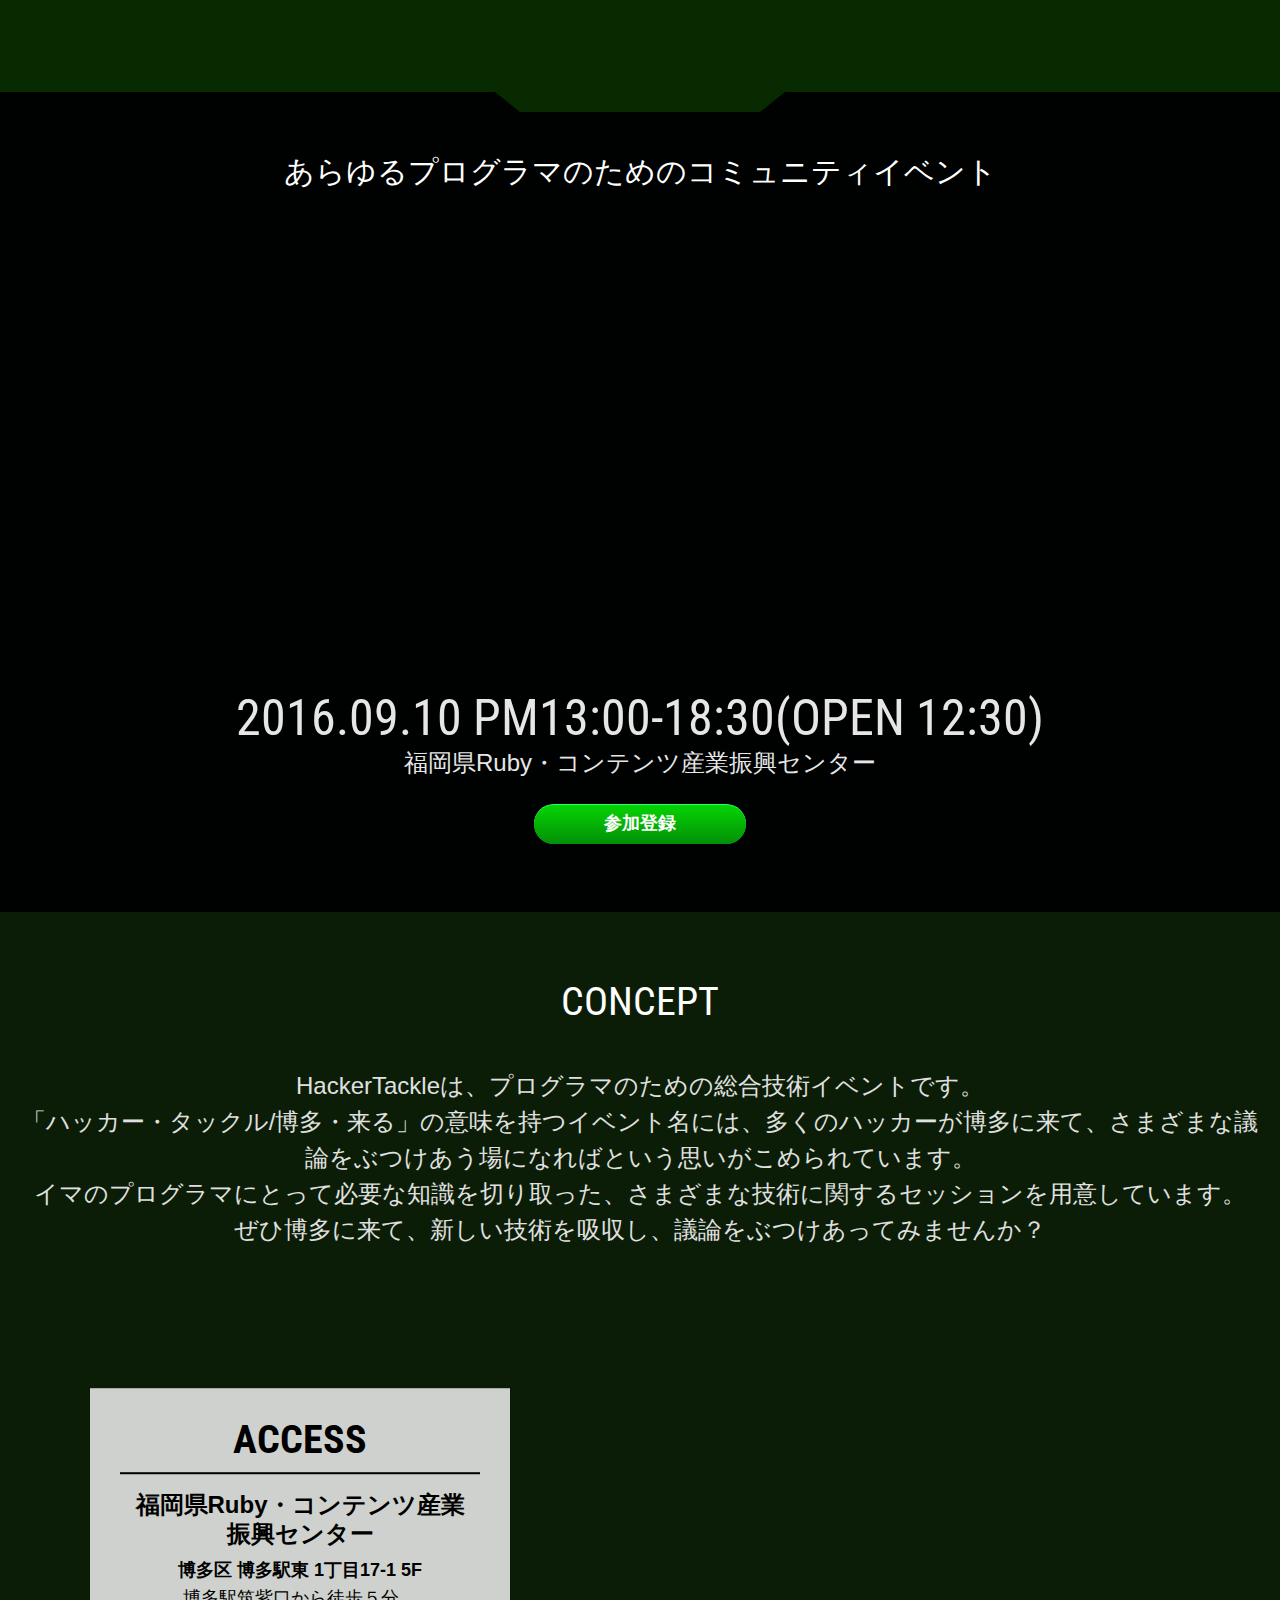
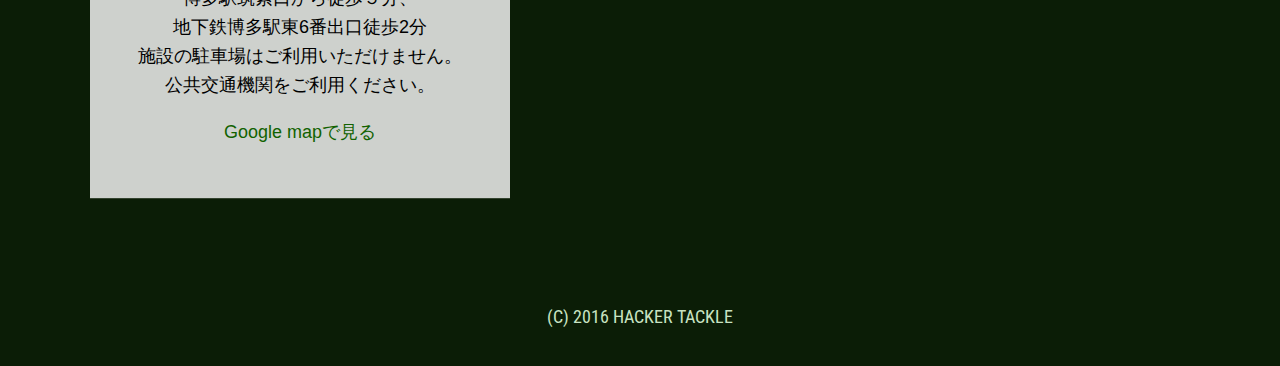
==== index.html @ f50bde60 "Merge 64d558fbffac6c6187979c43b9566576b0b6a69f into e0dc582c87de68a18fc53476e12b113e8e4cfb38" ====
<!DOCTYPE html>

<html lang="ja-JP">
<head>
	<meta charset="utf-8">
	<meta http-equiv="X-UA-Compatible" content="IE=edge,chrome=1">
	<meta name="viewport" content="width=device-width, initial-scale=1.0">
	<meta name="description" content="Hackertackle.GitHub.io : ">
	<meta name="og:title" content="あらゆるプログラマのためのコミュニティイベント">
	<meta name="og:description" content="2016/09/10(土)福岡県Ruby・コンテンツ産業振興センターにてプログラマためのコミュニティイベントを開催します">
	<meta property="og:type" content="website">
	<meta property="og:url" content="https://hackertackle.github.io">
	<meta property="og:image" content="https://hackertackle.github.io/images/web2016/main.png">

	<title>HACKER TACKLE</title>

	<link href="https://fonts.googleapis.com/css?family=Roboto+Condensed" rel="stylesheet">
	<link href="stylesheets/web2016.css" rel="stylesheet">
	<link rel="icon" href="favicon.ico">

	<script async="" src="..//www.google-analytics.com/analytics.js"></script>
	<script>
		(function(i,s,o,g,r,a,m){i['GoogleAnalyticsObject']=r;i[r]=i[r]||function(){
		(i[r].q=i[r].q||[]).push(arguments)},i[r].l=1*new Date();a=s.createElement(o),
		m=s.getElementsByTagName(o)[0];a.async=1;a.src=g;m.parentNode.insertBefore(a,m)
		})(window,document,'script','//www.google-analytics.com/analytics.js','ga');
		ga('create', 'UA-66656382-1', 'auto');
		ga('send', 'pageview');
	</script>

	<!--[if lt IE 9]>
	<script src="https://cdnjs.cloudflare.com/ajax/libs/html5shiv/3.7.3/html5shiv.js"></script>
	<![endif]-->
</head>

<body>
<nav>
	<ul class="nav-top">
		<!--<li><a href="#" class="nav-left">開催概要</a></li>-->
		<li><a href="./" class="nav-middle">HACKER TACKLE</a></li>
		<!--<li><a href="#" class="nav-right">参加登録</a></li>-->
	</ul>

</nav>

<header class="header-pc">
	<div class="trapezoid"></div>
	<p class="head01intro">あらゆるプログラマのためのコミュニティイベント</p>
	<h1>HACKER TACKLE</h1>
	<p class="head02date">2016.09.10 PM13:00-18:30(OPEN 12:30)</p>
	<p class="head03place">福岡県Ruby・コンテンツ産業振興センター</p>
	<a href="http://peatix.com/event/193097" class="header-btn">参加登録</a>
</header>
<header class="header-sp">
	<div class="trapezoid"></div>
	<p class="head01intro">福岡のあらゆるプログラマのためのコミュニティイベント</p>
	<img src="images/web2016/main-sp-ttl.png" alt="HACKER TACKLE">
	<p class="head02date">2016.09.10 PM13:00-18:30(OPEN 12:30)</p>
	<p class="head03place">福岡県Ruby・コンテンツ産業振興センター</p>
	<a href="http://peatix.com/event/193097" class="header-btn">参加登録</a>
</header>

<section class="info">
	<h2>CONCEPT</h2>
	<p class="p-pc">
            HackerTackleは、プログラマのための総合技術イベントです。
            「ハッカー・タックル/博多・来る」の意味を持つイベント名には、多くのハッカーが博多に来て、さまざまな議論をぶつけあう場になればという思いがこめられています。
            イマのプログラマにとって必要な知識を切り取った、さまざまな技術に関するセッションを用意しています。
            ぜひ博多に来て、新しい技術を吸収し、議論をぶつけあってみませんか？
        </p>
	<p class="p-sp">
            HackerTackleは、プログラマのための総合技術イベントです。
            「ハッカー・タックル/博多・来る」の意味を持つイベント名には、多くのハッカーが博多に来て、さまざまな議論をぶつけあう場になればという思いがこめられています。
            イマのプログラマにとって必要な知識を切り取った、さまざまな技術に関するセッションを用意しています。
            ぜひ博多に来て、新しい技術を吸収し、議論をぶつけあってみませんか？
        </p>
</section>

<div class="map-container">
	<div id="map"></div>
	<div class="overlay"><div class="overlay-inner">
		<h2>ACCESS</h2>
		<div class="line"></div>
		<p class="over-txt01">福岡県Ruby・コンテンツ産業<br>振興センター</p>
		<p class="over-txt02">
			<em>博多区 博多駅東 1丁目17-1 5F</em><br>
			博多駅筑紫口から徒歩５分、<br>
			地下鉄博多駅東6番出口徒歩2分<br>
			施設の駐車場はご利用いただけません。<br>
			公共交通機関をご利用ください。
		</p>
		<a href="https://goo.gl/maps/ergR2mMKudo" target="_blank">Google mapで見る</a>
		<div class="trapezoid-bottom"></div>
	</div></div>
</div>

<footer><small>(C) 2016 HACKER TACKLE</small></footer>

<script>
function initMap() {
var coords = {lat: 33.590634, lng: 130.420700};
var map = new google.maps.Map(document.getElementById('map'), {
	center: coords,
	zoom: 17,
	scrollwheel: false,
	styles: [
	    {
			featureType: "all",
			elementType: "all",
			stylers: [
			{ invert_lightness: true },
			{ gamma: 1.94 },
			{ hue: "#00ff00" },
			{ saturation: 68 },
			{ lightness: -28 }
	    	]
	    }
	]
});
var marker = new google.maps.Marker({
position: new google.maps.LatLng(33.590029, 130.423916),
map: map,
icon: 'images/web2016/here.png',
visible: true
});
marker.setMap(map);
}
</script>
<script src="https://maps.googleapis.com/maps/api/js?key=AIzaSyCctzgo4qPy4EJxH6lnuQYOa1CGvZzWuYE&callback=initMap"
async defer></script>
</body>
</html>
---- stylesheets/web2016.css ----
/*
--------------------------------------------------
  Reset Style
--------------------------------------------------
*/
html, body, div, span, applet, object, iframe,
h1, h2, h3, h4, h5, h6, p, blockquote, pre,
a, abbr, acronym, address, big, cite, code,
del, dfn, em, img, ins, kbd, q, s, samp,
small, strike, strong, sub, sup, tt, var,
b, u, i, center,
dl, dt, dd, ol, ul, li,
fieldset, form, label, legend,
table, caption, tbody, tfoot, thead, tr, th, td,
article, aside, canvas, details, embed,
figure, figcaption, footer, header, hgroup,
menu, nav, output, ruby, section, summary,
time, mark, audio, video {
  margin: 0;
  padding: 0;
  border: 0;
  font-size: 100%;
  font: inherit;
  vertical-align: baseline; }

/* HTML5 display-role reset for older browsers */
article, aside, details, figcaption, figure,
footer, header, hgroup, menu, nav, section {
  display: block; }

body {
  line-height: 1;
  -webkit-font-smoothing: antialiased; }

ol, ul {
  list-style: none; }

table {
  border-collapse: collapse;
  border-spacing: 0; }

/*
--------------------------------------------------
  PC Base Style
--------------------------------------------------
*/
body {
  color: #fff;
  background: #0b1d06;
  font-family: "HiraKakuProN-W6", sans-serif;
  font-size: 26px;
  text-align: center; }

section {
  padding: 70px 0; }

a {
  text-decoration: none; }

h2 {
  font-family: "Roboto Condensed", sans-serif;
  font-size: 40px; }

nav {
  background: #082a00;
  height: 92px; }

.nav-top {
  max-width: 1025px;
  height: 100%;
  margin: 0 auto;
  -ms-box-orient: horizontal;
  display: -webkit-box;
  display: -moz-box;
  display: -ms-flexbox;
  display: -moz-flex;
  display: -webkit-flex;
  display: flex;
  -webkit-justify-content: space-between;
  justify-content: space-between;
  -webkit-align-items: center;
  align-items: center; }
  .nav-top li {
    width: 100%;
    /*remove when menu is added*/ }
  .nav-top .nav-left {
    color: #e6e6e6; }
  .nav-top .nav-middle {
    height: 58px;
    width: 448px;
    background-image: url(../images/web2016/nav-title.png);
    background-repeat: no-repeat;
    text-indent: -9999px;
    display: block;
    margin: 0 auto;
    /*remove when menu is added*/ }
  .nav-top .nav-right {
    background: #06d402;
    background-image: -webkit-linear-gradient(top, #06d402, #028f09);
    background-image: -moz-linear-gradient(top, #06d402, #028f09);
    background-image: -ms-linear-gradient(top, #06d402, #028f09);
    background-image: -o-linear-gradient(top, #06d402, #028f09);
    background-image: linear-gradient(to bottom, #06d402, #028f09);
    -webkit-border-radius: 60px;
    -moz-border-radius: 60px;
    border-radius: 60px;
    color: #fff;
    font-size: 18px;
    border-top: solid #27ff76 1px;
    font-weight: bold;
    display: inline-block;
    padding: 4px 30px 7px; }
    .nav-top .nav-right:hover {
      background: #23fd20;
      background-image: -webkit-linear-gradient(top, #23fd20, #02ba0b);
      background-image: -moz-linear-gradient(top, #23fd20, #02ba0b);
      background-image: -ms-linear-gradient(top, #23fd20, #02ba0b);
      background-image: -o-linear-gradient(top, #23fd20, #02ba0b);
      background-image: linear-gradient(to bottom, #23fd20, #02ba0b);
      color: #def5de; }

.trapezoid {
  border-top: 20px solid #082a00;
  border-left: 25px solid transparent;
  border-right: 25px solid transparent;
  height: 20px;
  width: 240px;
  position: absolute;
  left: 50%;
  transform: translateX(-50%);
  -webkit-transform: translateX(-50%);
  -ms-transform: translateX(-50%); }

.header-pc {
  display: block; }

.header-sp {
  display: none; }

header {
  background: url(../images/web2016/main.png) center, #000101;
  background-repeat: no-repeat;
  position: relative;
  height: 820px; }
  header .head01intro {
    top: 65px;
    font-size: 30px;
    width: 100%; }
  header h1 {
    text-indent: -9999px;
    overflow: hidden; }
  header .head02date {
    bottom: 169px;
    font-size: 50px;
    color: #e6e6e6;
    font-family: "Roboto Condensed", sans-serif;
    width: 100%; }
  header .head03place {
    bottom: 137px;
    font-size: 24px;
    color: #e6e6e6;
    width: 100%; }
  header .header-btn {
    bottom: 68px;
    background: #06d402;
    background-image: -webkit-linear-gradient(top, #06d402, #028f09);
    background-image: -moz-linear-gradient(top, #06d402, #028f09);
    background-image: -ms-linear-gradient(top, #06d402, #028f09);
    background-image: -o-linear-gradient(top, #06d402, #028f09);
    background-image: linear-gradient(to bottom, #06d402, #028f09);
    -webkit-border-radius: 60px;
    -moz-border-radius: 60px;
    border-radius: 60px;
    color: #fff;
    font-size: 18px;
    border-top: solid #27ff76 1px;
    font-weight: bold;
    display: inline-block;
    padding: 9px 70px 12px; }
    header .header-btn:hover {
      background: #23fd20;
      background-image: -webkit-linear-gradient(top, #23fd20, #02ba0b);
      background-image: -moz-linear-gradient(top, #23fd20, #02ba0b);
      background-image: -ms-linear-gradient(top, #23fd20, #02ba0b);
      background-image: -o-linear-gradient(top, #23fd20, #02ba0b);
      background-image: linear-gradient(to bottom, #23fd20, #02ba0b);
      color: #def5de; }

.info {
  margin: 0 auto; }
  .info p {
    color: #e0e0e0;
    font-size: 24px;
    line-height: 1.5;
    font-family: "Hiragino Kaku Gothic ProN", sans-serif;
    margin-top: 10px; }
  .info .p-pc {
    display: block;
    white-space: pre-line;
    padding: 0 20px; }
  .info .p-sp {
    display: none; }

.map-container {
  position: relative; }

#map {
  height: 550px; }

.overlay {
  max-width: 1100px;
  margin: 0 auto; }

.overlay-inner {
  width: 420px;
  background: rgba(255, 255, 255, 0.8);
  color: #000;
  font-size: 18px;
  text-align: center;
  padding: 20px 0 57px;
  position: absolute;
  top: 50%;
  transform: translateY(-50%);
  -webkit-transform: translateY(-50%);
  -ms-transform: translateY(-50%); }
  .overlay-inner h2 {
    font-weight: bold;
    line-height: 1.6; }
  .overlay-inner .line {
    margin: 0 30px;
    height: 2px;
    background: #000; }
  .overlay-inner .over-txt01 {
    font-size: 24px;
    margin: 17px 0 7px;
    line-height: 1.2;
    font-weight: bold; }
  .overlay-inner .over-txt02 {
    font-family: "Hiragino Kaku Gothic ProN", sans-serif;
    line-height: 1.6; }
  .overlay-inner em {
    font-family: "HiraKakuProN-W6", sans-serif;
    font-weight: bold; }
  .overlay-inner a {
    display: inline-block;
    color: #116200;
    margin-top: 23px; }
  .overlay-inner .trapezoid-bottom {
    display: none;
    border-bottom: 20px solid #0b1d06;
    border-left: 25px solid transparent;
    border-right: 25px solid transparent;
    height: 20px;
    width: 150px;
    position: absolute;
    left: 50%;
    transform: translateX(-50%);
    -webkit-transform: translateX(-50%);
    -ms-transform: translateX(-50%);
    bottom: -1px; }

footer {
  height: 98px;
  position: relative; }
  footer small {
    width: 100%;
    font-family: "Roboto Condensed", sans-serif;
    font-size: 18px;
    color: #c8e3c2;
    position: absolute;
    top: 50%;
    left: 50%;
    transform: translate(-50%, -50%);
    -webkit-transform: translate(-50%, -50%);
    -ms-transform: translate(-50%, -50%); }

@media only screen and (min-width: 900px) {
  header * {
    position: absolute;
    left: 50%;
    transform: translateX(-50%);
    -webkit-transform: translateX(-50%);
    -ms-transform: translateX(-50%); } }
@media only screen and (max-width: 899px) {
  section {
    padding: 45px 0; }

  nav {
    height: auto; }

  .nav-top li {
    padding: 10px 0; }
  .nav-top .nav-middle {
    height: auto;
    width: 60%;
    background-size: contain;
    background-position: center; }

  .header-pc {
    display: none; }

  .header-sp {
    display: block; }

  header {
    background: url(../images/web2016/main-sp-bg.png) center, #000101;
    background-size: cover;
    height: auto; }
    header * {
      margin: 0 auto; }
    header img {
      width: 100%; }
    header .head01intro {
      width: 80%;
      font-size: 16px;
      line-height: 1.6;
      padding: 50px 0 5px;
      white-space: pre-line; }
    header .head02date {
      font-size: 28px;
      margin-top: -10px; }
    header .head03place {
      width: 90%;
      font-size: 14px;
      margin-top: 10px; }
    header .header-btn {
      padding: 9px 0 12px;
      width: 200px;
      margin: 25px 0 65px; }

  .trapezoid {
    width: 30%;
    border-top: 15px solid #082a00;
    height: 15px; }

  .info h2 {
    margin-bottom: 15px; }
  .info .p-pc {
    display: none; }
  .info .p-sp {
    display: block;
    margin: 0 auto;
    width: 90%;
    font-size: 18px;
    white-space: normal; }

  #map {
    height: 470px; }

  .overlay {
    width: 100%;
    margin: 0 auto; }

  .overlay-inner {
    width: 100%;
    font-size: 24px;
    height: 470px;
    box-sizing: border-box;
    padding: 40px 0 90px; }
    .overlay-inner .over-txt01 {
      font-size: 20px;
      margin: 25px 0 10px; }
    .overlay-inner .over-txt02 {
      font-size: 16px; }
    .overlay-inner .line {
      margin: 10px 30px;
      height: 4px; }
    .overlay-inner a {
      border: 3px solid #116200;
      -webkit-border-radius: 60px;
      -moz-border-radius: 60px;
      border-radius: 60px;
      padding: 15px 50px;
      font-size: 16px; }
    .overlay-inner .trapezoid-bottom {
      display: block;
      width: 30%;
      border-bottom: 15px solid #0b1d06;
      height: 15px; } }
@media only screen and (min-width: 768px) and (max-width: 899px) {
  header .head01intro {
    font-size: 20px;
    white-space: normal;
    padding-top: 50px;
    margin-bottom: -10px; }
  header .head02date {
    font-size: 32px;
    margin-top: -35px; }
  header .head03place {
    font-size: 20px; } }

/*# sourceMappingURL=web2016.css.map */
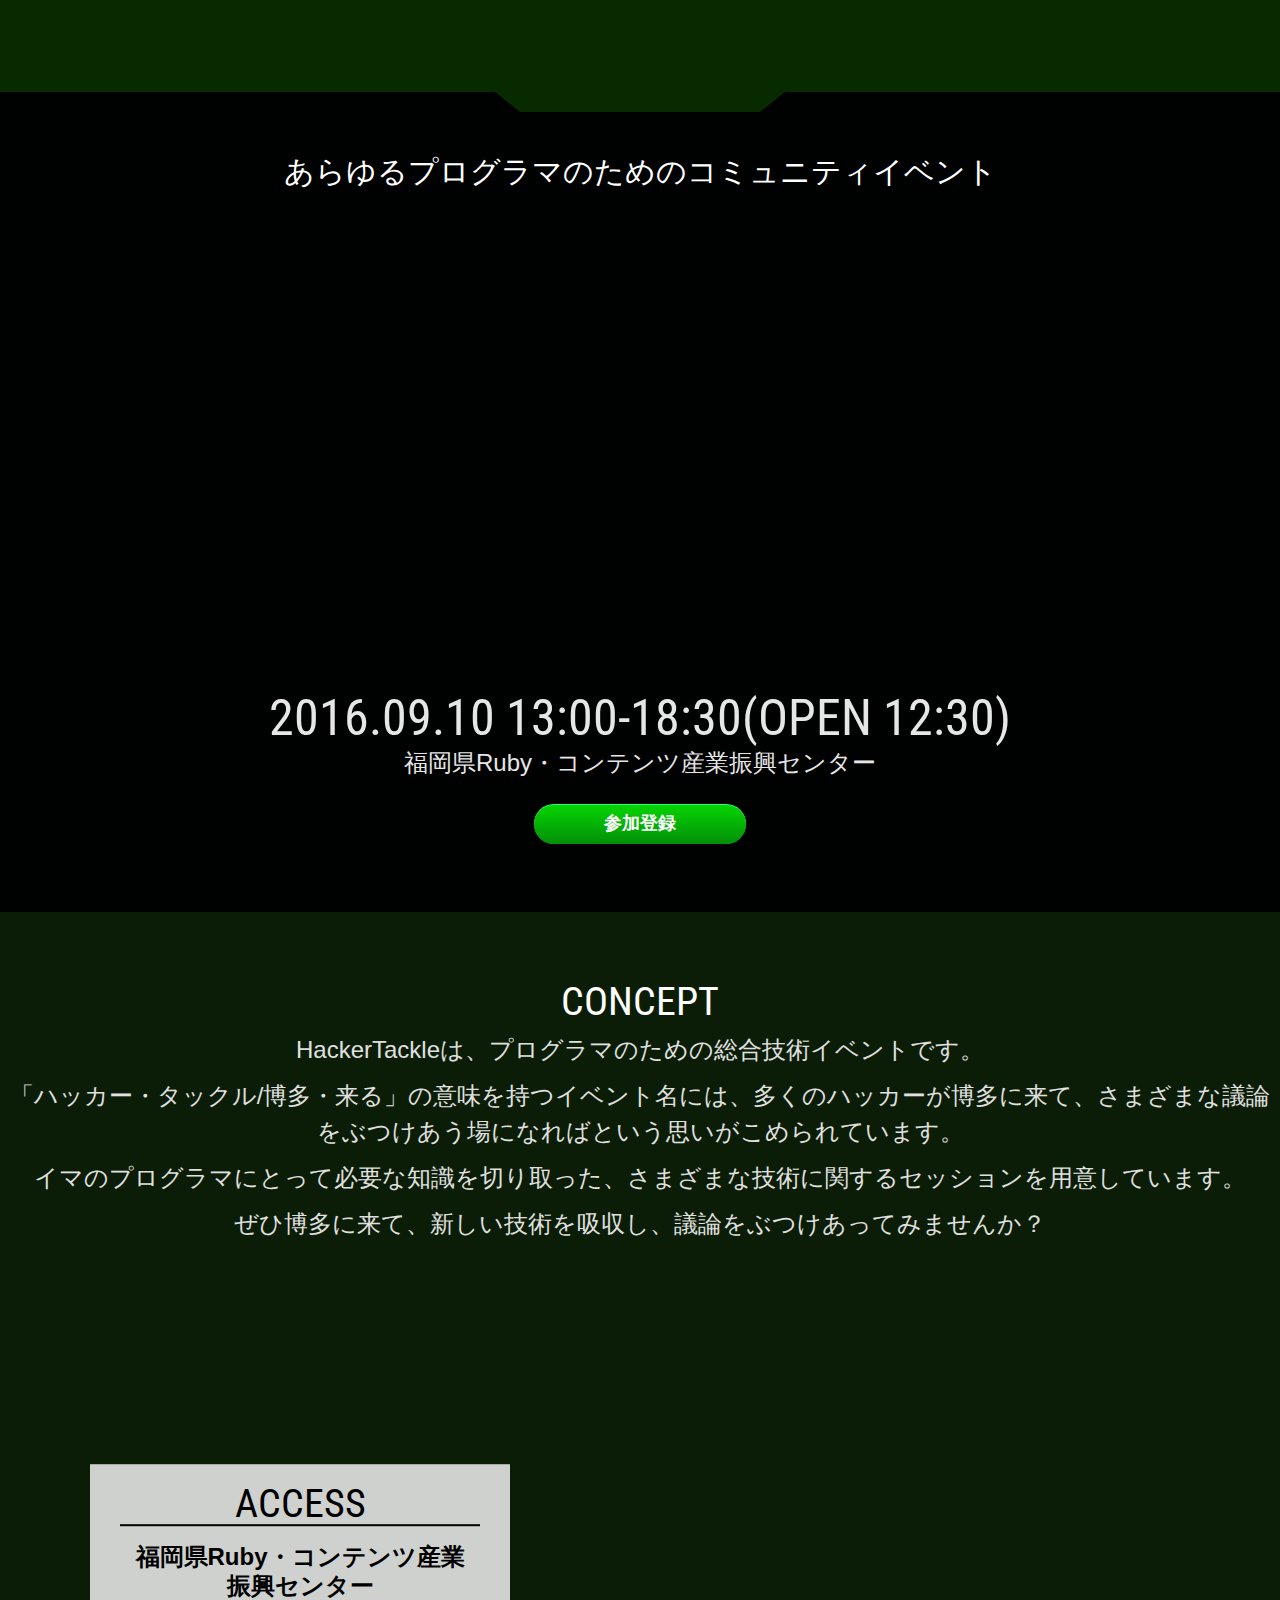
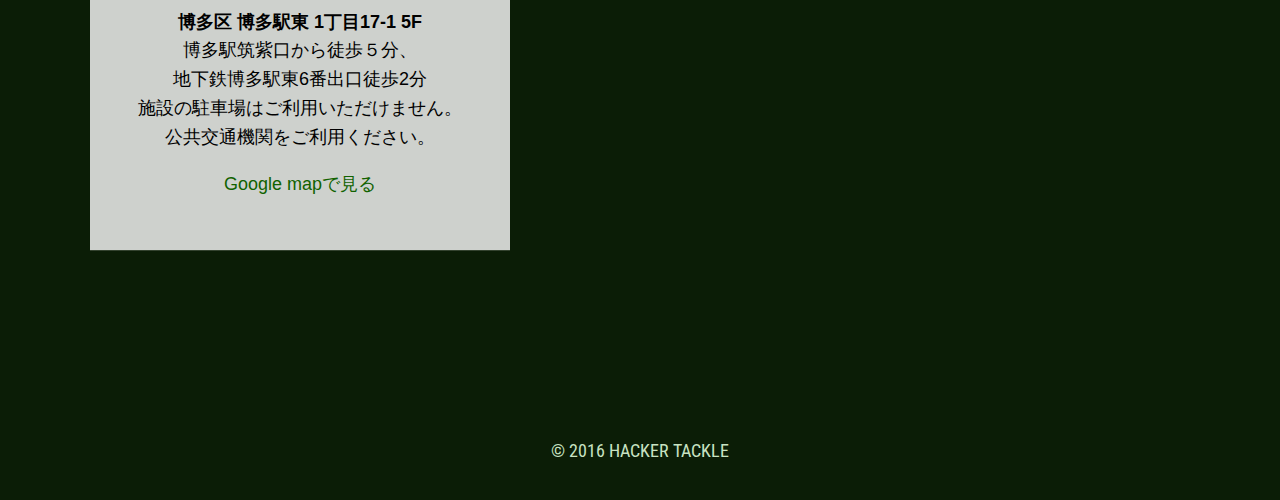
==== commit f261d998: "Merge dcc2ac143bbd6736175127d9e75bf797dd6bf4c7 into e0dc582c87de68a18fc53476e12b113e8e4cfb38" ====
--- a/index.html
+++ b/index.html
@@ -3,7 +3,7 @@
 <html lang="ja-JP">
 <head>
 	<meta charset="utf-8">
-	<meta http-equiv="X-UA-Compatible" content="IE=edge,chrome=1">
+	<meta http-equiv="X-UA-Compatible" content="IE=edge">
 	<meta name="viewport" content="width=device-width, initial-scale=1.0">
 	<meta name="description" content="Hackertackle.GitHub.io : ">
 	<meta name="og:title" content="あらゆるプログラマのためのコミュニティイベント">
@@ -37,49 +37,33 @@
 <nav>
 	<ul class="nav-top">
 		<!--<li><a href="#" class="nav-left">開催概要</a></li>-->
-		<li><a href="./" class="nav-middle">HACKER TACKLE</a></li>
+		<li><h1><a href="./" class="nav-middle">HACKER TACKLE</a></h1></li>
 		<!--<li><a href="#" class="nav-right">参加登録</a></li>-->
 	</ul>
 
 </nav>
 
-<header class="header-pc">
+<header>
 	<div class="trapezoid"></div>
 	<p class="head01intro">あらゆるプログラマのためのコミュニティイベント</p>
-	<h1>HACKER TACKLE</h1>
-	<p class="head02date">2016.09.10 PM13:00-18:30(OPEN 12:30)</p>
-	<p class="head03place">福岡県Ruby・コンテンツ産業振興センター</p>
-	<a href="http://peatix.com/event/193097" class="header-btn">参加登録</a>
-</header>
-<header class="header-sp">
-	<div class="trapezoid"></div>
-	<p class="head01intro">福岡のあらゆるプログラマのためのコミュニティイベント</p>
-	<img src="images/web2016/main-sp-ttl.png" alt="HACKER TACKLE">
-	<p class="head02date">2016.09.10 PM13:00-18:30(OPEN 12:30)</p>
+	<p class="logo"><img src="images/web2016/main-sp-ttl.png" alt="HACKER TACKLE"></p>
+	<p class="head02date">2016.09.10 13:00-18:30(OPEN 12:30)</p>
 	<p class="head03place">福岡県Ruby・コンテンツ産業振興センター</p>
 	<a href="http://peatix.com/event/193097" class="header-btn">参加登録</a>
 </header>
 
 <section class="info">
-	<h2>CONCEPT</h2>
-	<p class="p-pc">
-            HackerTackleは、プログラマのための総合技術イベントです。
-            「ハッカー・タックル/博多・来る」の意味を持つイベント名には、多くのハッカーが博多に来て、さまざまな議論をぶつけあう場になればという思いがこめられています。
-            イマのプログラマにとって必要な知識を切り取った、さまざまな技術に関するセッションを用意しています。
-            ぜひ博多に来て、新しい技術を吸収し、議論をぶつけあってみませんか？
-        </p>
-	<p class="p-sp">
-            HackerTackleは、プログラマのための総合技術イベントです。
-            「ハッカー・タックル/博多・来る」の意味を持つイベント名には、多くのハッカーが博多に来て、さまざまな議論をぶつけあう場になればという思いがこめられています。
-            イマのプログラマにとって必要な知識を切り取った、さまざまな技術に関するセッションを用意しています。
-            ぜひ博多に来て、新しい技術を吸収し、議論をぶつけあってみませんか？
-        </p>
+	<h1>CONCEPT</h1>
+	<p>HackerTackleは、プログラマのための総合技術イベントです。</p>
+  <p>「ハッカー・タックル/博多・来る」の意味を持つイベント名には、多くのハッカーが博多に来て、さまざまな議論をぶつけあう場になればという思いがこめられています。</p>
+	<p>イマのプログラマにとって必要な知識を切り取った、さまざまな技術に関するセッションを用意しています。</p>
+	<p>ぜひ博多に来て、新しい技術を吸収し、議論をぶつけあってみませんか？</p>
 </section>
 
-<div class="map-container">
+<section class="map-container">
 	<div id="map"></div>
 	<div class="overlay"><div class="overlay-inner">
-		<h2>ACCESS</h2>
+		<h1>ACCESS</h1>
 		<div class="line"></div>
 		<p class="over-txt01">福岡県Ruby・コンテンツ産業<br>振興センター</p>
 		<p class="over-txt02">
@@ -92,9 +76,9 @@
 		<a href="https://goo.gl/maps/ergR2mMKudo" target="_blank">Google mapで見る</a>
 		<div class="trapezoid-bottom"></div>
 	</div></div>
-</div>
+</section>
 
-<footer><small>(C) 2016 HACKER TACKLE</small></footer>
+<footer><small>© 2016 HACKER TACKLE</small></footer>
 
 <script>
 function initMap() {
--- a/stylesheets/web2016.css
+++ b/stylesheets/web2016.css
@@ -57,7 +57,7 @@
 a {
   text-decoration: none; }
 
-h2 {
+section h1 {
   font-family: "Roboto Condensed", sans-serif;
   font-size: 40px; }
 
@@ -131,12 +131,6 @@
   -webkit-transform: translateX(-50%);
   -ms-transform: translateX(-50%); }
 
-.header-pc {
-  display: block; }
-
-.header-sp {
-  display: none; }
-
 header {
   background: url(../images/web2016/main.png) center, #000101;
   background-repeat: no-repeat;
@@ -146,9 +140,6 @@
     top: 65px;
     font-size: 30px;
     width: 100%; }
-  header h1 {
-    text-indent: -9999px;
-    overflow: hidden; }
   header .head02date {
     bottom: 169px;
     font-size: 50px;
@@ -194,12 +185,10 @@
     line-height: 1.5;
     font-family: "Hiragino Kaku Gothic ProN", sans-serif;
     margin-top: 10px; }
-  .info .p-pc {
+  .info .info p {
     display: block;
-    white-space: pre-line;
-    padding: 0 20px; }
-  .info .p-sp {
-    display: none; }
+    padding: 0 20px;
+    margin-top: 10px; }
 
 .map-container {
   position: relative; }
@@ -223,7 +212,7 @@
   transform: translateY(-50%);
   -webkit-transform: translateY(-50%);
   -ms-transform: translateY(-50%); }
-  .overlay-inner h2 {
+  .overlay-inner section h1 {
     font-weight: bold;
     line-height: 1.6; }
   .overlay-inner .line {
@@ -280,8 +269,14 @@
     left: 50%;
     transform: translateX(-50%);
     -webkit-transform: translateX(-50%);
-    -ms-transform: translateX(-50%); } }
+    -ms-transform: translateX(-50%); }
+
+  .logo {
+    display: none; } }
 @media only screen and (max-width: 899px) {
+  .logo {
+    display: block; }
+
   section {
     padding: 45px 0; }
 
@@ -295,12 +290,6 @@
     width: 60%;
     background-size: contain;
     background-position: center; }
-
-  .header-pc {
-    display: none; }
-
-  .header-sp {
-    display: block; }
 
   header {
     background: url(../images/web2016/main-sp-bg.png) center, #000101;
@@ -333,13 +322,10 @@
     border-top: 15px solid #082a00;
     height: 15px; }
 
-  .info h2 {
+  .info h1 {
     margin-bottom: 15px; }
-  .info .p-pc {
-    display: none; }
-  .info .p-sp {
-    display: block;
-    margin: 0 auto;
+  .info p {
+    margin: 10px auto;
     width: 90%;
     font-size: 18px;
     white-space: normal; }
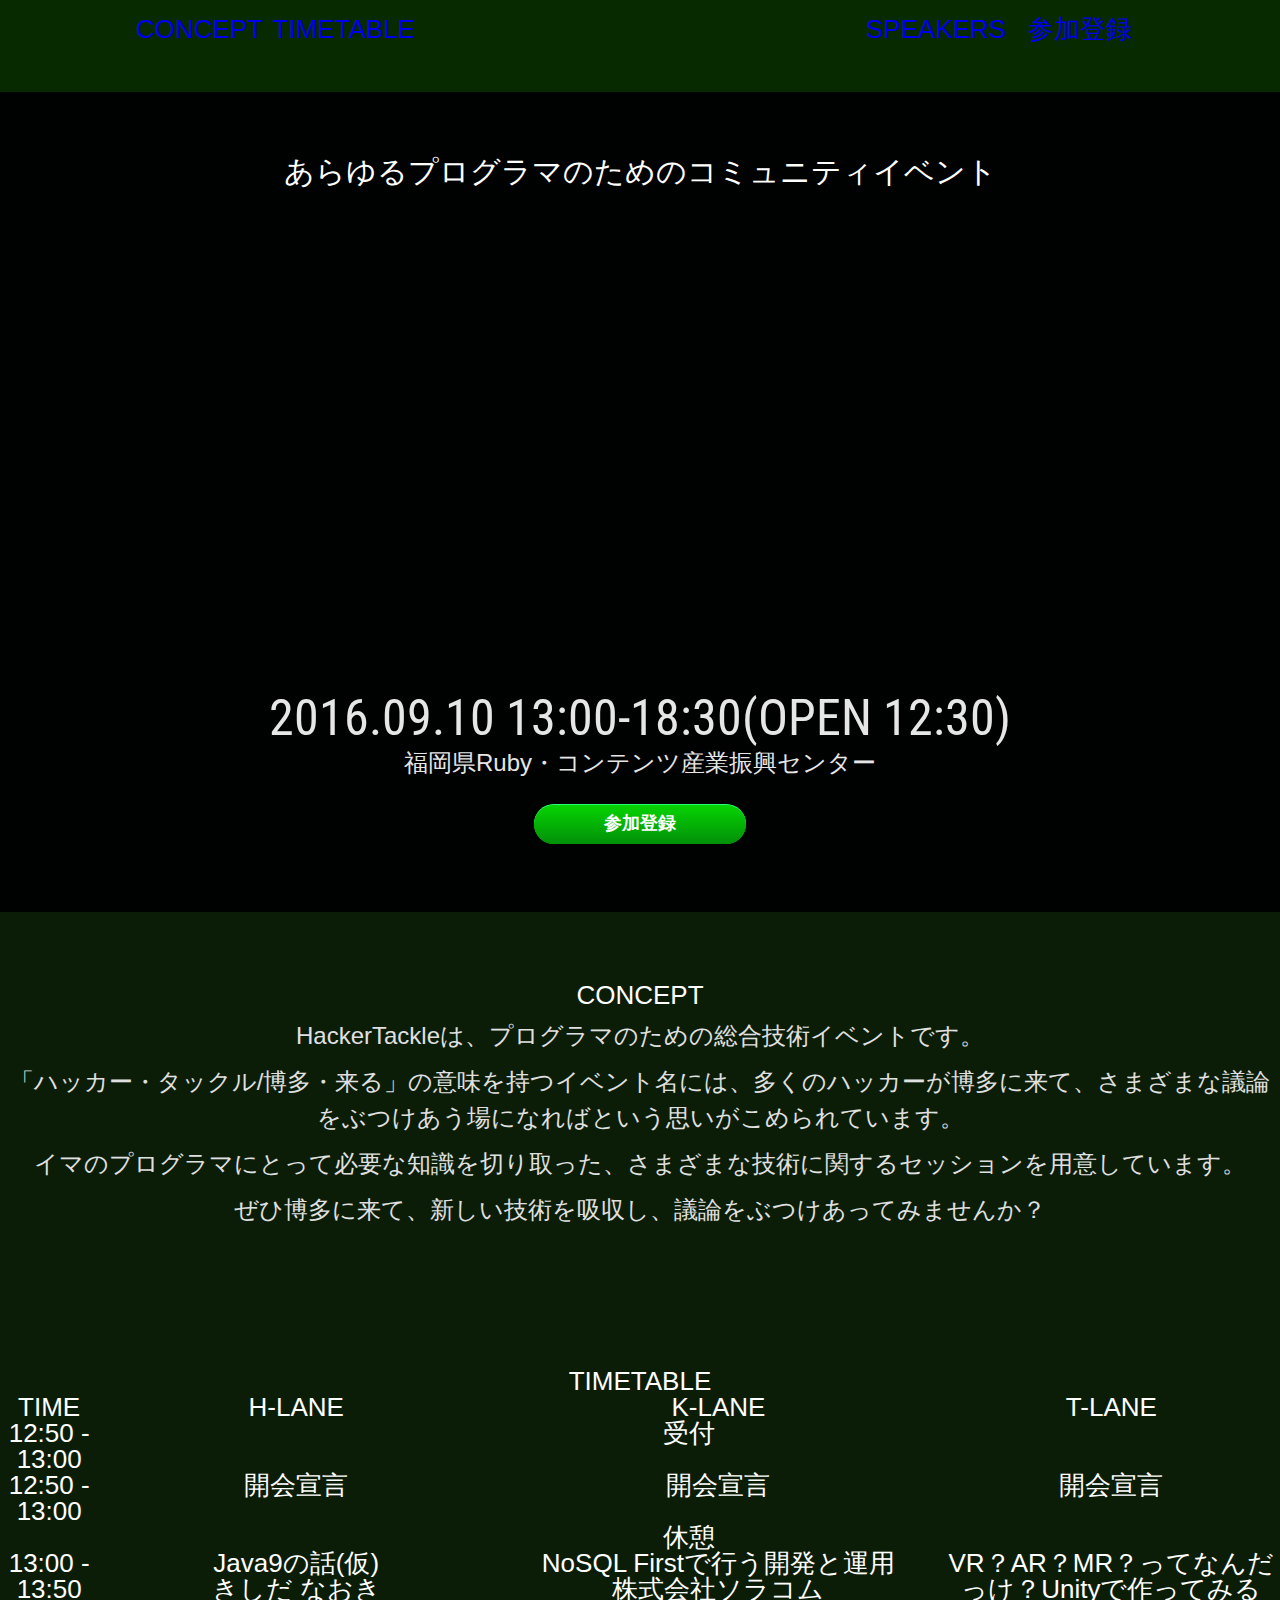
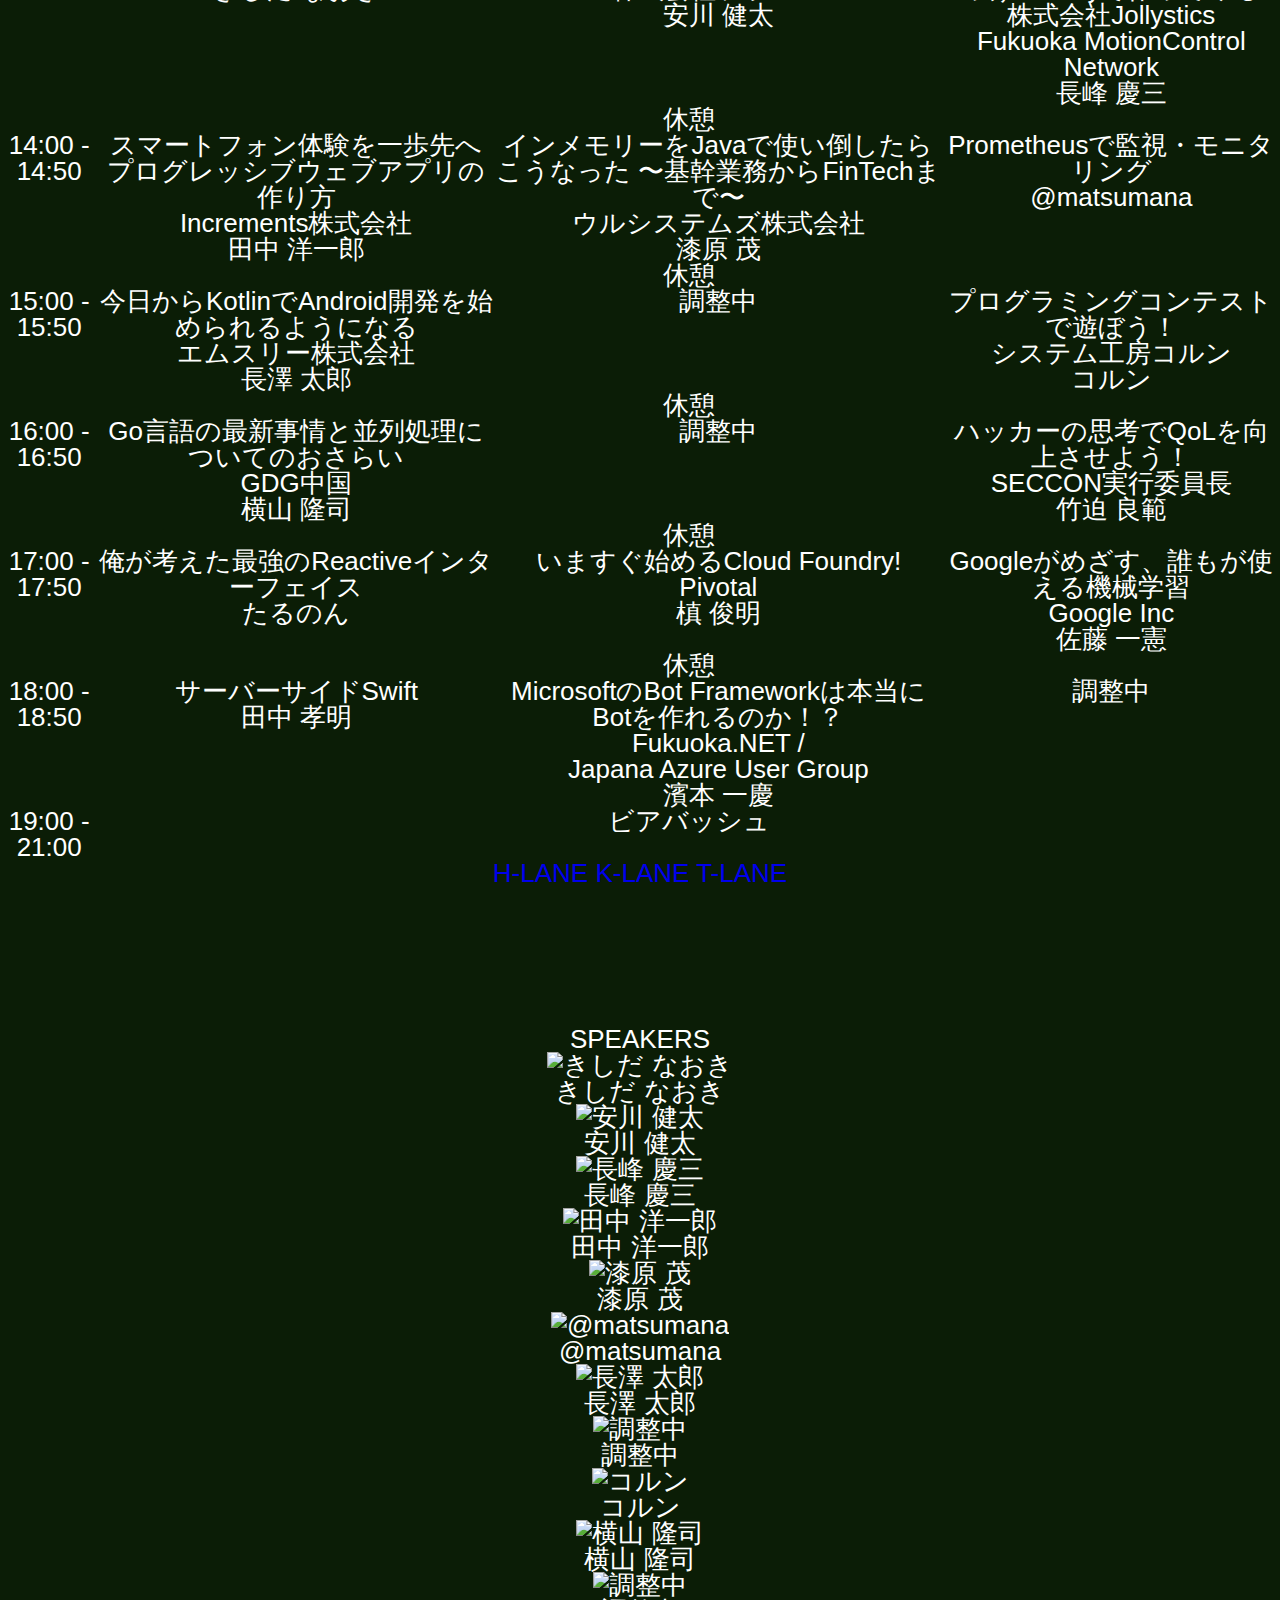
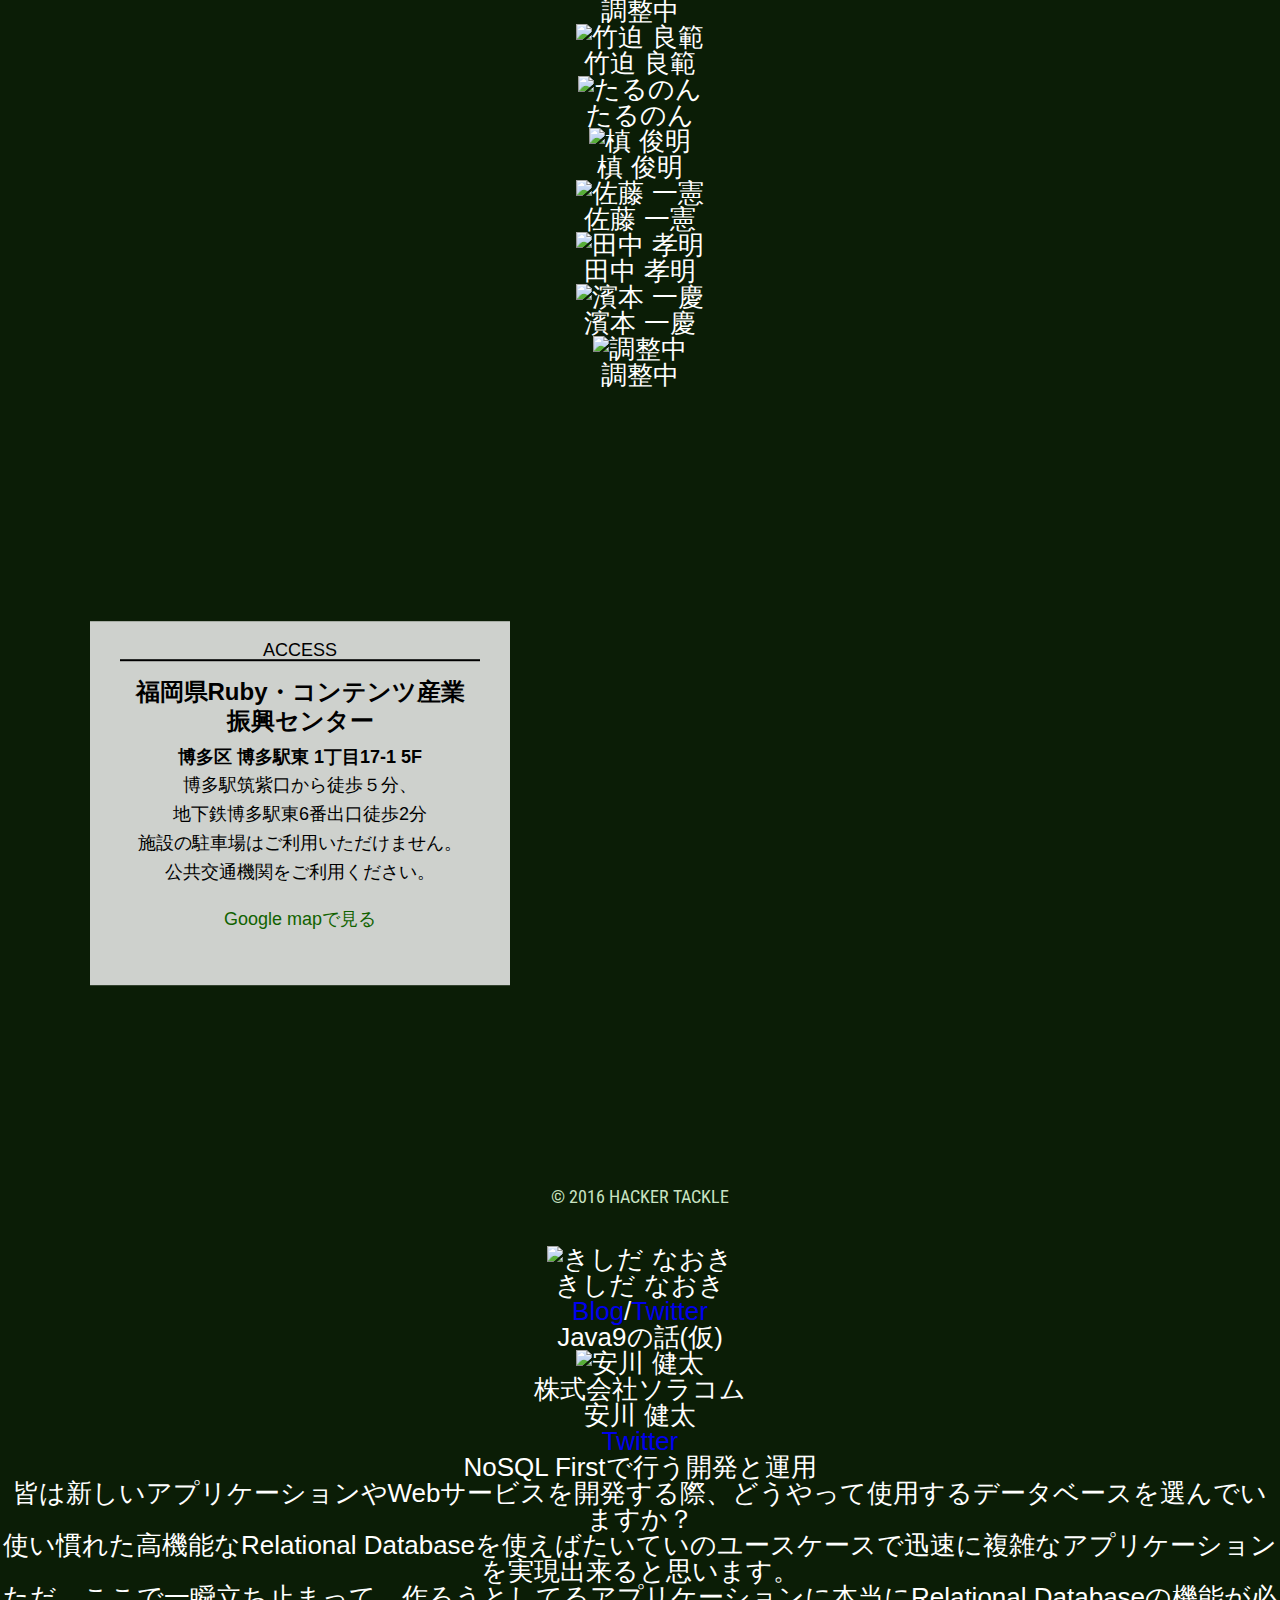
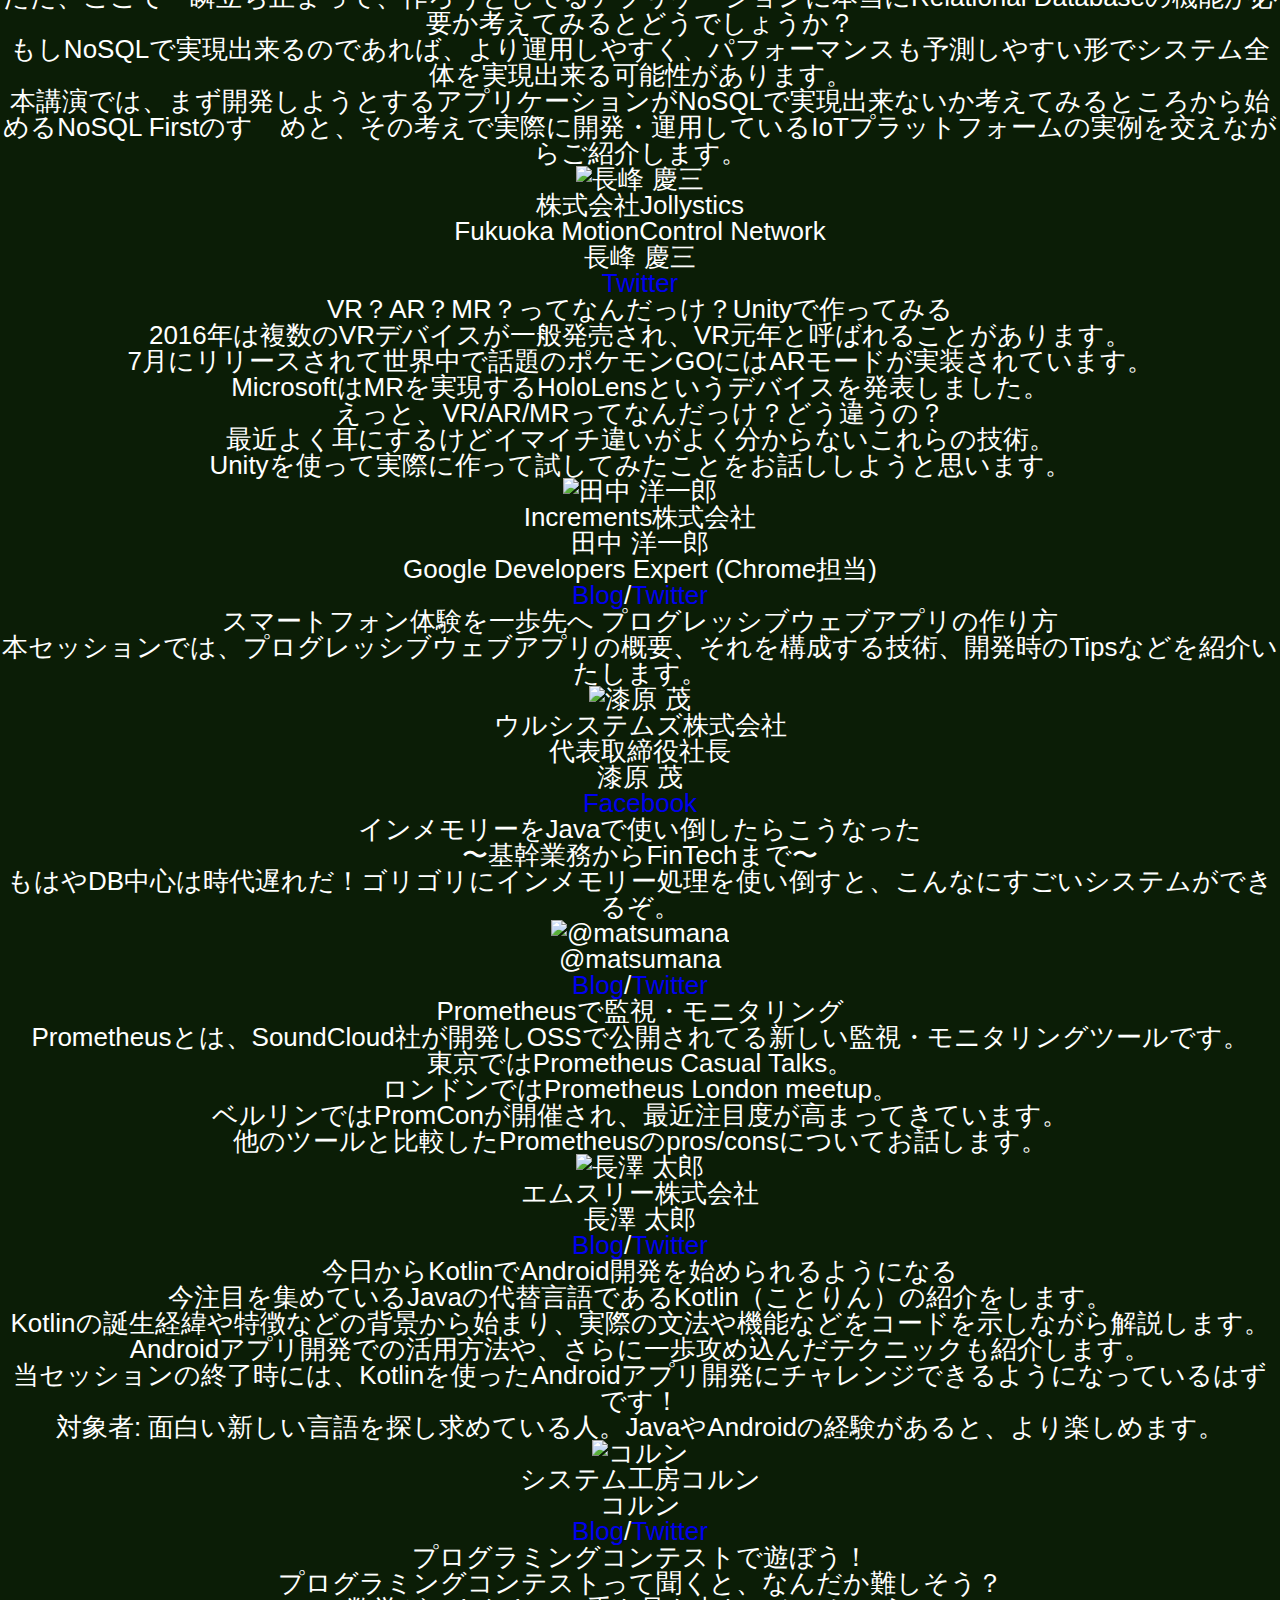
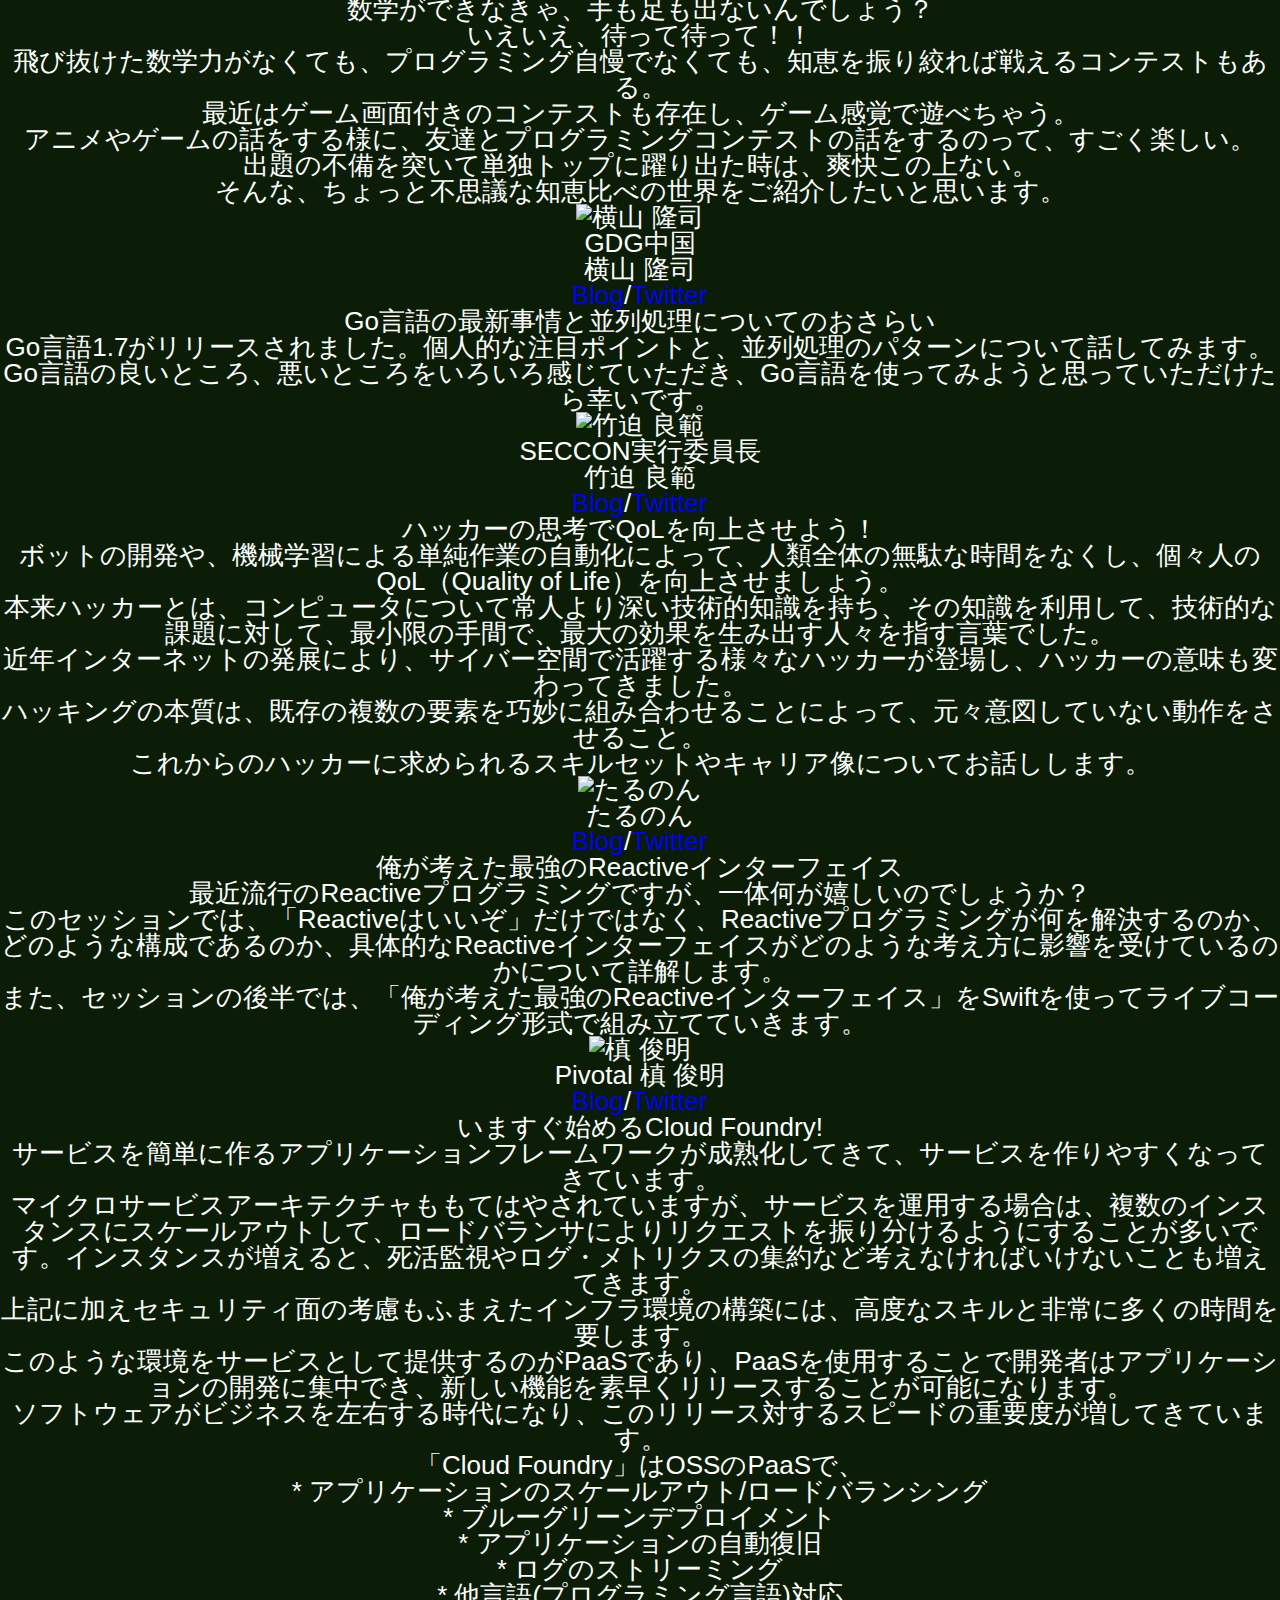
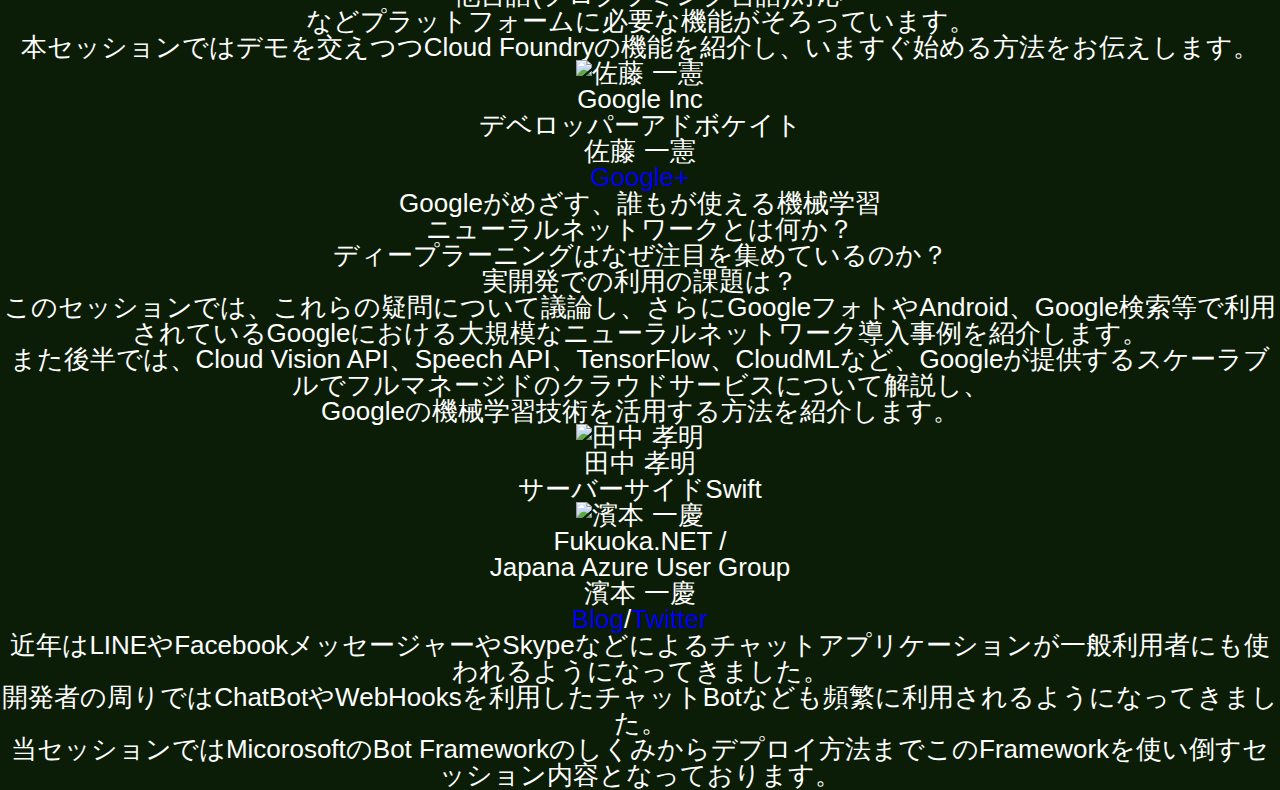
==== commit 3e695766: "モバイルインストール対応" ====
--- a/index.html
+++ b/index.html
@@ -11,13 +11,14 @@
 	<meta property="og:type" content="website">
 	<meta property="og:url" content="https://hackertackle.github.io">
 	<meta property="og:image" content="https://hackertackle.github.io/images/web2016/main.png">
-
+  <link rel="manifest" href="manifest.webmanifest">
 	<title>HACKER TACKLE</title>
 
 	<link href="https://fonts.googleapis.com/css?family=Roboto+Condensed" rel="stylesheet">
 	<link href="stylesheets/web2016.css" rel="stylesheet">
 	<link rel="icon" href="favicon.ico">
 
+	<script src="https://ajax.googleapis.com/ajax/libs/jquery/1.12.4/jquery.min.js"></script>
 	<script async="" src="..//www.google-analytics.com/analytics.js"></script>
 	<script>
 		(function(i,s,o,g,r,a,m){i['GoogleAnalyticsObject']=r;i[r]=i[r]||function(){
@@ -35,35 +36,183 @@
 
 <body>
 <nav>
-	<ul class="nav-top">
-		<!--<li><a href="#" class="nav-left">開催概要</a></li>-->
-		<li><h1><a href="./" class="nav-middle">HACKER TACKLE</a></h1></li>
-		<!--<li><a href="#" class="nav-right">参加登録</a></li>-->
-	</ul>
-
+	<div class="nav-pc">
+		<ul class="nav-top">
+			<li><a href="#sec-concept">CONCEPT</a></li>
+			<li><a href="#sec-timetable">TIMETABLE</a></li>
+			<li><h1><a href="./" class="nav-middle">HACKER TACKLE</a></h1></li>
+			<li><a href="#sec-speakers">SPEAKERS</a></li>
+			<li><a href="http://peatix.com/event/193097" target="_blank" class="nav-btn">参加登録</a></li>
+		</ul>
+	</div>
+	<div class="nav-sp">
+		<div class="nav-top">
+			<!--<a href="#" class="hamburger">
+				<span class="bar"></span>
+				<span class="bar"></span>
+				<span class="bar"></span>
+			</a>-->
+			<h1><a href="./" class="nav-middle">HACKER TACKLE</a></h1>
+			<!--<a href="http://peatix.com/event/193097" target="_blank" class="nav-btn">参加登録</a>-->
+		</div>
+		<!--<ul class="nav-dropdown">
+			<li><a href="#sec-concept">CONCEPT</a></li>
+			<li><a href="#sec-timetable">TIMETABLE</a></li>
+			<li><a href="#sec-speakers">SPEAKERS</a></li>
+		</ul>-->
+	</div>
+	<div class="trapezoid"></div>
 </nav>
 
 <header>
-	<div class="trapezoid"></div>
 	<p class="head01intro">あらゆるプログラマのためのコミュニティイベント</p>
 	<p class="logo"><img src="images/web2016/main-sp-ttl.png" alt="HACKER TACKLE"></p>
 	<p class="head02date">2016.09.10 13:00-18:30(OPEN 12:30)</p>
 	<p class="head03place">福岡県Ruby・コンテンツ産業振興センター</p>
-	<a href="http://peatix.com/event/193097" class="header-btn">参加登録</a>
+	<a href="http://peatix.com/event/193097" target="_blank" class="header-btn">参加登録</a>
 </header>
 
 <section class="info">
-	<h1>CONCEPT</h1>
+	<a name="sec-concept" class="anchor"></a>
+	<h2>CONCEPT</h2>
 	<p>HackerTackleは、プログラマのための総合技術イベントです。</p>
-  <p>「ハッカー・タックル/博多・来る」の意味を持つイベント名には、多くのハッカーが博多に来て、さまざまな議論をぶつけあう場になればという思いがこめられています。</p>
+	<p>「ハッカー・タックル/博多・来る」の意味を持つイベント名には、多くのハッカーが博多に来て、さまざまな議論をぶつけあう場になればという思いがこめられています。</p>
 	<p>イマのプログラマにとって必要な知識を切り取った、さまざまな技術に関するセッションを用意しています。</p>
 	<p>ぜひ博多に来て、新しい技術を吸収し、議論をぶつけあってみませんか？</p>
 </section>
 
+<section class="timetable">
+	<a name="sec-timetable" class="anchor"></a>
+	<h2>TIMETABLE</h2>
+	<table>
+	<colgroup>
+		<col class="col-time">
+		<col class="col-h-lane">
+		<col class="col-k-lane">
+		<col class="col-t-lane">
+	</colgroup>
+	<thead>
+	<tr>
+		<th>TIME</th>
+		<th class="h-lane-head"><span>H-LANE</span></th>
+		<th class="k-lane-head"><span>K-LANE</span></th>
+		<th class="t-lane-head"><span>T-LANE</span></th>
+	</tr>
+	</thead>
+	<tbody>
+	<tr class="row-break">
+		<td>12:50 - 13:00</td>
+		<td colspan="3"><strong>受付</strong></td>
+	</tr>
+	<tr>
+		<td>12:50 - 13:00</td>
+		<td><strong>開会宣言</strong></td>
+		<td><strong>開会宣言</strong></td>
+		<td><strong>開会宣言</strong></td>
+	</tr>
+	<tr class="row-break">
+		<td></td>
+		<td colspan="3"><strong>休憩</strong></td>
+	</tr>
+	<tr>
+		<td>13:00 - 13:50</td>
+		<td id="speaker-13-h" class="speaker"><strong>Java9の話(仮)</strong><br>きしだ なおき</td>
+		<td id="speaker-13-k" class="speaker"><strong>NoSQL Firstで行う開発と運用</strong><br>株式会社ソラコム <br> 安川 健太</td>
+		<td id="speaker-13-t" class="speaker"><strong>VR？AR？MR？ってなんだっけ？Unityで作ってみる</strong><br>株式会社Jollystics <br> Fukuoka MotionControl Network <br> 長峰 慶三</td>
+	</tr>
+	<tr class="row-break">
+		<td></td>
+		<td colspan="3"><strong>休憩</strong></td>
+	</tr>
+	<tr>
+		<td>14:00 - 14:50</td>
+		<td id="speaker-14-h" class="speaker"><strong>スマートフォン体験を一歩先へ プログレッシブウェブアプリの作り方</strong><br>Increments株式会社 <br> 田中 洋一郎</td>
+		<td id="speaker-14-k" class="speaker"><strong>インメモリーをJavaで使い倒したらこうなった 〜基幹業務からFinTechまで〜</strong><br>ウルシステムズ株式会社 <br> 漆原 茂</td>
+		<td id="speaker-14-t" class="speaker"><strong>Prometheusで監視・モニタリング</strong><br>@matsumana</td>
+	</tr>
+	<tr class="row-break">
+		<td></td>
+		<td colspan="3"><strong>休憩</strong></td>
+	</tr>
+	<tr>
+		<td>15:00 - 15:50</td>
+		<td id="speaker-15-h" class="speaker"><strong>今日からKotlinでAndroid開発を始められるようになる</strong><br>エムスリー株式会社 <br> 長澤 太郎</td>
+		<td id="speaker-15-k" class="speaker"><strong>調整中</strong></td>
+		<td id="speaker-15-t" class="speaker"><strong>プログラミングコンテストで遊ぼう！</strong><br>システム工房コルン <br> コルン</td>
+	</tr>
+	<tr class="row-break">
+		<td></td>
+		<td colspan="3"><strong>休憩</strong></td>
+	</tr>
+	<tr>
+		<td>16:00 - 16:50</td>
+		<td id="speaker-16-h" class="speaker"><strong>Go言語の最新事情と並列処理についてのおさらい</strong><br>GDG中国 <br> 横山 隆司</td>
+		<td id="speaker-16-k" class="speaker"><strong>調整中</strong></td>
+		<td id="speaker-16-t" class="speaker"><strong>ハッカーの思考でQoLを向上させよう！</strong><br>SECCON実行委員長 <br>  竹迫 良範</td>
+	</tr>
+	<tr class="row-break">
+		<td></td>
+		<td colspan="3"><strong>休憩</strong></td>
+	</tr>
+	<tr>
+		<td>17:00 - 17:50</td>
+		<td id="speaker-17-h" class="speaker"><strong>俺が考えた最強のReactiveインターフェイス</strong><br>たるのん</td>
+		<td id="speaker-17-k" class="speaker"><strong>いますぐ始めるCloud Foundry!</strong><br>Pivotal <br> 槙 俊明</td>
+		<td id="speaker-17-t" class="speaker"><strong>Googleがめざす、誰もが使える機械学習</strong><br>Google Inc <br> 佐藤 一憲</td>
+	</tr>
+	<tr class="row-break">
+		<td></td>
+		<td colspan="3"><strong>休憩</strong></td>
+	</tr>
+	<tr>
+		<td>18:00 - 18:50</td>
+		<td id="speaker-18-h" class="speaker"><strong>サーバーサイドSwift</strong><br>田中 孝明</td>
+		<td id="speaker-18-k" class="speaker"><strong>MicrosoftのBot Frameworkは本当にBotを作れるのか！？</strong><br>Fukuoka.NET / <br> Japana Azure User Group <br> 濱本 一慶</td>
+		<td id="speaker-18-t" class="speaker"><strong>調整中</strong></td>
+	</tr>
+	<tr class="row-break">
+		<td>19:00 - 21:00</td>
+		<td colspan="3"><strong>ビアバッシュ</strong></td>
+	</tr>
+	</tbody>
+	</table>
+
+	<div class="lane-hide-btns">
+		<a href="#sec-timetable" class="lane-btn h-lane-btn">H-LANE</a>
+		<a href="#sec-timetable" class="lane-btn k-lane-btn">K-LANE</a>
+		<a href="#sec-timetable" class="lane-btn t-lane-btn">T-LANE</a>
+	</div>
+</section>
+
+<section class="speakers">
+	<a name="sec-speakers" class="anchor"></a>
+	<h2>SPEAKERS</h2>
+	<ul>
+		<li><div><img id="img-13-h" src="images/web2016profile/13-h-kis.jpeg" alt="きしだ なおき"><i class="h-lane"></i></div>きしだ なおき</li>
+		<li><div><img id="img-13-k" src="images/web2016profile/13-k-yasukawa.png" alt="安川 健太"><i class="k-lane"></i></div>安川 健太</li>
+		<li><div><img id="img-13-t" src="images/web2016profile/13-t-nagamine.jpg" alt="長峰 慶三"><i class="t-lane"></i></div>長峰 慶三</li>
+		<li><div><img id="img-14-h" src="images/web2016profile/14-h-yoichiro.jpeg" alt="田中 洋一郎"><i class="h-lane"></i></div>田中 洋一郎</li>
+		<li><div><img id="img-14-k" src="images/web2016profile/14-k-urushibara.jpg" alt="漆原 茂"><i class="k-lane"></i></div>漆原 茂</li>
+		<li><div><img id="img-14-t" src="images/web2016profile/14-t-matsumana.png" alt="@matsumana"><i class="t-lane"></i></div>@matsumana</li>
+		<li><div><img id="img-15-h" src="images/web2016profile/15-h-taro.jpg" alt="長澤 太郎"><i class="h-lane"></i></div>長澤 太郎</li>
+		<li><div><img id="img-15-k" src="images/web2016/popup-img.png" alt="調整中"><i class="k-lane"></i></div>調整中</li>
+		<li><div><img id="img-15-t" src="images/web2016profile/15-t-colun.jpg" alt="コルン"><i class="t-lane"></i></div>コルン</li>
+		<li><div><img id="img-16-h" src="images/web2016profile/16-h-yokoyama.jpg" alt="横山 隆司"><i class="h-lane"></i></div>横山 隆司</li>
+		<li><div><img id="img-16-k" src="images/web2016/popup-img.png" alt="調整中"><i class="k-lane"></i></div>調整中</li>
+		<li><div><img id="img-16-t" src="images/web2016profile/16-t-takesako.jpg" alt="竹迫 良範"><i class="t-lane"></i></div>竹迫 良範</li>
+		<li><div><img id="img-17-h" src="images/web2016profile/17-h-tarunon.jpg" alt="たるのん"><i class="h-lane"></i></div>たるのん</li>
+		<li><div><img id="img-17-k" src="images/web2016profile/17-k-maki.jpg" alt="槙 俊明"><i class="k-lane"></i></div>槙 俊明</li>
+		<li><div><img id="img-17-t" src="images/web2016profile/17-t-sato.png" alt="佐藤 一憲"><i class="t-lane"></i></div>佐藤 一憲</li>
+		<li><div><img id="img-18-h" src="images/web2016/popup-img.png" alt="田中 孝明"><i class="h-lane"></i></div>田中 孝明</li>
+		<li><div><img id="img-18-k" src="images/web2016profile/18-k-hamamoto.jpg" alt="濱本 一慶"><i class="k-lane"></i></div>濱本 一慶</li>
+		<li><div><img id="img-18-t" src="images/web2016/popup-img.png" alt="調整中"><i class="t-lane"></i></div>調整中</li>
+	</ul>
+</section>
+
 <section class="map-container">
 	<div id="map"></div>
 	<div class="overlay"><div class="overlay-inner">
-		<h1>ACCESS</h1>
+		<h2>ACCESS</h2>
 		<div class="line"></div>
 		<p class="over-txt01">福岡県Ruby・コンテンツ産業<br>振興センター</p>
 		<p class="over-txt02">
@@ -79,6 +228,284 @@
 </section>
 
 <footer><small>© 2016 HACKER TACKLE</small></footer>
+
+<div id="overlay" name="detail-13-h">
+<div class="popup">
+	<div class="cancel cancel-sp"></div>
+	<img src="images/web2016profile/13-h-kis.jpeg" alt="きしだ なおき">
+	<div class="popup-text">
+		<h3>きしだ なおき</h3>
+		<p class="profile-links"><a href="http://d.hatena.ne.jp/nowokay/" target="_blank" class="blog">Blog</a>/<a href="https://twitter.com/kis" target="_blank" class="twitter">Twitter</a></p>
+		<p>Java9の話(仮)<br>
+	</div>
+	<div class="cancel cancel-pc"></div>
+	<div class="cancel cancel-sp"></div>
+</div>
+</div>
+
+<div id="overlay" name="detail-13-k">
+<div class="popup">
+	<div class="cancel cancel-sp"></div>
+	<img src="images/web2016profile/13-k-yasukawa.png" alt="安川 健太">
+	<div class="popup-text">
+		<h3>株式会社ソラコム <br> 安川 健太</h3>
+		<p class="profile-links"><a href="https://twitter.com/thekentiest" target="_blank" class="twitter">Twitter</a></p>
+		<p>NoSQL Firstで行う開発と運用<br>
+          皆は新しいアプリケーションやWebサービスを開発する際、どうやって使用するデータベースを選んでいますか？</p>
+        <p>使い慣れた高機能なRelational Databaseを使えばたいていのユースケースで迅速に複雑なアプリケーションを実現出来ると思います。</p>
+        <p>ただ、ここで一瞬立ち止まって、作ろうとしてるアプリケーションに本当にRelational Databaseの機能が必要か考えてみるとどうでしょうか？</p>
+        <p>もしNoSQLで実現出来るのであれば、より運用しやすく、パフォーマンスも予測しやすい形でシステム全体を実現出来る可能性があります。</p>
+        <p>本講演では、まず開発しようとするアプリケーションがNoSQLで実現出来ないか考えてみるところから始めるNoSQL Firstのすゝめと、その考えで実際に開発・運用しているIoTプラットフォームの実例を交えながらご紹介します。</p>
+	</div>
+	<div class="cancel cancel-pc"></div>
+	<div class="cancel cancel-sp"></div>
+</div>
+</div>
+
+<div id="overlay" name="detail-13-t">
+<div class="popup">
+	<div class="cancel cancel-sp"></div>
+	<img src="images/web2016profile/13-t-nagamine.jpg" alt="長峰 慶三">
+	<div class="popup-text">
+		<h3>株式会社Jollystics <br> Fukuoka MotionControl Network <br> 長峰 慶三</h3>
+		<p class="profile-links"><a href="https://twitter.com/KzoNag" target="_blank" class="twitter">Twitter</a></p>
+		<p>VR？AR？MR？ってなんだっけ？Unityで作ってみる<br>
+          2016年は複数のVRデバイスが一般発売され、VR元年と呼ばれることがあります。</p>
+          <p>7月にリリースされて世界中で話題のポケモンGOにはARモードが実装されています。</p>
+          <p>MicrosoftはMRを実現するHoloLensというデバイスを発表しました。</p>
+          <p>えっと、VR/AR/MRってなんだっけ？どう違うの？</p>
+          <p>最近よく耳にするけどイマイチ違いがよく分からないこれらの技術。</p>
+          <p>Unityを使って実際に作って試してみたことをお話ししようと思います。</p>
+	</div>
+	<div class="cancel cancel-pc"></div>
+	<div class="cancel cancel-sp"></div>
+</div>
+</div>
+
+<div id="overlay" name="detail-14-h">
+<div class="popup">
+	<div class="cancel cancel-sp"></div>
+	<img src="images/web2016profile/14-h-yoichiro.jpeg" alt="田中 洋一郎">
+	<div class="popup-text">
+		<h3>Increments株式会社 <br> 田中 洋一郎 <br> Google Developers Expert (Chrome担当)</h3>
+		<p class="profile-links"><a href="https://www.eisbahn.jp/" target="_blank" class="blog">Blog</a>/<a href="https://twitter.com/yoichiro" target="_blank" class="twitter">Twitter</a></p>
+		<p>スマートフォン体験を一歩先へ プログレッシブウェブアプリの作り方<br>
+          本セッションでは、プログレッシブウェブアプリの概要、それを構成する技術、開発時のTipsなどを紹介いたします。</p>
+	</div>
+	<div class="cancel cancel-pc"></div>
+	<div class="cancel cancel-sp"></div>
+</div>
+</div>
+
+<div id="overlay" name="detail-14-k">
+<div class="popup">
+	<div class="cancel cancel-sp"></div>
+	<img src="images/web2016profile/14-k-urushibara.jpg" alt="漆原 茂">
+	<div class="popup-text">
+		<h3>ウルシステムズ株式会社 <br> 代表取締役社長 <br> 漆原 茂</h3>
+		<p class="profile-links"><a href="https://www.facebook.com/shigeru.urushibara" target="_blank" class="facebook">Facebook</a></p>
+		<p>インメモリーをJavaで使い倒したらこうなった <br> 〜基幹業務からFinTechまで〜<br>
+          もはやDB中心は時代遅れだ！ゴリゴリにインメモリー処理を使い倒すと、こんなにすごいシステムができるぞ。</p>
+	</div>
+	<div class="cancel cancel-pc"></div>
+	<div class="cancel cancel-sp"></div>
+</div>
+</div>
+
+<div id="overlay" name="detail-14-t">
+<div class="popup">
+	<div class="cancel cancel-sp"></div>
+	<img src="images/web2016profile/14-t-matsumana.png" alt="@matsumana">
+	<div class="popup-text">
+		<h3>@matsumana</h3>
+		<p class="profile-links"><a href="https://matsumana.info/" target="_blank" class="blog">Blog</a>/<a href="https://twitter.com/matsumana" target="_blank" class="twitter">Twitter</a></p>
+		<p>Prometheusで監視・モニタリング<br>
+        Prometheusとは、SoundCloud社が開発しOSSで公開されてる新しい監視・モニタリングツールです。</p>
+        <p>東京ではPrometheus Casual Talks。</p>
+        <p>ロンドンではPrometheus London meetup。</p>
+        <p>ベルリンではPromConが開催され、最近注目度が高まってきています。</p>
+        <p>他のツールと比較したPrometheusのpros/consについてお話します。</p>
+	</div>
+	<div class="cancel cancel-pc"></div>
+	<div class="cancel cancel-sp"></div>
+</div>
+</div>
+
+<div id="overlay" name="detail-15-h">
+<div class="popup">
+	<div class="cancel cancel-sp"></div>
+	<img src="images/web2016profile/15-h-taro.jpg" alt="長澤 太郎">
+	<div class="popup-text">
+		<h3>エムスリー株式会社 <br> 長澤 太郎</h3>
+		<p class="profile-links"><a href="http://taro.hatenablog.jp/" target="_blank" class="blog">Blog</a>/<a href="https://twitter.com/ngsw_taro" target="_blank" class="twitter">Twitter</a></p>
+		<p>今日からKotlinでAndroid開発を始められるようになる<br>
+          今注目を集めているJavaの代替言語であるKotlin（ことりん）の紹介をします。</p>
+          <p>Kotlinの誕生経緯や特徴などの背景から始まり、実際の文法や機能などをコードを示しながら解説します。</p>
+          <p>Androidアプリ開発での活用方法や、さらに一歩攻め込んだテクニックも紹介します。</p>
+          <p>当セッションの終了時には、Kotlinを使ったAndroidアプリ開発にチャレンジできるようになっているはずです！</p>
+          <p>対象者: 面白い新しい言語を探し求めている人。JavaやAndroidの経験があると、より楽しめます。</p>
+	</div>
+	<div class="cancel cancel-pc"></div>
+	<div class="cancel cancel-sp"></div>
+</div>
+</div>
+
+<!-- TODO 15-k -->
+
+<div id="overlay" name="detail-15-t">
+<div class="popup">
+	<div class="cancel cancel-sp"></div>
+	<img src="images/web2016profile/15-t-colun.jpg" alt="コルン">
+	<div class="popup-text">
+		<h3>システム工房コルン <br> コルン</h3>
+		<p class="profile-links"><a href="http://www.colun.net/" target="_blank" class="blog">Blog</a>/<a href="https://twitter.com/colun" target="_blank" class="twitter">Twitter</a></p>
+		<p>プログラミングコンテストで遊ぼう！<br>
+          プログラミングコンテストって聞くと、なんだか難しそう？</p>
+          <p>数学ができなきゃ、手も足も出ないんでしょう？</p>
+          <p>いえいえ、待って待って！！</p>
+          <p>飛び抜けた数学力がなくても、プログラミング自慢でなくても、知恵を振り絞れば戦えるコンテストもある。</p>
+          <p>最近はゲーム画面付きのコンテストも存在し、ゲーム感覚で遊べちゃう。</p>
+          <p>アニメやゲームの話をする様に、友達とプログラミングコンテストの話をするのって、すごく楽しい。</p>
+          <p>出題の不備を突いて単独トップに躍り出た時は、爽快この上ない。</p>
+          <p>そんな、ちょっと不思議な知恵比べの世界をご紹介したいと思います。</p>
+	</div>
+	<div class="cancel cancel-pc"></div>
+	<div class="cancel cancel-sp"></div>
+</div>
+</div>
+
+<div id="overlay" name="detail-16-h">
+<div class="popup">
+	<div class="cancel cancel-sp"></div>
+	<img src="images/web2016profile/16-h-yokoyama.jpg" alt="横山 隆司">
+	<div class="popup-text">
+		<h3>GDG中国 <br> 横山 隆司</h3>
+		<p class="profile-links"><a href="http://qiita.com/ttyokoyama" target="_blank" class="blog">Blog</a>/<a href="https://twitter.com/ttyokoyama" target="_blank" class="twitter">Twitter</a></p>
+		<p>Go言語の最新事情と並列処理についてのおさらい<br>
+          Go言語1.7がリリースされました。個人的な注目ポイントと、並列処理のパターンについて話してみます。</p>
+          <p>Go言語の良いところ、悪いところをいろいろ感じていただき、Go言語を使ってみようと思っていただけたら幸いです。</p>
+	</div>
+	<div class="cancel cancel-pc"></div>
+	<div class="cancel cancel-sp"></div>
+</div>
+</div>
+
+<!-- TODO 16-k -->
+
+<div id="overlay" name="detail-16-t">
+<div class="popup">
+	<div class="cancel cancel-sp"></div>
+	<img src="images/web2016profile/16-t-takesako.jpg" alt="竹迫 良範">
+	<div class="popup-text">
+		<h3>SECCON実行委員長 <br> 竹迫 良範</h3>
+		<p class="profile-links"><a href="http://takesako.hatenablog.com/" target="_blank" class="blog">Blog</a>/<a href="https://twitter.com/takesako" target="_blank" class="twitter">Twitter</a></p>
+		<p>ハッカーの思考でQoLを向上させよう！<br>
+          ボットの開発や、機械学習による単純作業の自動化によって、人類全体の無駄な時間をなくし、個々人のQoL（Quality of Life）を向上させましょう。</p>
+          <p>本来ハッカーとは、コンピュータについて常人より深い技術的知識を持ち、その知識を利用して、技術的な課題に対して、最小限の手間で、最大の効果を生み出す人々を指す言葉でした。</p>
+          <p>近年インターネットの発展により、サイバー空間で活躍する様々なハッカーが登場し、ハッカーの意味も変わってきました。</p>
+          <p>ハッキングの本質は、既存の複数の要素を巧妙に組み合わせることによって、元々意図していない動作をさせること。</p>
+          <p>これからのハッカーに求められるスキルセットやキャリア像についてお話しします。</p>
+	</div>
+	<div class="cancel cancel-pc"></div>
+	<div class="cancel cancel-sp"></div>
+</div>
+</div>
+
+<div id="overlay" name="detail-17-h">
+<div class="popup">
+	<div class="cancel cancel-sp"></div>
+	<img src="images/web2016profile/17-h-tarunon.jpg" alt="たるのん">
+	<div class="popup-text">
+		<h3>たるのん</h3>
+		<p class="profile-links"><a href="https://github.com/tarunon" target="_blank" class="blog">Blog</a>/<a href="https://twitter.com/tarunon" target="_blank" class="twitter">Twitter</a></p>
+		<p>俺が考えた最強のReactiveインターフェイス<br>
+          最近流行のReactiveプログラミングですが、一体何が嬉しいのでしょうか？</p>
+        <p>このセッションでは、「Reactiveはいいぞ」だけではなく、Reactiveプログラミングが何を解決するのか、どのような構成であるのか、具体的なReactiveインターフェイスがどのような考え方に影響を受けているのかについて詳解します。</p>
+        <p>また、セッションの後半では、「俺が考えた最強のReactiveインターフェイス」をSwiftを使ってライブコーディング形式で組み立てていきます。</p>
+	</div>
+	<div class="cancel cancel-pc"></div>
+	<div class="cancel cancel-sp"></div>
+</div>
+</div>
+
+<div id="overlay" name="detail-17-k">
+<div class="popup" style="top: 10px;">
+	<div class="cancel cancel-sp"></div>
+	<img src="images/web2016profile/17-k-maki.jpg" alt="槙 俊明">
+	<div class="popup-text">
+		<h3>Pivotal 槙 俊明</h3>
+		<p class="profile-links"><a href="https://blog.ik.am" target="_blank" class="blog">Blog</a>/<a href="https://twitter.com/making" target="_blank" class="twitter">Twitter</a></p>
+		<p>いますぐ始めるCloud Foundry!<br>
+          サービスを簡単に作るアプリケーションフレームワークが成熟化してきて、サービスを作りやすくなってきています。</p>
+          <p>マイクロサービスアーキテクチャももてはやされていますが、サービスを運用する場合は、複数のインスタンスにスケールアウトして、ロードバランサによりリクエストを振り分けるようにすることが多いです。インスタンスが増えると、死活監視やログ・メトリクスの集約など考えなければいけないことも増えてきます。</p>
+          <p>上記に加えセキュリティ面の考慮もふまえたインフラ環境の構築には、高度なスキルと非常に多くの時間を要します。</p>
+          <p>このような環境をサービスとして提供するのがPaaSであり、PaaSを使用することで開発者はアプリケーションの開発に集中でき、新しい機能を素早くリリースすることが可能になります。</p>
+          <p>ソフトウェアがビジネスを左右する時代になり、このリリース対するスピードの重要度が増してきています。</p>
+          <p>「Cloud Foundry」はOSSのPaaSで、</p>
+          <p>* アプリケーションのスケールアウト/ロードバランシング</p>
+          <p>* ブルーグリーンデプロイメント</p>
+          <p>* アプリケーションの自動復旧</p>
+          <p>* ログのストリーミング</p>
+          <p>* 他言語(プログラミング言語)対応</p>
+          <p>などプラットフォームに必要な機能がそろっています。</p>
+          <p>本セッションではデモを交えつつCloud Foundryの機能を紹介し、いますぐ始める方法をお伝えします。</p>
+	</div>
+	<div class="cancel cancel-pc"></div>
+	<div class="cancel cancel-sp"></div>
+</div>
+</div>
+
+<div id="overlay" name="detail-17-t">
+<div class="popup">
+	<div class="cancel cancel-sp"></div>
+	<img src="images/web2016profile/17-t-sato.png" alt="佐藤 一憲">
+	<div class="popup-text">
+		<h3>Google Inc <br> デベロッパーアドボケイト <br> 佐藤 一憲</h3>
+		<p class="profile-links"><a href="https://plus.google.com/+KazunoriSato/about" target="_blank" class="googleplus">Google+</a></p>
+		<p>Googleがめざす、誰もが使える機械学習<br>
+          <p>ニューラルネットワークとは何か？</p>
+          <p>ディープラーニングはなぜ注目を集めているのか？</p>
+          <p>実開発での利用の課題は？</p>
+          <p>このセッションでは、これらの疑問について議論し、さらにGoogleフォトやAndroid、Google検索等で利用されているGoogleにおける大規模なニューラルネットワーク導入事例を紹介します。</p>
+          <p>また後半では、Cloud Vision API、Speech API、TensorFlow、CloudMLなど、Googleが提供するスケーラブルでフルマネージドのクラウドサービスについて解説し、</p>
+          <p>Googleの機械学習技術を活用する方法を紹介します。</p>
+	</div>
+	<div class="cancel cancel-pc"></div>
+	<div class="cancel cancel-sp"></div>
+</div>
+</div>
+
+<div id="overlay" name="detail-18-h">
+<div class="popup">
+	<div class="cancel cancel-sp"></div>
+	<img src="images/web2016/popup-img.png" alt="田中 孝明">
+	<div class="popup-text">
+		<h3>田中 孝明</h3>
+		<p class="profile-links"><a href="" target="_blank" class=""></a></p>
+		<p>サーバーサイドSwift</p>
+	</div>
+	<div class="cancel cancel-pc"></div>
+	<div class="cancel cancel-sp"></div>
+</div>
+</div>
+
+<div id="overlay" name="detail-18-k">
+<div class="popup">
+	<div class="cancel cancel-sp"></div>
+	<img src="images/web2016profile/18-k-hamamoto.jpg" alt="濱本 一慶">
+	<div class="popup-text">
+		<h3>Fukuoka.NET / <br> Japana Azure User Group <br> 濱本 一慶</h3>
+		<p class="profile-links"><a href="http://blog.hamamotsu.jp/" target="_blank" class="blog">Blog</a>/<a href="https://twitter.com/airish9" target="_blank" class="twitter">Twitter</a></p>
+		<p>近年はLINEやFacebookメッセージャーやSkypeなどによるチャットアプリケーションが一般利用者にも使われるようになってきました。<br>
+        <p>開発者の周りではChatBotやWebHooksを利用したチャットBotなども頻繁に利用されるようになってきました。</p>
+        <p>当セッションではMicorosoftのBot Frameworkのしくみからデプロイ方法までこのFrameworkを使い倒すセッション内容となっております。</p>
+	</div>
+	<div class="cancel cancel-pc"></div>
+	<div class="cancel cancel-sp"></div>
+</div>
+</div>
+
+<!-- TODO 18-t -->
 
 <script>
 function initMap() {
@@ -112,5 +539,6 @@
 </script>
 <script src="https://maps.googleapis.com/maps/api/js?key=AIzaSyCctzgo4qPy4EJxH6lnuQYOa1CGvZzWuYE&callback=initMap"
 async defer></script>
+<script src="javascripts/script.js"></script>
 </body>
 </html>
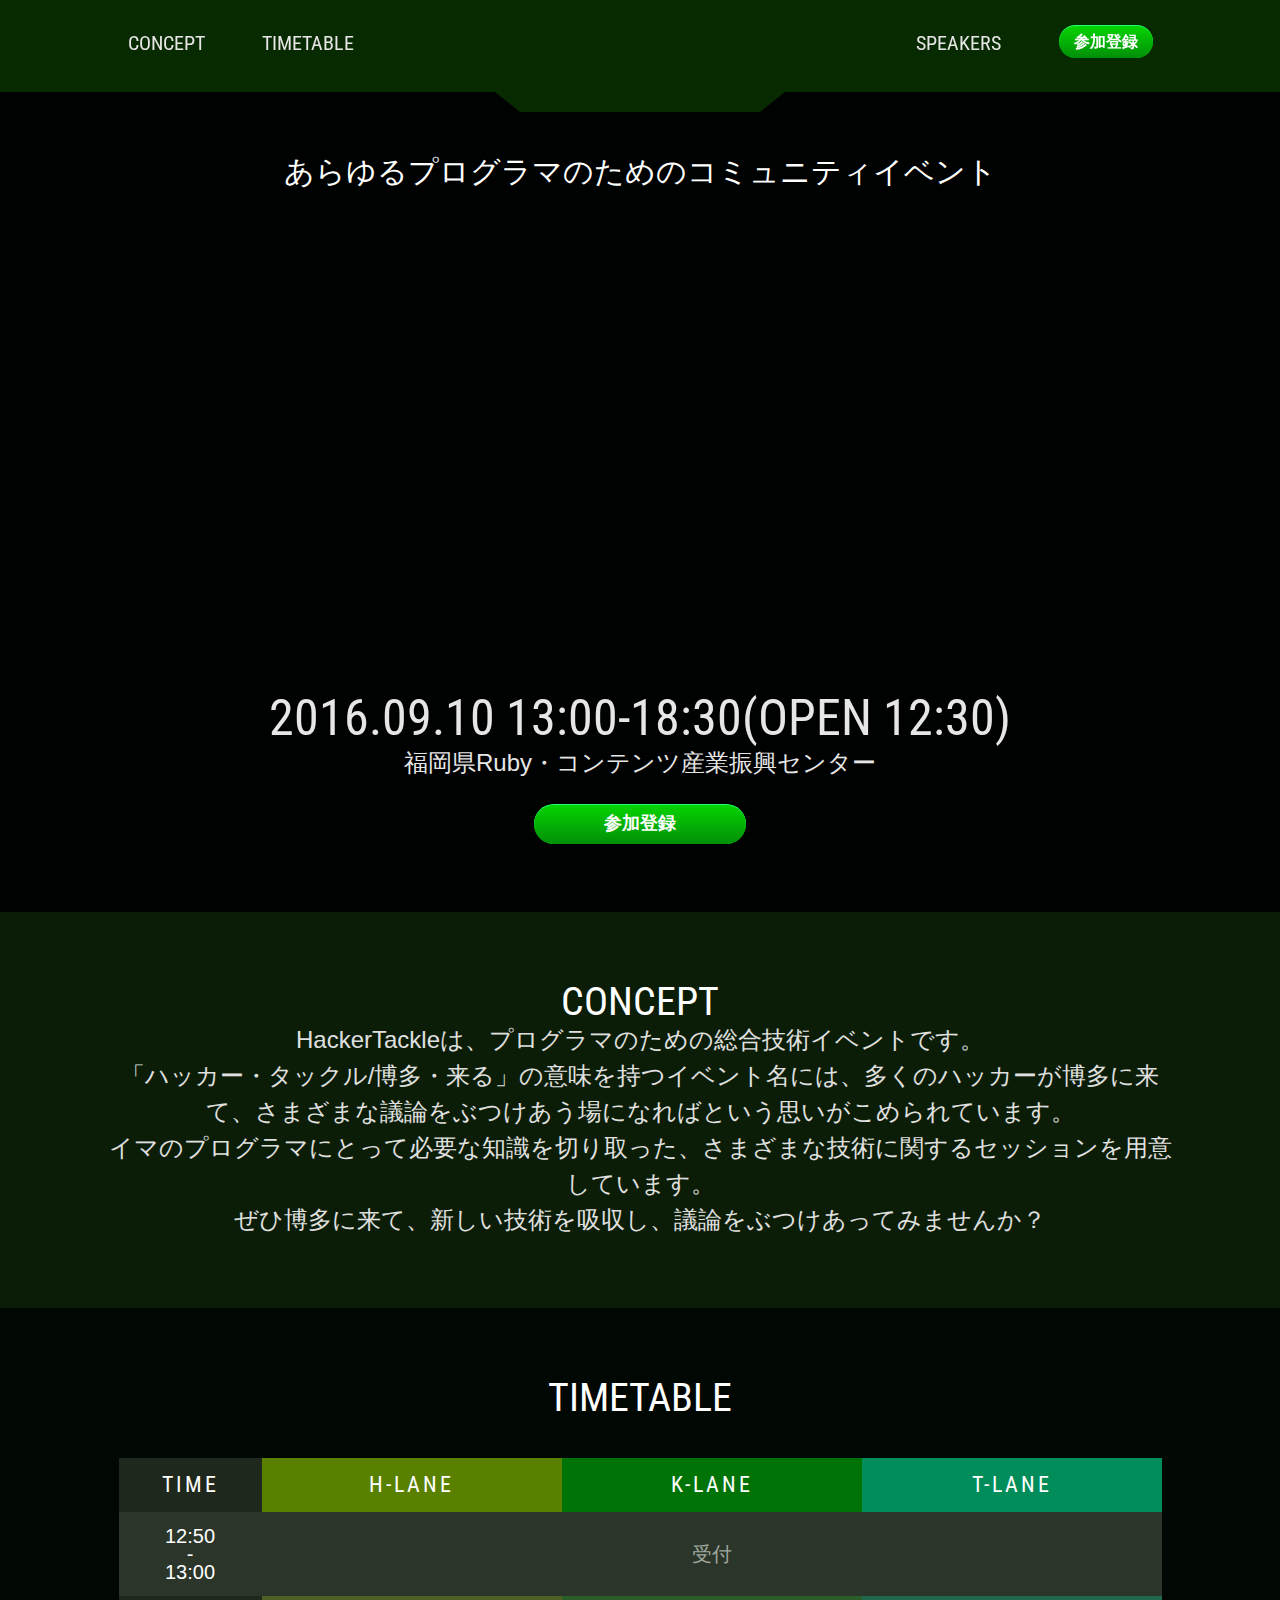
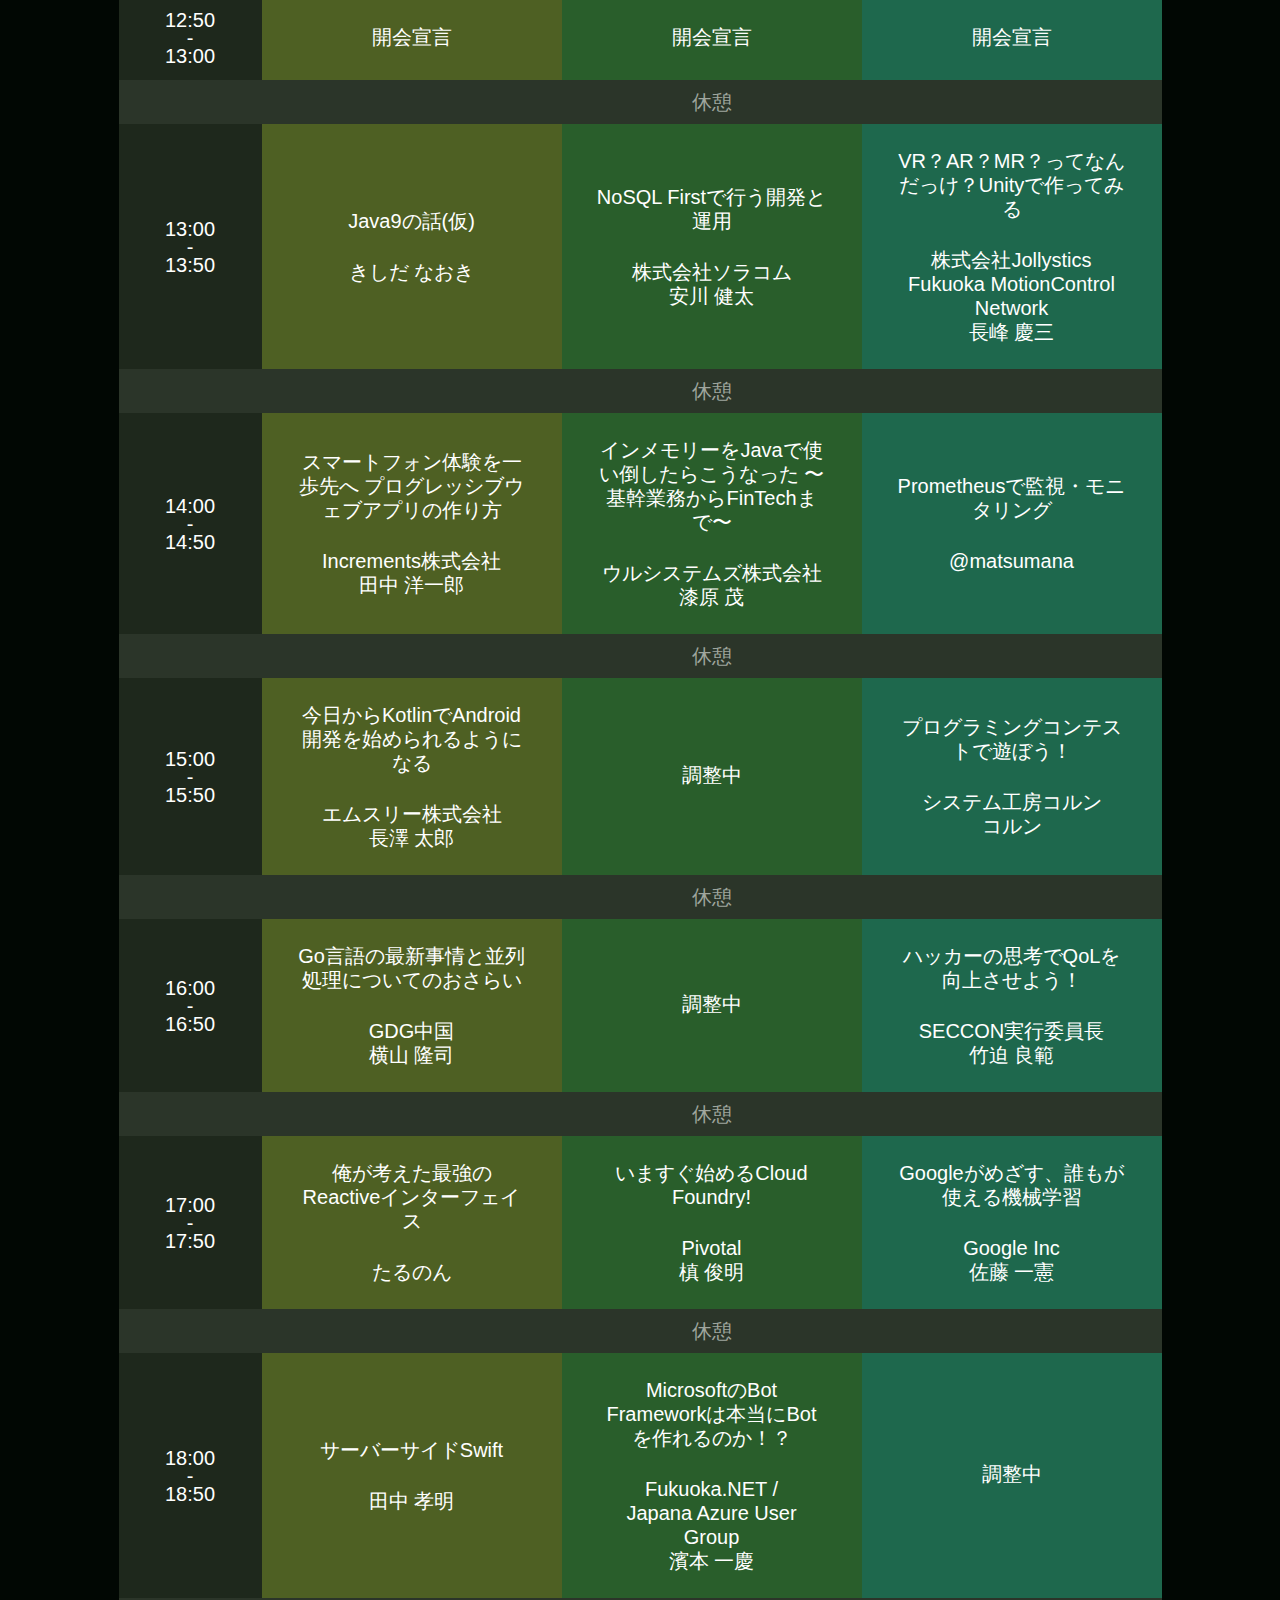
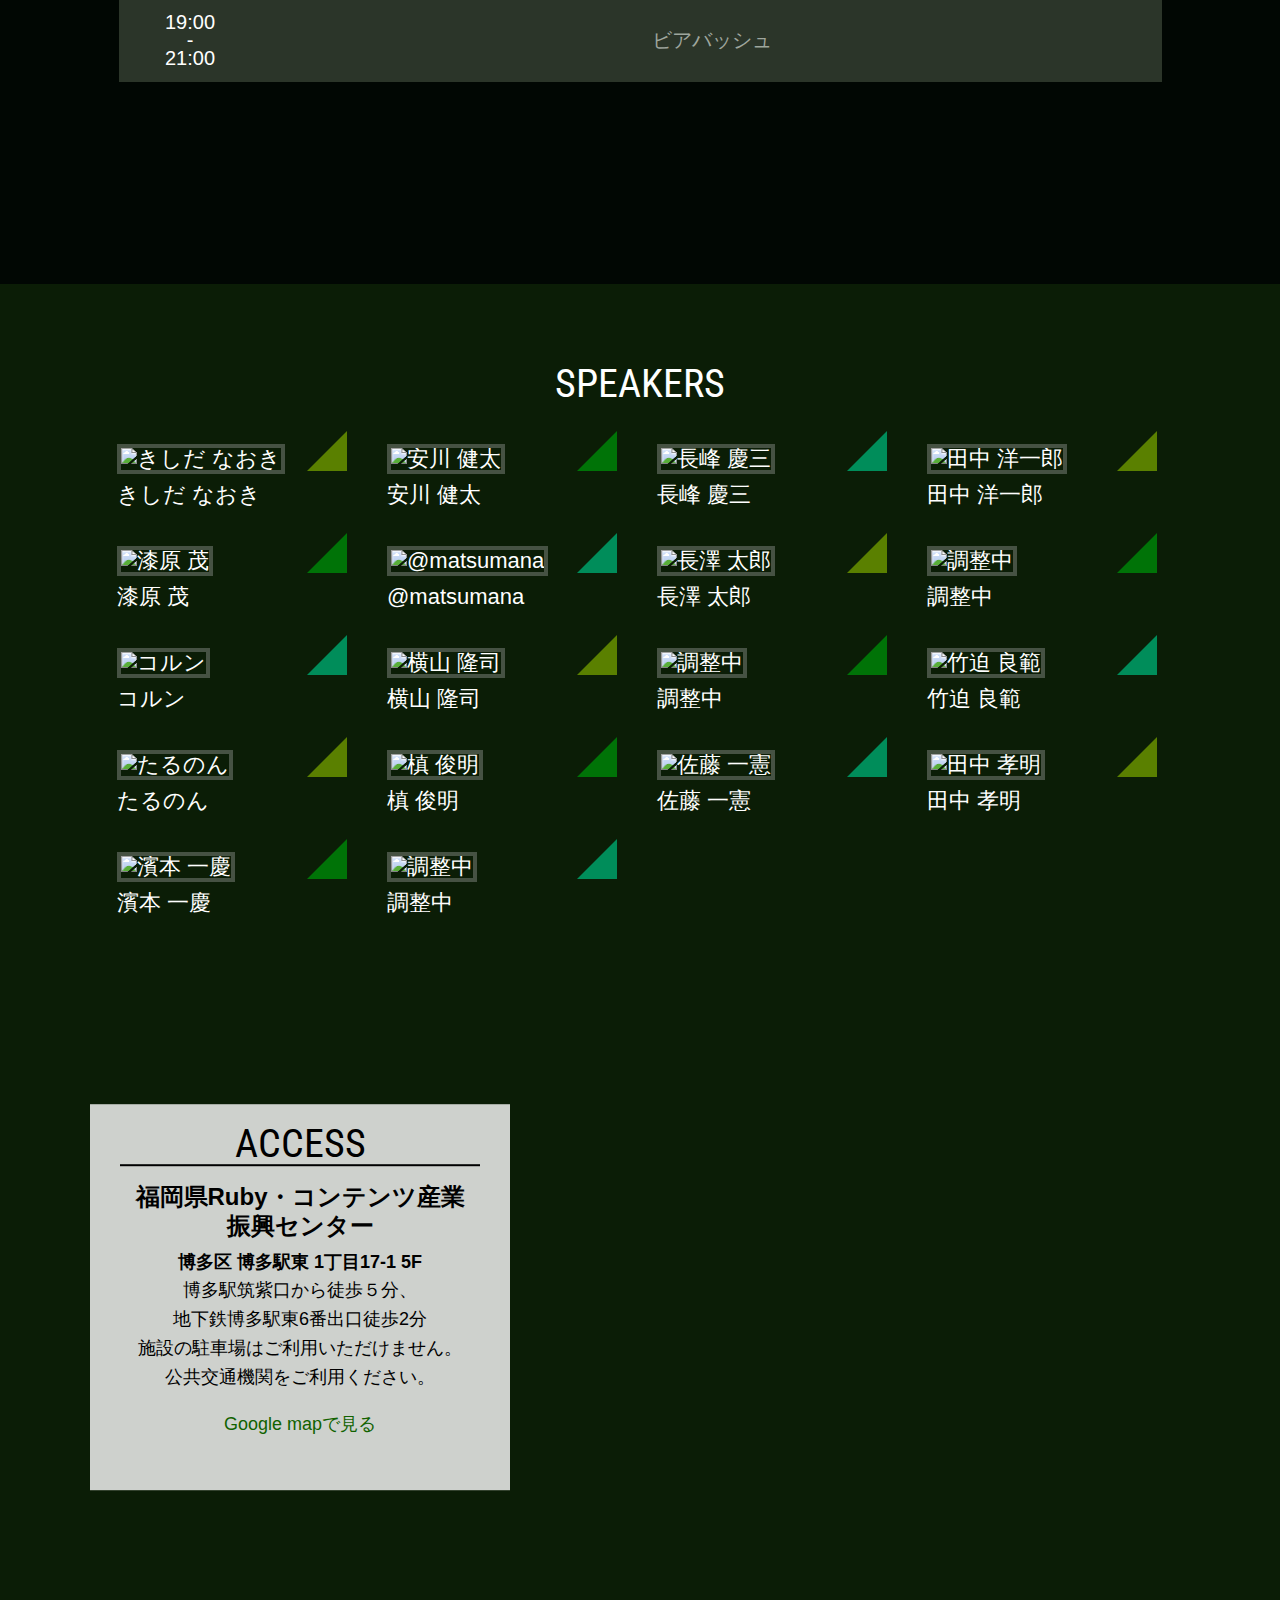
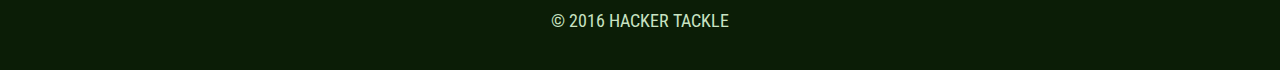
==== commit d5945b9e: "Merge b1f3eb71ff5bfc68164dffbe2307d22dc90d5ad7 into 18e9c7a9a81d17c3d2e589ad3b00ae015d784630" ====
--- a/index.html
+++ b/index.html
@@ -11,7 +11,7 @@
 	<meta property="og:type" content="website">
 	<meta property="og:url" content="https://hackertackle.github.io">
 	<meta property="og:image" content="https://hackertackle.github.io/images/web2016/main.png">
-  <link rel="manifest" href="manifest.webmanifest">
+
 	<title>HACKER TACKLE</title>
 
 	<link href="https://fonts.googleapis.com/css?family=Roboto+Condensed" rel="stylesheet">
@@ -231,21 +231,21 @@
 
 <div id="overlay" name="detail-13-h">
 <div class="popup">
-	<div class="cancel cancel-sp"></div>
+	<div class="cancel cancel-sp">×</div>
 	<img src="images/web2016profile/13-h-kis.jpeg" alt="きしだ なおき">
 	<div class="popup-text">
 		<h3>きしだ なおき</h3>
 		<p class="profile-links"><a href="http://d.hatena.ne.jp/nowokay/" target="_blank" class="blog">Blog</a>/<a href="https://twitter.com/kis" target="_blank" class="twitter">Twitter</a></p>
 		<p>Java9の話(仮)<br>
 	</div>
-	<div class="cancel cancel-pc"></div>
-	<div class="cancel cancel-sp"></div>
+	<div class="cancel cancel-pc">×</div>
+	<div class="cancel cancel-sp">×</div>
 </div>
 </div>
 
 <div id="overlay" name="detail-13-k">
 <div class="popup">
-	<div class="cancel cancel-sp"></div>
+	<div class="cancel cancel-sp">×</div>
 	<img src="images/web2016profile/13-k-yasukawa.png" alt="安川 健太">
 	<div class="popup-text">
 		<h3>株式会社ソラコム <br> 安川 健太</h3>
@@ -257,14 +257,14 @@
         <p>もしNoSQLで実現出来るのであれば、より運用しやすく、パフォーマンスも予測しやすい形でシステム全体を実現出来る可能性があります。</p>
         <p>本講演では、まず開発しようとするアプリケーションがNoSQLで実現出来ないか考えてみるところから始めるNoSQL Firstのすゝめと、その考えで実際に開発・運用しているIoTプラットフォームの実例を交えながらご紹介します。</p>
 	</div>
-	<div class="cancel cancel-pc"></div>
-	<div class="cancel cancel-sp"></div>
+	<div class="cancel cancel-pc">×</div>
+	<div class="cancel cancel-sp">×</div>
 </div>
 </div>
 
 <div id="overlay" name="detail-13-t">
 <div class="popup">
-	<div class="cancel cancel-sp"></div>
+	<div class="cancel cancel-sp">×</div>
 	<img src="images/web2016profile/13-t-nagamine.jpg" alt="長峰 慶三">
 	<div class="popup-text">
 		<h3>株式会社Jollystics <br> Fukuoka MotionControl Network <br> 長峰 慶三</h3>
@@ -277,14 +277,14 @@
           <p>最近よく耳にするけどイマイチ違いがよく分からないこれらの技術。</p>
           <p>Unityを使って実際に作って試してみたことをお話ししようと思います。</p>
 	</div>
-	<div class="cancel cancel-pc"></div>
-	<div class="cancel cancel-sp"></div>
+	<div class="cancel cancel-pc">×</div>
+	<div class="cancel cancel-sp">×</div>
 </div>
 </div>
 
 <div id="overlay" name="detail-14-h">
 <div class="popup">
-	<div class="cancel cancel-sp"></div>
+	<div class="cancel cancel-sp">×</div>
 	<img src="images/web2016profile/14-h-yoichiro.jpeg" alt="田中 洋一郎">
 	<div class="popup-text">
 		<h3>Increments株式会社 <br> 田中 洋一郎 <br> Google Developers Expert (Chrome担当)</h3>
@@ -292,14 +292,14 @@
 		<p>スマートフォン体験を一歩先へ プログレッシブウェブアプリの作り方<br>
           本セッションでは、プログレッシブウェブアプリの概要、それを構成する技術、開発時のTipsなどを紹介いたします。</p>
 	</div>
-	<div class="cancel cancel-pc"></div>
-	<div class="cancel cancel-sp"></div>
+	<div class="cancel cancel-pc">×</div>
+	<div class="cancel cancel-sp">×</div>
 </div>
 </div>
 
 <div id="overlay" name="detail-14-k">
 <div class="popup">
-	<div class="cancel cancel-sp"></div>
+	<div class="cancel cancel-sp">×</div>
 	<img src="images/web2016profile/14-k-urushibara.jpg" alt="漆原 茂">
 	<div class="popup-text">
 		<h3>ウルシステムズ株式会社 <br> 代表取締役社長 <br> 漆原 茂</h3>
@@ -307,14 +307,14 @@
 		<p>インメモリーをJavaで使い倒したらこうなった <br> 〜基幹業務からFinTechまで〜<br>
           もはやDB中心は時代遅れだ！ゴリゴリにインメモリー処理を使い倒すと、こんなにすごいシステムができるぞ。</p>
 	</div>
-	<div class="cancel cancel-pc"></div>
-	<div class="cancel cancel-sp"></div>
+	<div class="cancel cancel-pc">×</div>
+	<div class="cancel cancel-sp">×</div>
 </div>
 </div>
 
 <div id="overlay" name="detail-14-t">
 <div class="popup">
-	<div class="cancel cancel-sp"></div>
+	<div class="cancel cancel-sp">×</div>
 	<img src="images/web2016profile/14-t-matsumana.png" alt="@matsumana">
 	<div class="popup-text">
 		<h3>@matsumana</h3>
@@ -326,14 +326,14 @@
         <p>ベルリンではPromConが開催され、最近注目度が高まってきています。</p>
         <p>他のツールと比較したPrometheusのpros/consについてお話します。</p>
 	</div>
-	<div class="cancel cancel-pc"></div>
-	<div class="cancel cancel-sp"></div>
+	<div class="cancel cancel-pc">×</div>
+	<div class="cancel cancel-sp">×</div>
 </div>
 </div>
 
 <div id="overlay" name="detail-15-h">
 <div class="popup">
-	<div class="cancel cancel-sp"></div>
+	<div class="cancel cancel-sp">×</div>
 	<img src="images/web2016profile/15-h-taro.jpg" alt="長澤 太郎">
 	<div class="popup-text">
 		<h3>エムスリー株式会社 <br> 長澤 太郎</h3>
@@ -345,8 +345,8 @@
           <p>当セッションの終了時には、Kotlinを使ったAndroidアプリ開発にチャレンジできるようになっているはずです！</p>
           <p>対象者: 面白い新しい言語を探し求めている人。JavaやAndroidの経験があると、より楽しめます。</p>
 	</div>
-	<div class="cancel cancel-pc"></div>
-	<div class="cancel cancel-sp"></div>
+	<div class="cancel cancel-pc">×</div>
+	<div class="cancel cancel-sp">×</div>
 </div>
 </div>
 
@@ -354,7 +354,7 @@
 
 <div id="overlay" name="detail-15-t">
 <div class="popup">
-	<div class="cancel cancel-sp"></div>
+	<div class="cancel cancel-sp">×</div>
 	<img src="images/web2016profile/15-t-colun.jpg" alt="コルン">
 	<div class="popup-text">
 		<h3>システム工房コルン <br> コルン</h3>
@@ -369,8 +369,8 @@
           <p>出題の不備を突いて単独トップに躍り出た時は、爽快この上ない。</p>
           <p>そんな、ちょっと不思議な知恵比べの世界をご紹介したいと思います。</p>
 	</div>
-	<div class="cancel cancel-pc"></div>
-	<div class="cancel cancel-sp"></div>
+	<div class="cancel cancel-pc">×</div>
+	<div class="cancel cancel-sp">×</div>
 </div>
 </div>
 
@@ -385,8 +385,8 @@
           Go言語1.7がリリースされました。個人的な注目ポイントと、並列処理のパターンについて話してみます。</p>
           <p>Go言語の良いところ、悪いところをいろいろ感じていただき、Go言語を使ってみようと思っていただけたら幸いです。</p>
 	</div>
-	<div class="cancel cancel-pc"></div>
-	<div class="cancel cancel-sp"></div>
+	<div class="cancel cancel-pc">×</div>
+	<div class="cancel cancel-sp">×</div>
 </div>
 </div>
 
@@ -394,7 +394,7 @@
 
 <div id="overlay" name="detail-16-t">
 <div class="popup">
-	<div class="cancel cancel-sp"></div>
+	<div class="cancel cancel-sp">×</div>
 	<img src="images/web2016profile/16-t-takesako.jpg" alt="竹迫 良範">
 	<div class="popup-text">
 		<h3>SECCON実行委員長 <br> 竹迫 良範</h3>
@@ -406,14 +406,14 @@
           <p>ハッキングの本質は、既存の複数の要素を巧妙に組み合わせることによって、元々意図していない動作をさせること。</p>
           <p>これからのハッカーに求められるスキルセットやキャリア像についてお話しします。</p>
 	</div>
-	<div class="cancel cancel-pc"></div>
-	<div class="cancel cancel-sp"></div>
+	<div class="cancel cancel-pc">×</div>
+	<div class="cancel cancel-sp">×</div>
 </div>
 </div>
 
 <div id="overlay" name="detail-17-h">
 <div class="popup">
-	<div class="cancel cancel-sp"></div>
+	<div class="cancel cancel-sp">×</div>
 	<img src="images/web2016profile/17-h-tarunon.jpg" alt="たるのん">
 	<div class="popup-text">
 		<h3>たるのん</h3>
@@ -423,14 +423,14 @@
         <p>このセッションでは、「Reactiveはいいぞ」だけではなく、Reactiveプログラミングが何を解決するのか、どのような構成であるのか、具体的なReactiveインターフェイスがどのような考え方に影響を受けているのかについて詳解します。</p>
         <p>また、セッションの後半では、「俺が考えた最強のReactiveインターフェイス」をSwiftを使ってライブコーディング形式で組み立てていきます。</p>
 	</div>
-	<div class="cancel cancel-pc"></div>
-	<div class="cancel cancel-sp"></div>
+	<div class="cancel cancel-pc">×</div>
+	<div class="cancel cancel-sp">×</div>
 </div>
 </div>
 
 <div id="overlay" name="detail-17-k">
 <div class="popup" style="top: 10px;">
-	<div class="cancel cancel-sp"></div>
+	<div class="cancel cancel-sp">×</div>
 	<img src="images/web2016profile/17-k-maki.jpg" alt="槙 俊明">
 	<div class="popup-text">
 		<h3>Pivotal 槙 俊明</h3>
@@ -450,14 +450,14 @@
           <p>などプラットフォームに必要な機能がそろっています。</p>
           <p>本セッションではデモを交えつつCloud Foundryの機能を紹介し、いますぐ始める方法をお伝えします。</p>
 	</div>
-	<div class="cancel cancel-pc"></div>
-	<div class="cancel cancel-sp"></div>
+	<div class="cancel cancel-pc">×</div>
+	<div class="cancel cancel-sp">×</div>
 </div>
 </div>
 
 <div id="overlay" name="detail-17-t">
 <div class="popup">
-	<div class="cancel cancel-sp"></div>
+	<div class="cancel cancel-sp">×</div>
 	<img src="images/web2016profile/17-t-sato.png" alt="佐藤 一憲">
 	<div class="popup-text">
 		<h3>Google Inc <br> デベロッパーアドボケイト <br> 佐藤 一憲</h3>
@@ -470,28 +470,28 @@
           <p>また後半では、Cloud Vision API、Speech API、TensorFlow、CloudMLなど、Googleが提供するスケーラブルでフルマネージドのクラウドサービスについて解説し、</p>
           <p>Googleの機械学習技術を活用する方法を紹介します。</p>
 	</div>
-	<div class="cancel cancel-pc"></div>
-	<div class="cancel cancel-sp"></div>
+	<div class="cancel cancel-pc">×</div>
+	<div class="cancel cancel-sp">×</div>
 </div>
 </div>
 
 <div id="overlay" name="detail-18-h">
 <div class="popup">
-	<div class="cancel cancel-sp"></div>
+	<div class="cancel cancel-sp">×</div>
 	<img src="images/web2016/popup-img.png" alt="田中 孝明">
 	<div class="popup-text">
 		<h3>田中 孝明</h3>
 		<p class="profile-links"><a href="" target="_blank" class=""></a></p>
 		<p>サーバーサイドSwift</p>
 	</div>
-	<div class="cancel cancel-pc"></div>
-	<div class="cancel cancel-sp"></div>
+	<div class="cancel cancel-pc">×</div>
+	<div class="cancel cancel-sp">×</div>
 </div>
 </div>
 
 <div id="overlay" name="detail-18-k">
 <div class="popup">
-	<div class="cancel cancel-sp"></div>
+	<div class="cancel cancel-sp">×</div>
 	<img src="images/web2016profile/18-k-hamamoto.jpg" alt="濱本 一慶">
 	<div class="popup-text">
 		<h3>Fukuoka.NET / <br> Japana Azure User Group <br> 濱本 一慶</h3>
@@ -500,11 +500,11 @@
         <p>開発者の周りではChatBotやWebHooksを利用したチャットBotなども頻繁に利用されるようになってきました。</p>
         <p>当セッションではMicorosoftのBot Frameworkのしくみからデプロイ方法までこのFrameworkを使い倒すセッション内容となっております。</p>
 	</div>
-	<div class="cancel cancel-pc"></div>
-	<div class="cancel cancel-sp"></div>
-</div>
-</div>
-
+	<div class="cancel cancel-pc">×</div>
+	<div class="cancel cancel-sp">×</div>
+</div>
+</div>
+<div id="shadow" style="display:none;"></div>
 <!-- TODO 18-t -->
 
 <script>
--- a/stylesheets/web2016.css
+++ b/stylesheets/web2016.css
@@ -1,3 +1,4 @@
+@charset "UTF-8";
 /*
 --------------------------------------------------
   Reset Style
@@ -57,13 +58,23 @@
 a {
   text-decoration: none; }
 
-section h1 {
+.anchor {
+  position: relative;
+  top: -125px;
+  display: block;
+  visibility: hidden; }
+
+section h2 {
   font-family: "Roboto Condensed", sans-serif;
   font-size: 40px; }
 
 nav {
   background: #082a00;
-  height: 92px; }
+  height: 92px;
+  position: fixed;
+  width: 100%;
+  z-index: 4;
+  top: 0; }
 
 .nav-top {
   max-width: 1025px;
@@ -81,20 +92,19 @@
   -webkit-align-items: center;
   align-items: center; }
   .nav-top li {
-    width: 100%;
-    /*remove when menu is added*/ }
-  .nav-top .nav-left {
-    color: #e6e6e6; }
+    display: inline-block; }
+    .nav-top li a {
+      color: #e6e6e6;
+      font-family: "Roboto Condensed", sans-serif;
+      font-size: 20px; }
   .nav-top .nav-middle {
     height: 58px;
     width: 448px;
     background-image: url(../images/web2016/nav-title.png);
     background-repeat: no-repeat;
     text-indent: -9999px;
-    display: block;
-    margin: 0 auto;
-    /*remove when menu is added*/ }
-  .nav-top .nav-right {
+    display: block; }
+  .nav-top .nav-btn {
     background: #06d402;
     background-image: -webkit-linear-gradient(top, #06d402, #028f09);
     background-image: -moz-linear-gradient(top, #06d402, #028f09);
@@ -109,8 +119,9 @@
     border-top: solid #27ff76 1px;
     font-weight: bold;
     display: inline-block;
-    padding: 4px 30px 7px; }
-    .nav-top .nav-right:hover {
+    padding: 8px 15px;
+    font-size: 16px; }
+    .nav-top .nav-btn:hover {
       background: #23fd20;
       background-image: -webkit-linear-gradient(top, #23fd20, #02ba0b);
       background-image: -moz-linear-gradient(top, #23fd20, #02ba0b);
@@ -118,6 +129,20 @@
       background-image: -o-linear-gradient(top, #23fd20, #02ba0b);
       background-image: linear-gradient(to bottom, #23fd20, #02ba0b);
       color: #def5de; }
+
+.hamburger {
+  position: absolute;
+  left: 10px; }
+
+.bar {
+  display: block;
+  width: 18px;
+  height: 2px;
+  background-color: #fff;
+  -webkit-border-radius: 1px;
+  -moz-border-radius: 1px;
+  border-radius: 1px;
+  margin: 4px; }
 
 .trapezoid {
   border-top: 20px solid #082a00;
@@ -135,7 +160,8 @@
   background: url(../images/web2016/main.png) center, #000101;
   background-repeat: no-repeat;
   position: relative;
-  height: 820px; }
+  height: 820px;
+  margin-top: 92px; }
   header .head01intro {
     top: 65px;
     font-size: 30px;
@@ -184,14 +210,136 @@
     font-size: 24px;
     line-height: 1.5;
     font-family: "Hiragino Kaku Gothic ProN", sans-serif;
-    margin-top: 10px; }
-  .info .info p {
+    padding: 0 100px; }
+
+.timetable {
+  background-color: #010703;
+  padding-bottom: 142px; }
+  .timetable table {
+    background-color: #2b3529;
+    margin: 40px auto 60px; }
+    .timetable table tr {
+      padding: 10px 0; }
+    .timetable table td, .timetable table th {
+      vertical-align: middle; }
+    .timetable table td {
+      padding: 25px 35px;
+      font-family: "Hiragino Kaku Gothic ProN", sans-serif;
+      line-height: 1.2;
+      font-size: 20px; }
+      .timetable table td:first-child {
+        font-family: "HiraKakuProN-W6", sans-serif;
+        padding: 15px 45px;
+        line-height: 0.9;
+        color: #fff; }
+      .timetable table td strong {
+        display: block;
+        padding-bottom: 3px;
+        font-family: "HiraKakuProN-W6", sans-serif; }
+    .timetable table th {
+      padding: 16px 0px;
+      font-family: "Roboto Condensed", sans-serif;
+      letter-spacing: 3px;
+      font-size: 22px; }
+    .timetable table .h-lane-head {
+      background-color: #5a8000; }
+    .timetable table .k-lane-head {
+      background-color: #007307; }
+    .timetable table .t-lane-head {
+      background-color: #008d5a; }
+    .timetable table .row-break {
+      background-color: #2b3529;
+      color: #9fa69e; }
+      .timetable table .row-break td {
+        padding: 10px 0; }
+        .timetable table .row-break td:first-child {
+          padding: 15px 45px; }
+      .timetable table .row-break strong {
+        padding-bottom: 0; }
+    .timetable table .col-time {
+      width: 143px;
+      background-color: #1e281c; }
+    .timetable table .col-h-lane {
+      width: 300px;
+      background-color: #4e6023; }
+    .timetable table .col-k-lane {
+      width: 300px;
+      background-color: #295e2b; }
+    .timetable table .col-t-lane {
+      width: 300px;
+      background-color: #1e684d; }
+  .timetable .download-btn {
+    background: #06d402;
+    background-image: -webkit-linear-gradient(top, #06d402, #028f09);
+    background-image: -moz-linear-gradient(top, #06d402, #028f09);
+    background-image: -ms-linear-gradient(top, #06d402, #028f09);
+    background-image: -o-linear-gradient(top, #06d402, #028f09);
+    background-image: linear-gradient(to bottom, #06d402, #028f09);
+    -webkit-border-radius: 60px;
+    -moz-border-radius: 60px;
+    border-radius: 60px;
+    color: #fff;
+    font-size: 18px;
+    border-top: solid #27ff76 1px;
+    font-weight: bold;
+    display: inline-block;
+    padding: 9px 45px 12px; }
+    .timetable .download-btn:hover {
+      background: #23fd20;
+      background-image: -webkit-linear-gradient(top, #23fd20, #02ba0b);
+      background-image: -moz-linear-gradient(top, #23fd20, #02ba0b);
+      background-image: -ms-linear-gradient(top, #23fd20, #02ba0b);
+      background-image: -o-linear-gradient(top, #23fd20, #02ba0b);
+      background-image: linear-gradient(to bottom, #23fd20, #02ba0b);
+      color: #def5de; }
+
+.speakers {
+  padding: 80px 0 108px; }
+  .speakers:after {
+    content: '';
     display: block;
-    padding: 0 20px;
-    margin-top: 10px; }
+    clear: both; }
+  .speakers ul {
+    width: 1046px;
+    margin: 0 auto; }
+  .speakers li {
+    float: left;
+    width: 230px;
+    margin-top: 40px;
+    font-size: 22px;
+    text-align: left;
+    cursor: pointer; }
+    .speakers li a {
+      display: block;
+      color: #fff; }
+    .speakers li div {
+      position: relative;
+      margin-bottom: 10px; }
+      .speakers li div img {
+        height: 230px;
+        width: 230px;
+        box-sizing: border-box;
+        border: #465243 4px solid; }
+  .speakers i {
+    position: absolute;
+    right: 0;
+    height: 0;
+    width: 0;
+    border-left: 40px solid transparent;
+    border-bottom: 40px solid; }
+    .speakers i.h-lane {
+      border-bottom-color: #5a8000; }
+    .speakers i.k-lane {
+      border-bottom-color: #007307; }
+    .speakers i.t-lane {
+      border-bottom-color: #008d5a; }
+
+.speaker {
+  cursor: pointer; }
 
 .map-container {
-  position: relative; }
+  position: relative;
+  padding: 0; }
 
 #map {
   height: 550px; }
@@ -263,17 +411,152 @@
     -webkit-transform: translate(-50%, -50%);
     -ms-transform: translate(-50%, -50%); }
 
+.popup {
+  z-index: 10; }
+  .popup .popup-text {
+    line-height: 1.25;
+    text-align: left; }
+    .popup .popup-text h3 {
+      font-size: 30px; }
+  .popup p {
+    font-family: "Hiragino Kaku Gothic ProN", sans-serif;
+    font-size: 20px; }
+  .popup .profile-links {
+    font-size: 21px;
+    font-family: "HiraKakuProN-W6", sans-serif;
+    margin: 5px 0 22px; }
+    .popup .profile-links a {
+      color: #fff;
+      text-decoration: underline; }
+      .popup .profile-links a:hover {
+        text-decoration: none; }
+    .popup .profile-links .blog {
+      margin-right: 10px; }
+    .popup .profile-links .blog:before {
+      content: '';
+      background: url(../images/web2016/icon-blog.png);
+      height: 30px;
+      width: 30px;
+      display: inline-block;
+      margin-right: 10px;
+      vertical-align: bottom; }
+    .popup .profile-links .twitter:before {
+      content: '';
+      background: url(../images/web2016/icon-twitter.png);
+      height: 30px;
+      width: 37px;
+      display: inline-block;
+      margin: 0 10px 0 15px;
+      vertical-align: bottom; }
+
+.cancel {
+  content: "×";
+  font-weight: lighter;
+  font-size: 150%;
+  padding-right: 20px;
+  cursor: pointer;
+  color: #fff; }
+
+#overlay {
+  display: none;
+  margin: 10px auto;
+  left: 10%;
+  right: 10%;
+  position: absolute;
+  text-align: left;
+  z-index: 5; }
+
+#shadow {
+  background: rgba(0, 0, 0, 0.75);
+  position: fixed;
+  top: 0;
+  bottom: 0;
+  left: 0;
+  right: 0;
+  z-index: 4; }
+
 @media only screen and (min-width: 900px) {
-  header * {
+  .nav-pc {
+    display: block;
+    height: 90%; }
+
+  .nav-sp {
+    display: none; }
+
+  header {
+    margin-top: 92px; }
+    header * {
+      position: absolute;
+      left: 50%;
+      transform: translateX(-50%);
+      -webkit-transform: translateX(-50%);
+      -ms-transform: translateX(-50%); }
+
+  .logo {
+    display: none; }
+
+  .trapezoid {
+    bottom: -40px; }
+
+  .speakers li:not(:nth-child(4n)) {
+    margin-right: 40px; }
+  .speakers i {
+    bottom: 3px; }
+
+  .lane-hide-btns {
+    display: none; }
+
+  .popup {
+    width: 80%;
     position: absolute;
-    left: 50%;
-    transform: translateX(-50%);
-    -webkit-transform: translateX(-50%);
-    -ms-transform: translateX(-50%); }
-
-  .logo {
+    margin: auto;
+    padding: 40px;
+    left: 10%;
+    right: 10%;
+    border: 1px solid rgba(0, 200, 140, 0.5);
+    background-color: rgba(0, 64, 32, 0.2);
+    box-shadow: 0 16px 16px rgba(0, 0, 0, 0.2); }
+    .popup h3 {
+      position: absolute;
+      top: 40px;
+      left: 300px; }
+    .popup .profile-links {
+      position: absolute;
+      top: 175px;
+      left: 300px; }
+    .popup img {
+      width: 180px;
+      height: 180px;
+      top: 52px;
+      vertical-align: top;
+      left: 0; }
+    .popup .popup-text {
+      width: 785px;
+      margin-left: 35px;
+      display: inline-block;
+      top: 45px; }
+      .popup .popup-text p {
+        line-height: 150%;
+        margin-top: 15px;
+        margin-bottom: 15px; }
+
+  .cancel-pc {
+    position: absolute;
+    top: 0;
+    right: 0; }
+
+  .cancel-sp {
     display: none; } }
 @media only screen and (max-width: 899px) {
+  .anchor {
+    top: -80px; }
+
+  .nav-pc {
+    display: none; }
+
+  .nav-sp {
+    display: block; }
+
   .logo {
     display: block; }
 
@@ -283,18 +566,28 @@
   nav {
     height: auto; }
 
-  .nav-top li {
-    padding: 10px 0; }
-  .nav-top .nav-middle {
-    height: auto;
-    width: 60%;
-    background-size: contain;
-    background-position: center; }
+  .nav-top {
+    height: 50px; }
+    .nav-top h1 {
+      margin: 0 auto;
+      width: 50%; }
+    .nav-top .nav-middle {
+      height: auto;
+      width: 100%;
+      background-size: contain;
+      background-position: center;
+      margin: 0; }
+    .nav-top .nav-btn {
+      font-size: 12px;
+      padding: 3px 6px 5px;
+      position: absolute;
+      right: 10px; }
 
   header {
     background: url(../images/web2016/main-sp-bg.png) center, #000101;
     background-size: cover;
-    height: auto; }
+    height: auto;
+    margin-top: 50px; }
     header * {
       margin: 0 auto; }
     header img {
@@ -322,19 +615,114 @@
     border-top: 15px solid #082a00;
     height: 15px; }
 
-  .info h1 {
+  .info h2 {
     margin-bottom: 15px; }
   .info p {
     margin: 10px auto;
     width: 90%;
     font-size: 18px;
-    white-space: normal; }
+    white-space: normal;
+    padding: 0; }
+
+  .speakers ul {
+    width: 80%;
+    margin: 0 10%; }
+  .speakers li {
+    width: 45%;
+    font-size: 16px; }
+    .speakers li div {
+      height: auto;
+      width: 100%; }
+      .speakers li div img {
+        height: auto;
+        width: 100%; }
+    .speakers li:not(:nth-child(even)) {
+      margin-right: 10%; }
+
+  i {
+    bottom: 2px; }
+
+  .timetable table, .timetable thead, .timetable tbody {
+    display: block; }
+  .timetable tr, .timetable th, .timetable td {
+    display: none; }
+  .timetable .lane-hide-btns {
+    display: block;
+    margin-bottom: 50px; }
+  .timetable .lane-btn {
+    display: block;
+    width: 80%;
+    margin: 0 10%;
+    padding: 20px 0px;
+    font-family: "Roboto Condensed", sans-serif;
+    letter-spacing: 3px;
+    font-size: 22px;
+    color: #fff;
+    cursor: pointer;
+    margin-top: 18px;
+    background: url(../images/web2016/btn-arrow.png) no-repeat center right, #000; }
+  .timetable .h-lane-btn {
+    background-color: #5a8000; }
+  .timetable .k-lane-btn {
+    background-color: #007307; }
+  .timetable .t-lane-btn {
+    background-color: #008d5a; }
+  .timetable .h-lane-table {
+    display: none; }
+  .timetable table {
+    width: 80%; }
+    .timetable table th {
+      padding: 3px 0;
+      position: relative; }
+      .timetable table th:after {
+        content: '';
+        border-top: 20px solid #5a8000;
+        border-left: 25px solid transparent;
+        border-right: 25px solid transparent;
+        height: 20px;
+        width: 40%;
+        position: absolute;
+        left: 50%;
+        transform: translateX(-50%);
+        -webkit-transform: translateX(-50%);
+        -ms-transform: translateX(-50%);
+        bottom: -35px; }
+      .timetable table th.k-lane-head:after {
+        border-top-color: #007307; }
+      .timetable table th.t-lane-head:after {
+        border-top-color: #008d5a; }
+      .timetable table th span {
+        position: relative;
+        top: 8px;
+        z-index: 4; }
+  .timetable thead {
+    margin-bottom: 20px; }
+    .timetable thead tr {
+      padding: 0; }
+  .timetable tbody td {
+    padding: 0 35px 15px; }
+  .timetable tbody.h-lane-body tr:nth-child(4n+2) {
+    background-color: #4e6023; }
+  .timetable tbody.h-lane-body tr:nth-child(4n+4) {
+    background-color: #41531d; }
+  .timetable tbody.k-lane-body tr:nth-child(4n+2) {
+    background-color: #295e2b; }
+  .timetable tbody.k-lane-body tr:nth-child(4n+4) {
+    background-color: #235124; }
+  .timetable tbody.t-lane-body tr:nth-child(4n+2) {
+    background-color: #1e684d; }
+  .timetable tbody.t-lane-body tr:nth-child(4n+4) {
+    background-color: #1a593f; }
+  .timetable .row-break {
+    padding: 0; }
+    .timetable .row-break td:first-child {
+      color: #9fa69e;
+      margin-bottom: -10px; }
 
   #map {
     height: 470px; }
 
   .overlay {
-    width: 100%;
     margin: 0 auto; }
 
   .overlay-inner {
@@ -362,7 +750,45 @@
       display: block;
       width: 30%;
       border-bottom: 15px solid #0b1d06;
-      height: 15px; } }
+      height: 15px; }
+
+  .popup {
+    margin: 0 auto;
+    padding: 10px;
+    height: 100%;
+    overflow-y: scroll; }
+    .popup img {
+      width: 70%;
+      height: auto;
+      margin-bottom: 30px; }
+    .popup .popup-text h3 {
+      font-size: 20px; }
+    .popup .popup-text .profile-links {
+      font-size: 14px; }
+      .popup .popup-text .profile-links .blog:before {
+        height: 21px;
+        width: 21px;
+        background-size: 21px; }
+      .popup .popup-text .profile-links .twitter:before {
+        height: 21px;
+        width: 26px;
+        background-size: 26px 21px;
+        margin: 0 5px 0 10px; }
+    .popup .popup-text p {
+      font-size: 18px;
+      margin-top: 15px;
+      margin-bottom: 15px;
+      line-height: 150%; }
+    .popup .cancel-pc {
+      display: none; }
+    .popup .cancel-sp {
+      display: block;
+      margin: 50px auto; }
+
+  #overlay {
+    left: 0;
+    right: 0;
+    padding: 10px; } }
 @media only screen and (min-width: 768px) and (max-width: 899px) {
   header .head01intro {
     font-size: 20px;
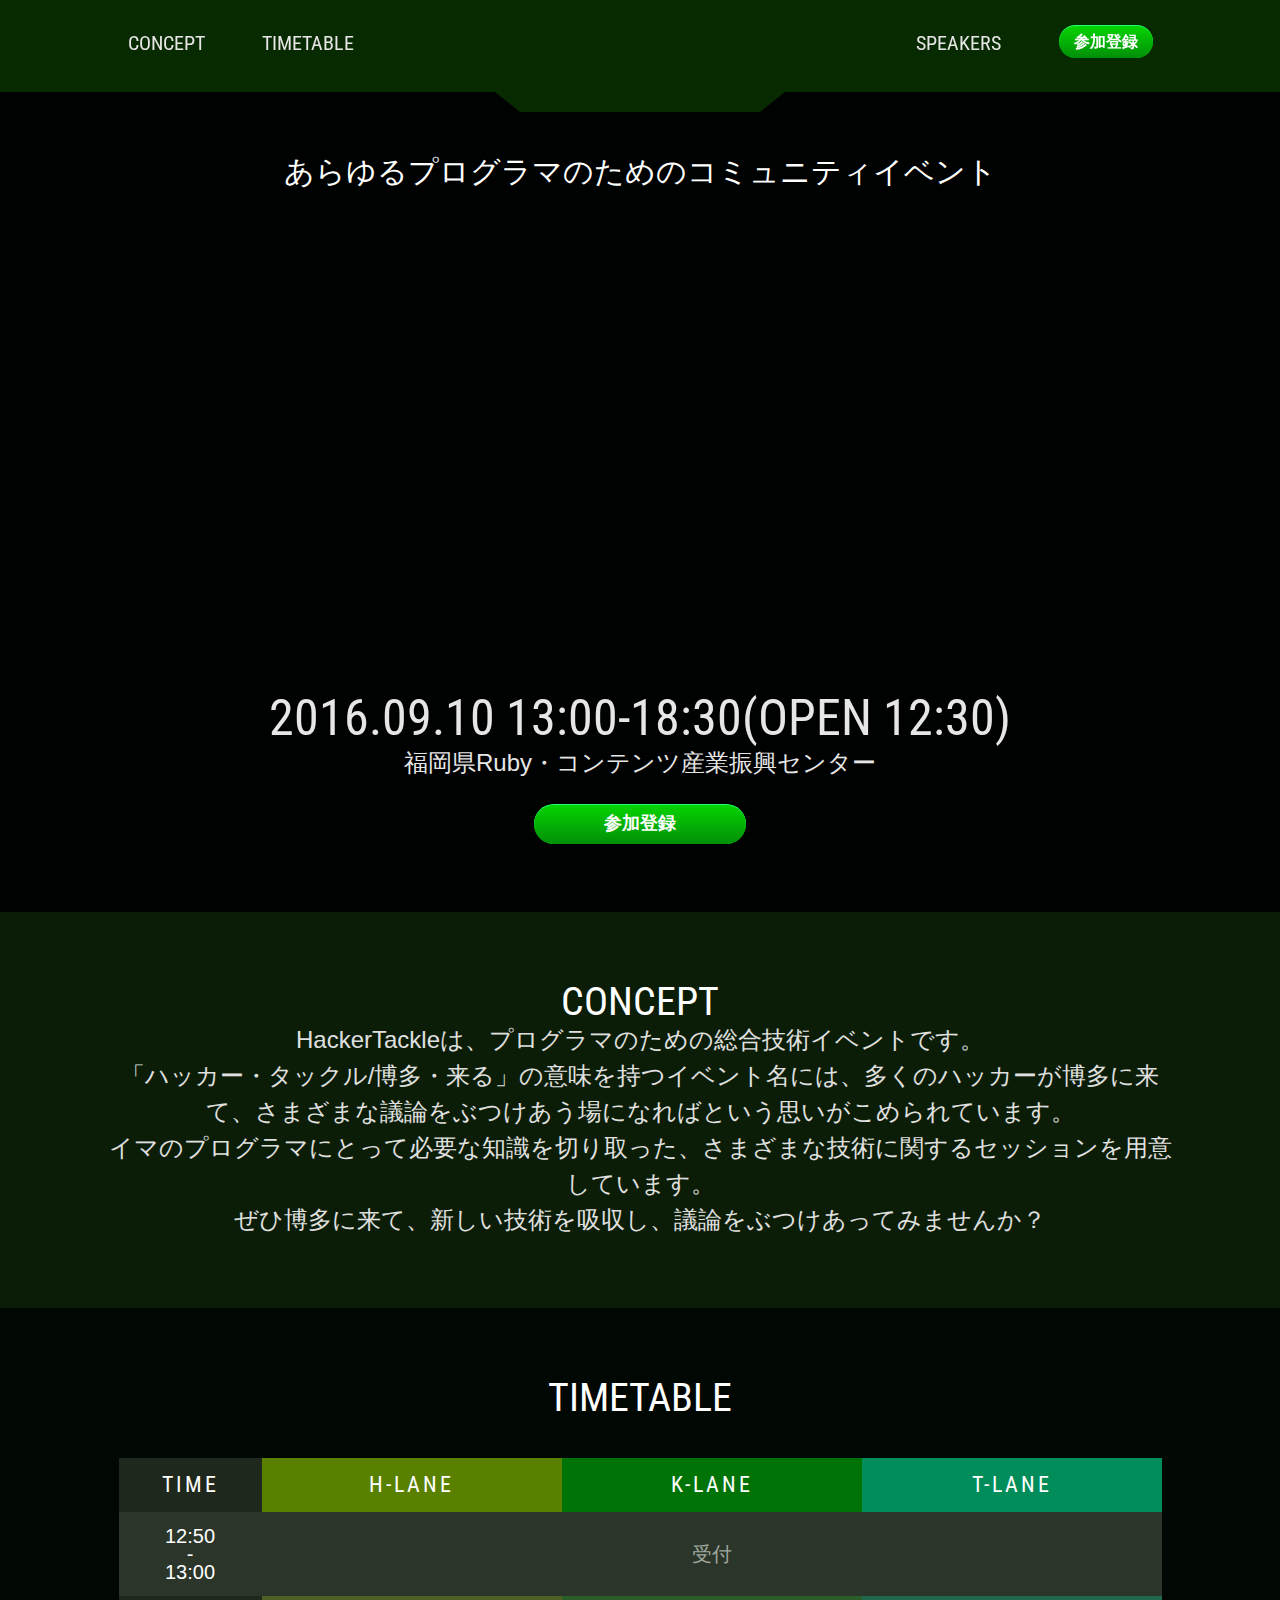
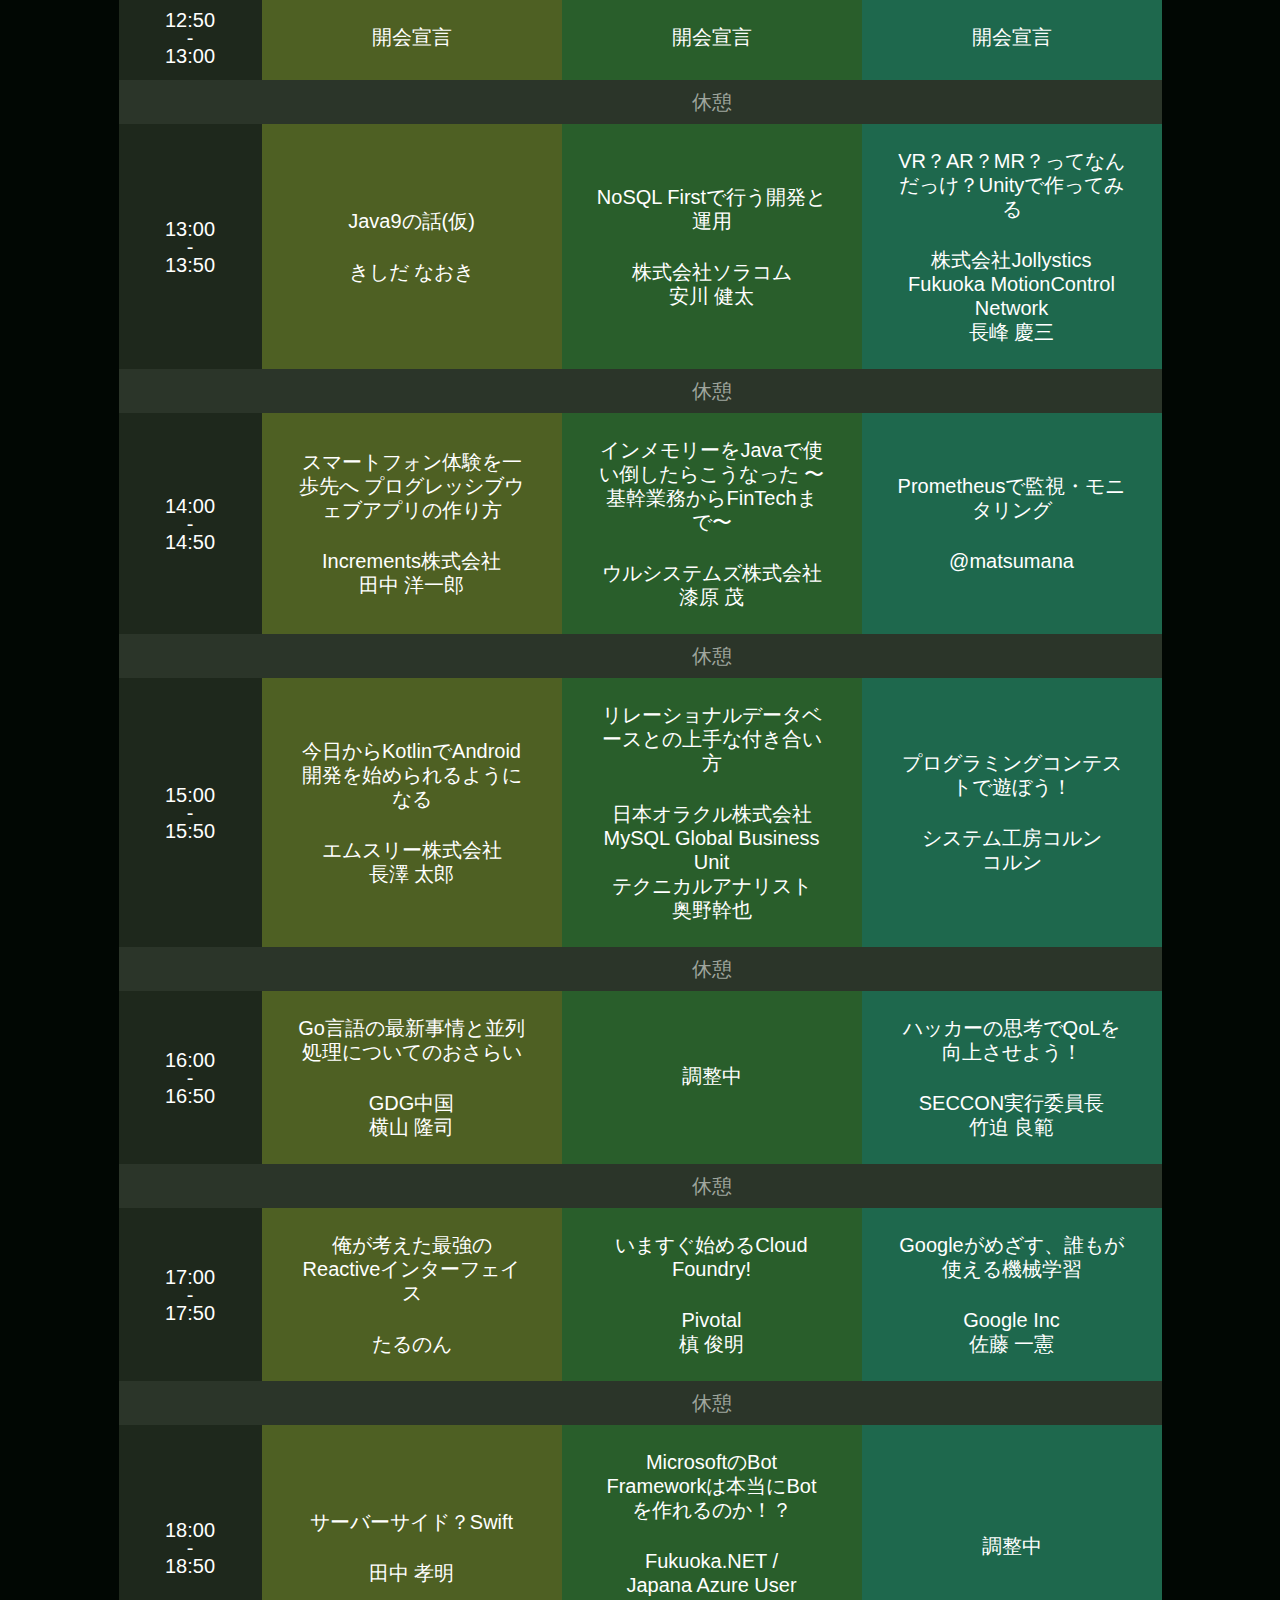
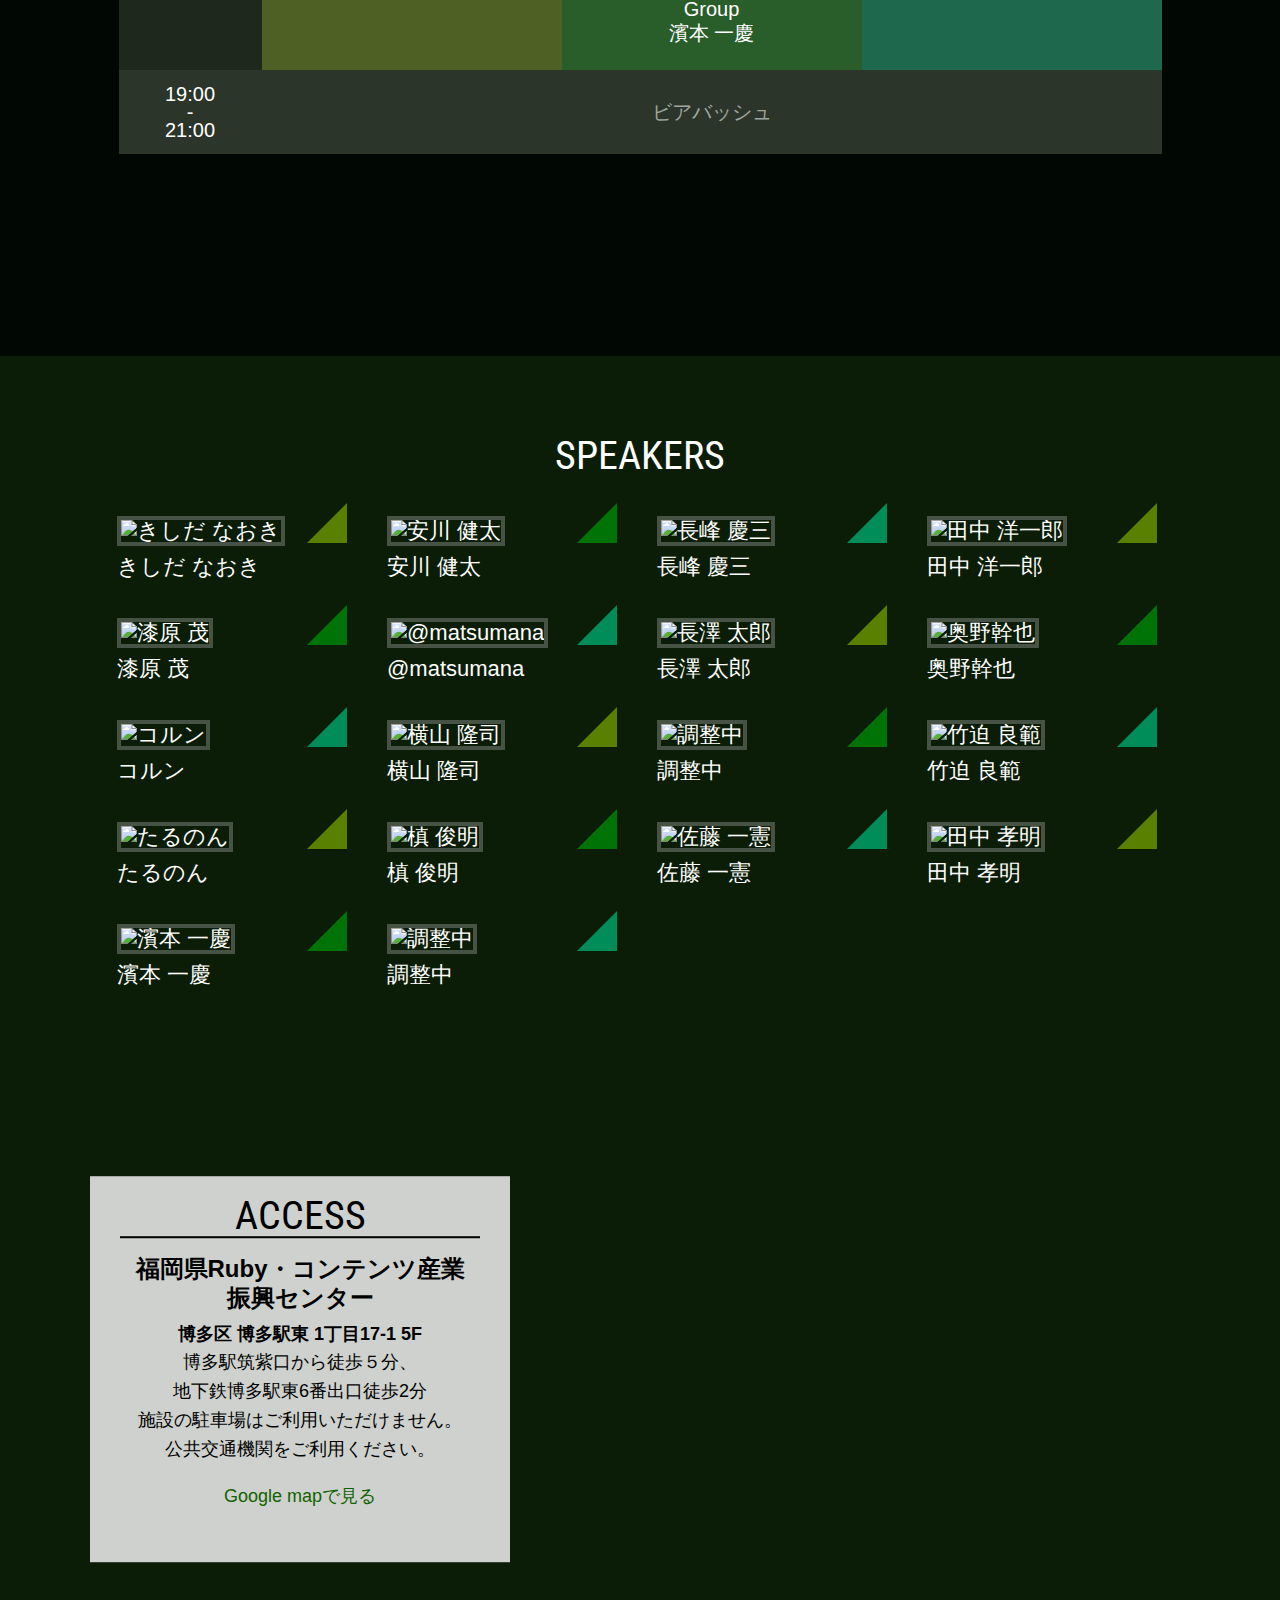
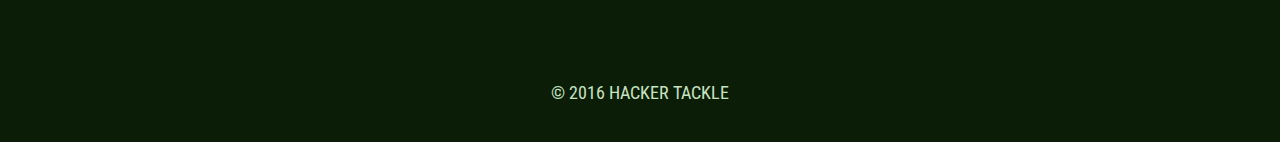
==== commit 9beac8f8: "田中さん(Swift)、奥野さん。" ====
--- a/index.html
+++ b/index.html
@@ -137,7 +137,7 @@
 	<tr>
 		<td>15:00 - 15:50</td>
 		<td id="speaker-15-h" class="speaker"><strong>今日からKotlinでAndroid開発を始められるようになる</strong><br>エムスリー株式会社 <br> 長澤 太郎</td>
-		<td id="speaker-15-k" class="speaker"><strong>調整中</strong></td>
+                <td id="speaker-15-k" class="speaker"><strong>リレーショナルデータベースとの上手な付き合い方</strong><br>日本オラクル株式会社<br>MySQL Global Business Unit<br>テクニカルアナリスト<br> 奥野幹也</td>
 		<td id="speaker-15-t" class="speaker"><strong>プログラミングコンテストで遊ぼう！</strong><br>システム工房コルン <br> コルン</td>
 	</tr>
 	<tr class="row-break">
@@ -166,7 +166,7 @@
 	</tr>
 	<tr>
 		<td>18:00 - 18:50</td>
-		<td id="speaker-18-h" class="speaker"><strong>サーバーサイドSwift</strong><br>田中 孝明</td>
+		<td id="speaker-18-h" class="speaker"><strong>サーバーサイド？Swift</strong><br>田中 孝明</td>
 		<td id="speaker-18-k" class="speaker"><strong>MicrosoftのBot Frameworkは本当にBotを作れるのか！？</strong><br>Fukuoka.NET / <br> Japana Azure User Group <br> 濱本 一慶</td>
 		<td id="speaker-18-t" class="speaker"><strong>調整中</strong></td>
 	</tr>
@@ -195,7 +195,7 @@
 		<li><div><img id="img-14-k" src="images/web2016profile/14-k-urushibara.jpg" alt="漆原 茂"><i class="k-lane"></i></div>漆原 茂</li>
 		<li><div><img id="img-14-t" src="images/web2016profile/14-t-matsumana.png" alt="@matsumana"><i class="t-lane"></i></div>@matsumana</li>
 		<li><div><img id="img-15-h" src="images/web2016profile/15-h-taro.jpg" alt="長澤 太郎"><i class="h-lane"></i></div>長澤 太郎</li>
-		<li><div><img id="img-15-k" src="images/web2016/popup-img.png" alt="調整中"><i class="k-lane"></i></div>調整中</li>
+		<li><div><img id="img-15-k" src="images/web2016/popup-img.png" alt="奥野幹也"><i class="k-lane"></i></div>奥野幹也</li>
 		<li><div><img id="img-15-t" src="images/web2016profile/15-t-colun.jpg" alt="コルン"><i class="t-lane"></i></div>コルン</li>
 		<li><div><img id="img-16-h" src="images/web2016profile/16-h-yokoyama.jpg" alt="横山 隆司"><i class="h-lane"></i></div>横山 隆司</li>
 		<li><div><img id="img-16-k" src="images/web2016/popup-img.png" alt="調整中"><i class="k-lane"></i></div>調整中</li>
@@ -350,7 +350,19 @@
 </div>
 </div>
 
-<!-- TODO 15-k -->
+<div id="overlay" name="detail-15-k">
+<div class="popup">
+	<div class="cancel cancel-sp">×</div>
+	<img src="images/web2016/popup-img.png" alt="奥野 幹也">
+	<div class="popup-text">
+		<h3>日本オラクル株式会社<br/>MySQL Global Business Unit<br/>テクニカルアナリスト<br/> 奥野 幹也</h3>
+                <p class="profile-links"><a href="" target="_blank" class=""></a></p>
+		<p>リレーショナルデータベースとの上手な付き合い方</p>
+	</div>
+	<div class="cancel cancel-pc">×</div>
+	<div class="cancel cancel-sp">×</div>
+</div>
+</div>
 
 <div id="overlay" name="detail-15-t">
 <div class="popup">
@@ -391,6 +403,19 @@
 </div>
 
 <!-- TODO 16-k -->
+<div id="overlay" name="detail-16-k">
+<div class="popup">
+	<div class="cancel cancel-sp">×</div>
+	<img src="images/web2016/popup-img.png" alt="調整中">
+	<div class="popup-text">
+		<h3>調整中</h3>
+		<p class="profile-links"><a href="" target="_blank" class=""></a></p>
+		<p></p>
+	</div>
+	<div class="cancel cancel-pc">×</div>
+	<div class="cancel cancel-sp">×</div>
+</div>
+</div>
 
 <div id="overlay" name="detail-16-t">
 <div class="popup">
@@ -482,7 +507,11 @@
 	<div class="popup-text">
 		<h3>田中 孝明</h3>
 		<p class="profile-links"><a href="" target="_blank" class=""></a></p>
-		<p>サーバーサイドSwift</p>
+		<p>サーバーサイド？Swift</p>
+                <p>
+                Swiftが誕生してから2年が経ち、今秋にも3.0がリリースされようとしています。
+                去年からサーバーサイドにも実装できると話題になってましたが、果たして現状はどうなのでしょうか？
+                実際に動作させた結果等をお話しできればと思います。</p>
 	</div>
 	<div class="cancel cancel-pc">×</div>
 	<div class="cancel cancel-sp">×</div>
@@ -504,8 +533,22 @@
 	<div class="cancel cancel-sp">×</div>
 </div>
 </div>
+
+<div id="overlay" name="detail-18-t">
+<div class="popup">
+	<div class="cancel cancel-sp">×</div>
+	<img src="images/web2016/popup-img.png" alt="調整中">
+	<div class="popup-text">
+		<h3>調整中</h3>
+		<p class="profile-links"><a href="" target="_blank" class=""></a></p>
+		<p></p>
+	</div>
+	<div class="cancel cancel-pc">×</div>
+	<div class="cancel cancel-sp">×</div>
+</div>
+</div>
+
 <div id="shadow" style="display:none;"></div>
-<!-- TODO 18-t -->
 
 <script>
 function initMap() {
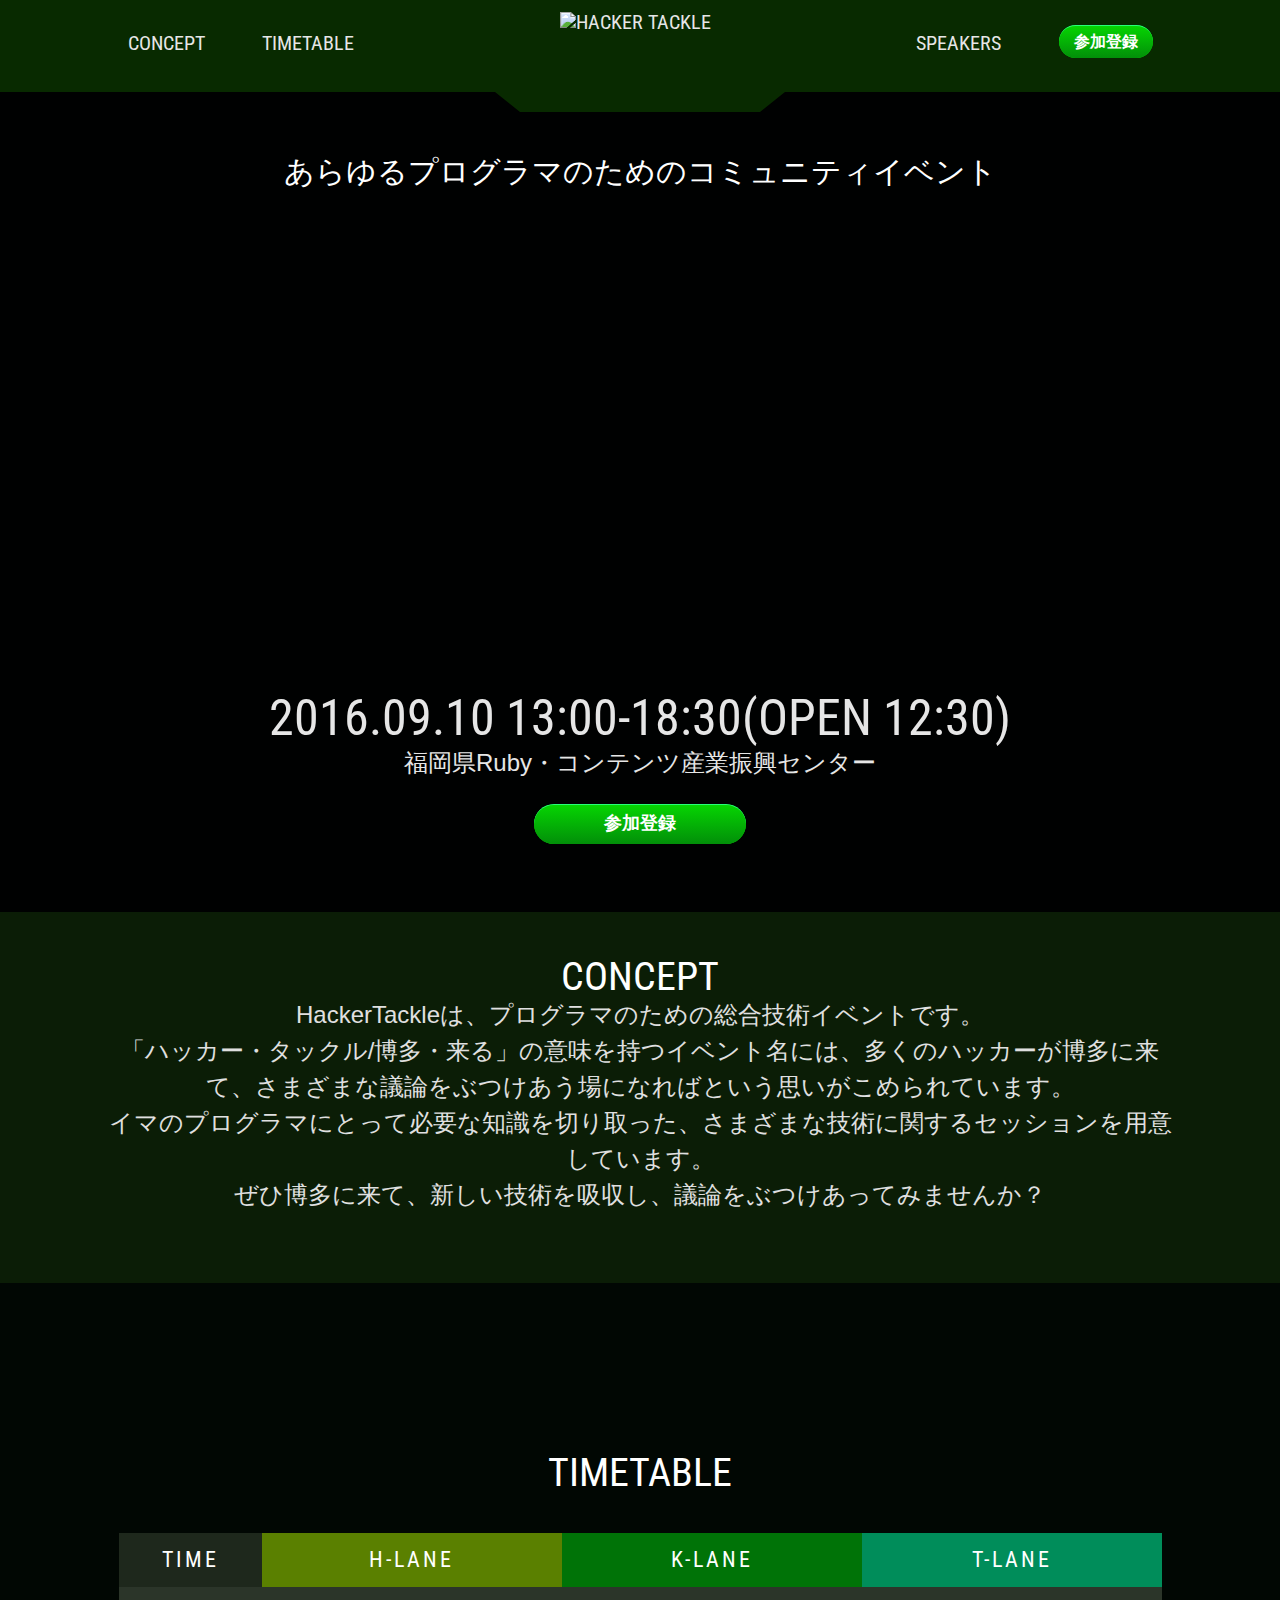
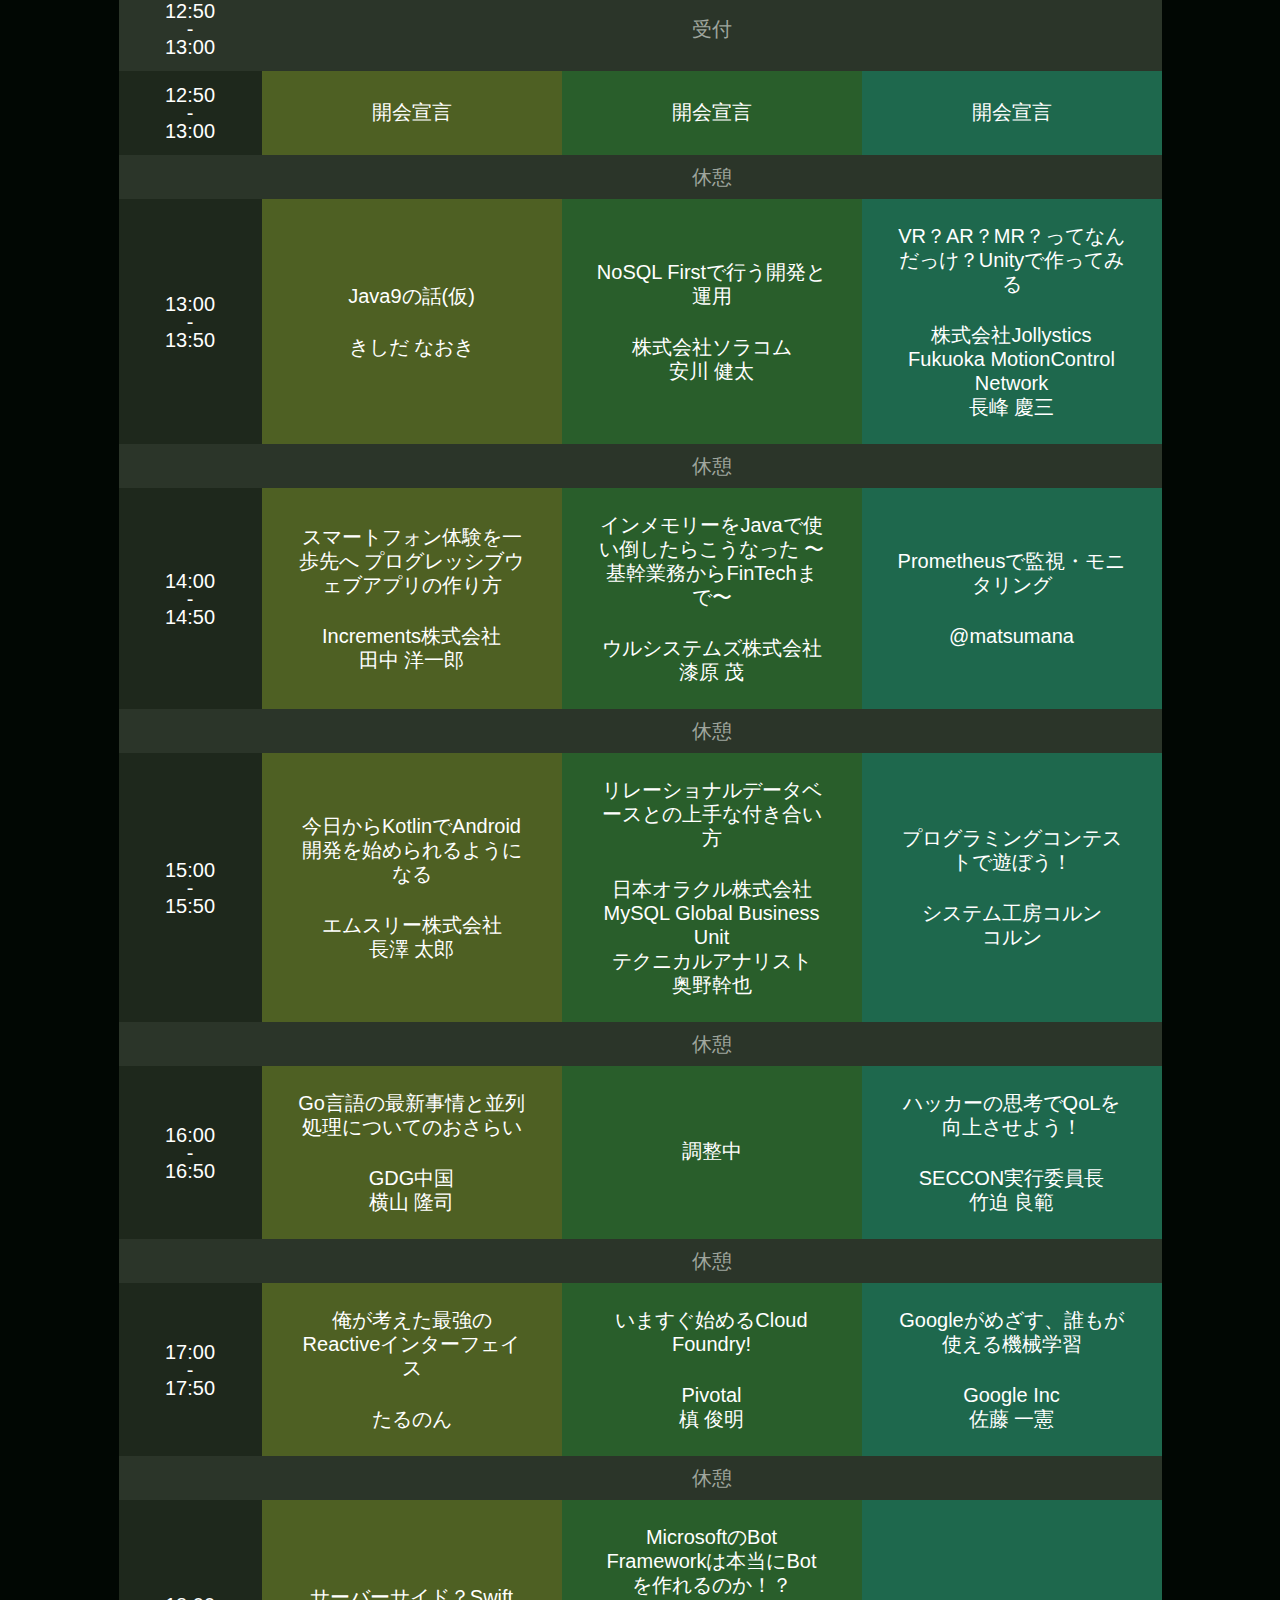
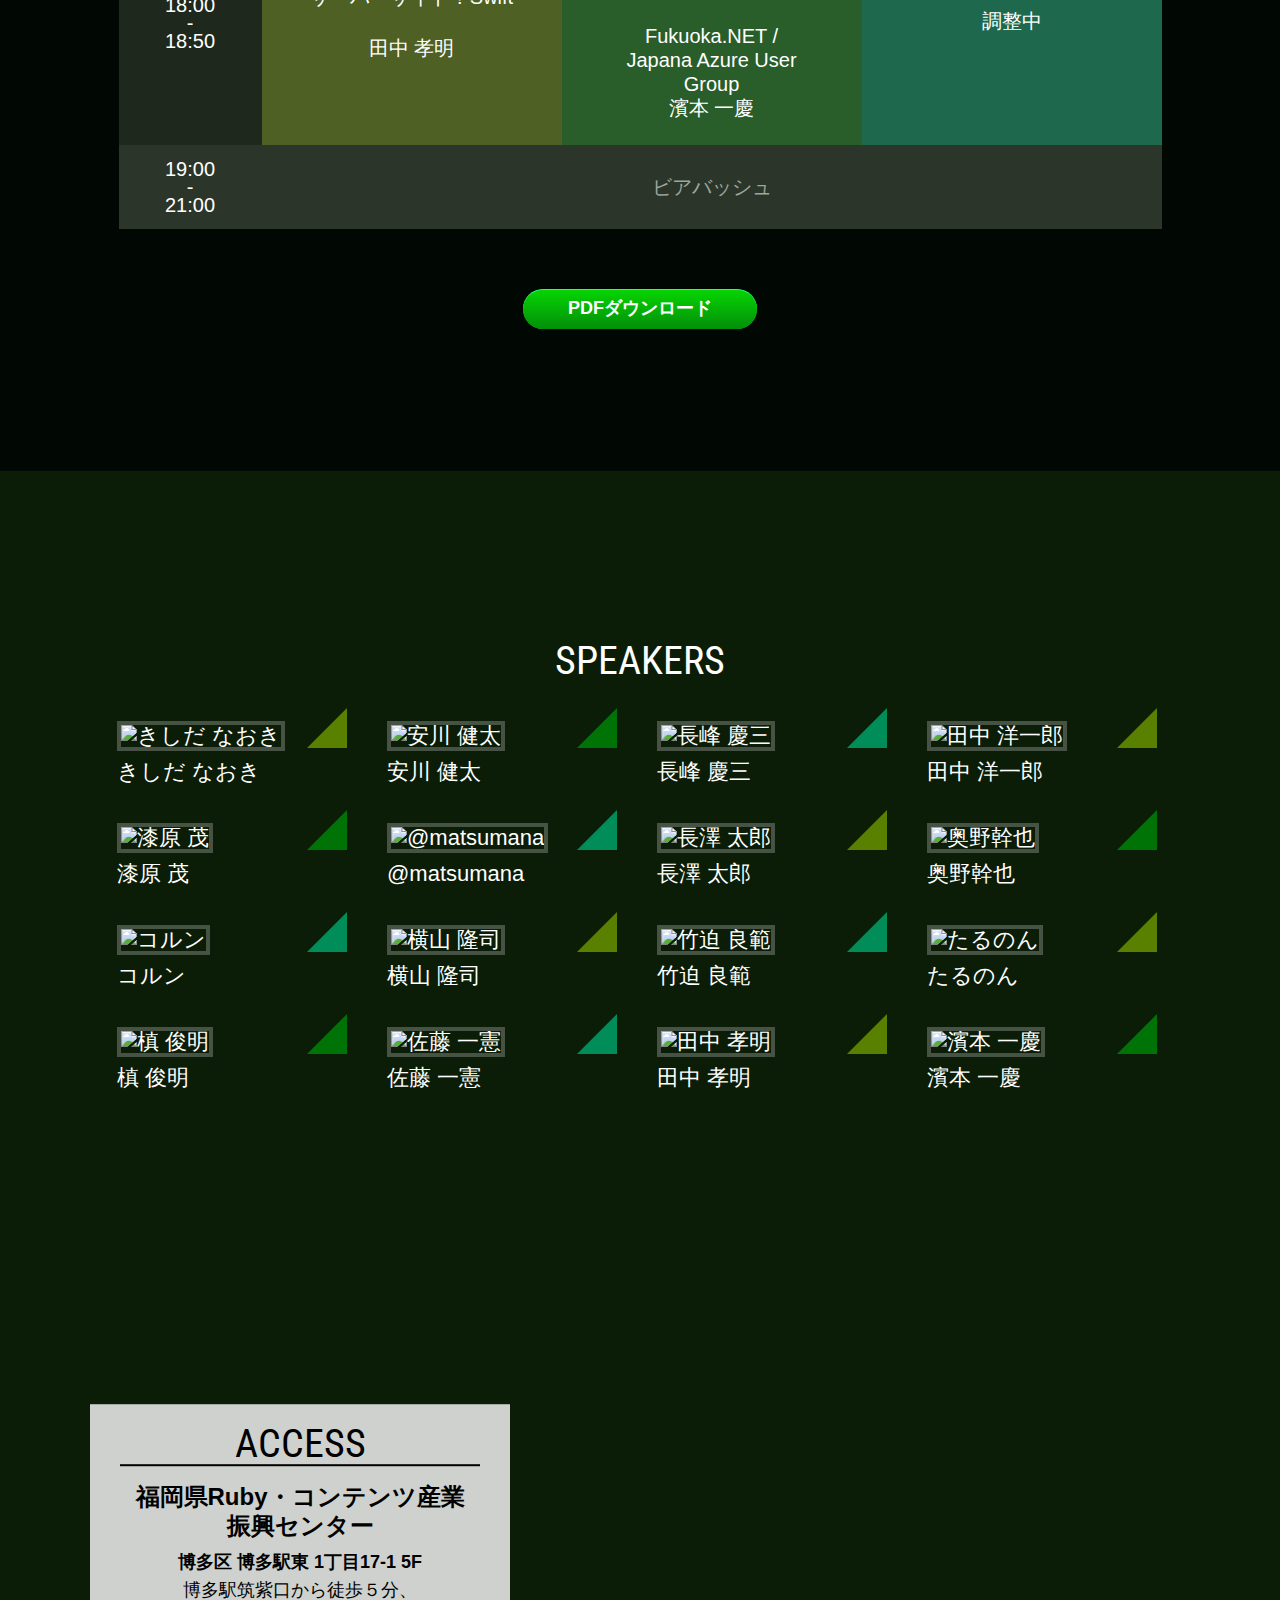
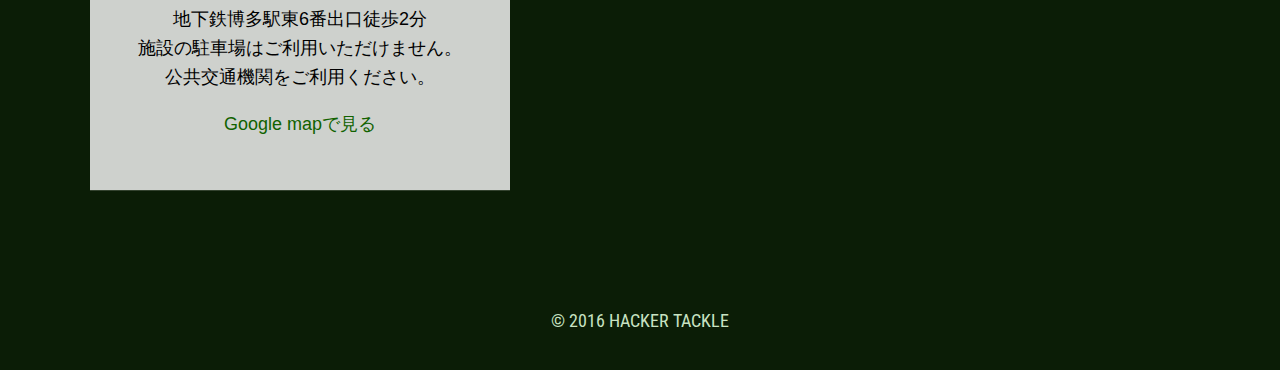
==== commit 19ace251: "Merge ccd38ef2ffb0bf090dde29fcc4d771df2e0c5c8b into 19f079f4fd0126e6c8cc6af312ea05969f1152f4" ====
--- a/index.html
+++ b/index.html
@@ -36,31 +36,13 @@
 
 <body>
 <nav>
-	<div class="nav-pc">
-		<ul class="nav-top">
-			<li><a href="#sec-concept">CONCEPT</a></li>
-			<li><a href="#sec-timetable">TIMETABLE</a></li>
-			<li><h1><a href="./" class="nav-middle">HACKER TACKLE</a></h1></li>
-			<li><a href="#sec-speakers">SPEAKERS</a></li>
-			<li><a href="http://peatix.com/event/193097" target="_blank" class="nav-btn">参加登録</a></li>
-		</ul>
-	</div>
-	<div class="nav-sp">
-		<div class="nav-top">
-			<!--<a href="#" class="hamburger">
-				<span class="bar"></span>
-				<span class="bar"></span>
-				<span class="bar"></span>
-			</a>-->
-			<h1><a href="./" class="nav-middle">HACKER TACKLE</a></h1>
-			<!--<a href="http://peatix.com/event/193097" target="_blank" class="nav-btn">参加登録</a>-->
-		</div>
-		<!--<ul class="nav-dropdown">
-			<li><a href="#sec-concept">CONCEPT</a></li>
-			<li><a href="#sec-timetable">TIMETABLE</a></li>
-			<li><a href="#sec-speakers">SPEAKERS</a></li>
-		</ul>-->
-	</div>
+	<ul class="nav-top">
+		<li class="pc-only"><a href="#sec-concept">CONCEPT</a></li>
+		<li class="pc-only"><a href="#sec-timetable">TIMETABLE</a></li>
+		<li><h1><a href="./" class="nav-middle"><img src="../images/web2016/nav-title.png" alt="HACKER TACKLE"></a></h1></li>
+		<li class="pc-only"><a href="#sec-speakers">SPEAKERS</a></li>
+		<li class="pc-only"><a href="http://peatix.com/event/193097" target="_blank" class="nav-btn">参加登録</a></li>
+	</ul>
 	<div class="trapezoid"></div>
 </nav>
 
@@ -72,18 +54,16 @@
 	<a href="http://peatix.com/event/193097" target="_blank" class="header-btn">参加登録</a>
 </header>
 
-<section class="info">
-	<a name="sec-concept" class="anchor"></a>
-	<h2>CONCEPT</h2>
+<section class="info anchor" id="sec-concept">
+	<h1>CONCEPT</h1>
 	<p>HackerTackleは、プログラマのための総合技術イベントです。</p>
 	<p>「ハッカー・タックル/博多・来る」の意味を持つイベント名には、多くのハッカーが博多に来て、さまざまな議論をぶつけあう場になればという思いがこめられています。</p>
 	<p>イマのプログラマにとって必要な知識を切り取った、さまざまな技術に関するセッションを用意しています。</p>
 	<p>ぜひ博多に来て、新しい技術を吸収し、議論をぶつけあってみませんか？</p>
 </section>
 
-<section class="timetable">
-	<a name="sec-timetable" class="anchor"></a>
-	<h2>TIMETABLE</h2>
+<section class="timetable anchor" id="sec-timetable">
+	<h1>TIMETABLE</h1>
 	<table>
 	<colgroup>
 		<col class="col-time">
@@ -137,7 +117,7 @@
 	<tr>
 		<td>15:00 - 15:50</td>
 		<td id="speaker-15-h" class="speaker"><strong>今日からKotlinでAndroid開発を始められるようになる</strong><br>エムスリー株式会社 <br> 長澤 太郎</td>
-                <td id="speaker-15-k" class="speaker"><strong>リレーショナルデータベースとの上手な付き合い方</strong><br>日本オラクル株式会社<br>MySQL Global Business Unit<br>テクニカルアナリスト<br> 奥野幹也</td>
+		<td id="speaker-15-k" class="speaker"><strong>リレーショナルデータベースとの上手な付き合い方</strong><br>日本オラクル株式会社<br>MySQL Global Business Unit<br>テクニカルアナリスト<br> 奥野幹也</td>
 		<td id="speaker-15-t" class="speaker"><strong>プログラミングコンテストで遊ぼう！</strong><br>システム工房コルン <br> コルン</td>
 	</tr>
 	<tr class="row-break">
@@ -147,7 +127,7 @@
 	<tr>
 		<td>16:00 - 16:50</td>
 		<td id="speaker-16-h" class="speaker"><strong>Go言語の最新事情と並列処理についてのおさらい</strong><br>GDG中国 <br> 横山 隆司</td>
-		<td id="speaker-16-k" class="speaker"><strong>調整中</strong></td>
+		<td id="speaker-16-k" class="speaker yet"><strong>調整中</strong></td>
 		<td id="speaker-16-t" class="speaker"><strong>ハッカーの思考でQoLを向上させよう！</strong><br>SECCON実行委員長 <br>  竹迫 良範</td>
 	</tr>
 	<tr class="row-break">
@@ -168,7 +148,7 @@
 		<td>18:00 - 18:50</td>
 		<td id="speaker-18-h" class="speaker"><strong>サーバーサイド？Swift</strong><br>田中 孝明</td>
 		<td id="speaker-18-k" class="speaker"><strong>MicrosoftのBot Frameworkは本当にBotを作れるのか！？</strong><br>Fukuoka.NET / <br> Japana Azure User Group <br> 濱本 一慶</td>
-		<td id="speaker-18-t" class="speaker"><strong>調整中</strong></td>
+		<td id="speaker-18-t" class="speaker yet"><strong>調整中</strong></td>
 	</tr>
 	<tr class="row-break">
 		<td>19:00 - 21:00</td>
@@ -182,37 +162,38 @@
 		<a href="#sec-timetable" class="lane-btn k-lane-btn">K-LANE</a>
 		<a href="#sec-timetable" class="lane-btn t-lane-btn">T-LANE</a>
 	</div>
-</section>
-
-<section class="speakers">
-	<a name="sec-speakers" class="anchor"></a>
-	<h2>SPEAKERS</h2>
+
+	<a href="pdf/2016timetable.pdf" target="_blank" class="download-btn">PDFダウンロード</a>
+</section>
+
+<section class="speakers anchor" id="sec-speakers">
+	<h1>SPEAKERS</h1>
 	<ul>
-		<li><div><img id="img-13-h" src="images/web2016profile/13-h-kis.jpeg" alt="きしだ なおき"><i class="h-lane"></i></div>きしだ なおき</li>
-		<li><div><img id="img-13-k" src="images/web2016profile/13-k-yasukawa.png" alt="安川 健太"><i class="k-lane"></i></div>安川 健太</li>
-		<li><div><img id="img-13-t" src="images/web2016profile/13-t-nagamine.jpg" alt="長峰 慶三"><i class="t-lane"></i></div>長峰 慶三</li>
-		<li><div><img id="img-14-h" src="images/web2016profile/14-h-yoichiro.jpeg" alt="田中 洋一郎"><i class="h-lane"></i></div>田中 洋一郎</li>
-		<li><div><img id="img-14-k" src="images/web2016profile/14-k-urushibara.jpg" alt="漆原 茂"><i class="k-lane"></i></div>漆原 茂</li>
-		<li><div><img id="img-14-t" src="images/web2016profile/14-t-matsumana.png" alt="@matsumana"><i class="t-lane"></i></div>@matsumana</li>
-		<li><div><img id="img-15-h" src="images/web2016profile/15-h-taro.jpg" alt="長澤 太郎"><i class="h-lane"></i></div>長澤 太郎</li>
-		<li><div><img id="img-15-k" src="images/web2016/popup-img.png" alt="奥野幹也"><i class="k-lane"></i></div>奥野幹也</li>
-		<li><div><img id="img-15-t" src="images/web2016profile/15-t-colun.jpg" alt="コルン"><i class="t-lane"></i></div>コルン</li>
-		<li><div><img id="img-16-h" src="images/web2016profile/16-h-yokoyama.jpg" alt="横山 隆司"><i class="h-lane"></i></div>横山 隆司</li>
-		<li><div><img id="img-16-k" src="images/web2016/popup-img.png" alt="調整中"><i class="k-lane"></i></div>調整中</li>
-		<li><div><img id="img-16-t" src="images/web2016profile/16-t-takesako.jpg" alt="竹迫 良範"><i class="t-lane"></i></div>竹迫 良範</li>
-		<li><div><img id="img-17-h" src="images/web2016profile/17-h-tarunon.jpg" alt="たるのん"><i class="h-lane"></i></div>たるのん</li>
-		<li><div><img id="img-17-k" src="images/web2016profile/17-k-maki.jpg" alt="槙 俊明"><i class="k-lane"></i></div>槙 俊明</li>
-		<li><div><img id="img-17-t" src="images/web2016profile/17-t-sato.png" alt="佐藤 一憲"><i class="t-lane"></i></div>佐藤 一憲</li>
-		<li><div><img id="img-18-h" src="images/web2016/popup-img.png" alt="田中 孝明"><i class="h-lane"></i></div>田中 孝明</li>
-		<li><div><img id="img-18-k" src="images/web2016profile/18-k-hamamoto.jpg" alt="濱本 一慶"><i class="k-lane"></i></div>濱本 一慶</li>
-		<li><div><img id="img-18-t" src="images/web2016/popup-img.png" alt="調整中"><i class="t-lane"></i></div>調整中</li>
+		<li id="img-13-h"><div><img src="images/web2016profile/13-h-kis.jpeg" alt="きしだ なおき"><i class="h-lane"></i></div>きしだ なおき</li>
+		<li id="img-13-k"><div><img src="images/web2016profile/13-k-yasukawa.png" alt="安川 健太"><i class="k-lane"></i></div>安川 健太</li>
+		<li id="img-13-t"><div><img src="images/web2016profile/13-t-nagamine.jpg" alt="長峰 慶三"><i class="t-lane"></i></div>長峰 慶三</li>
+		<li id="img-14-h"><div><img src="images/web2016profile/14-h-yoichiro.jpeg" alt="田中 洋一郎"><i class="h-lane"></i></div>田中 洋一郎</li>
+		<li id="img-14-k"><div><img src="images/web2016profile/14-k-urushibara.jpg" alt="漆原 茂"><i class="k-lane"></i></div>漆原 茂</li>
+		<li id="img-14-t"><div><img src="images/web2016profile/14-t-matsumana.png" alt="@matsumana"><i class="t-lane"></i></div>@matsumana</li>
+		<li id="img-15-h"><div><img src="images/web2016profile/15-h-taro.jpg" alt="長澤 太郎"><i class="h-lane"></i></div>長澤 太郎</li>
+		<li id="img-15-k"><div><img src="images/web2016/popup-img.png" alt="奥野幹也"><i class="k-lane"></i></div>奥野幹也</li>
+		<li id="img-15-t"><div><img src="images/web2016profile/15-t-colun.jpg" alt="コルン"><i class="t-lane"></i></div>コルン</li>
+		<li id="img-16-h"><div><img src="images/web2016profile/16-h-yokoyama.jpg" alt="横山 隆司"><i class="h-lane"></i></div>横山 隆司</li>
+		<!-- <li id="img-16-k"><div><img src="images/web2016/popup-img.png" alt="調整中"><i class="k-lane"></i></div>調整中</li> -->
+		<li id="img-16-t"><div><img src="images/web2016profile/16-t-takesako.jpg" alt="竹迫 良範"><i class="t-lane"></i></div>竹迫 良範</li>
+		<li id="img-17-h"><div><img src="images/web2016profile/17-h-tarunon.jpg" alt="たるのん"><i class="h-lane"></i></div>たるのん</li>
+		<li id="img-17-k"><div><img src="images/web2016profile/17-k-maki.jpg" alt="槙 俊明"><i class="k-lane"></i></div>槙 俊明</li>
+		<li id="img-17-t"><div><img src="images/web2016profile/17-t-sato.png" alt="佐藤 一憲"><i class="t-lane"></i></div>佐藤 一憲</li>
+		<li id="img-18-h"><div><img src="images/web2016/popup-img.png" alt="田中 孝明"><i class="h-lane"></i></div>田中 孝明</li>
+		<li id="img-18-k"><div><img src="images/web2016profile/18-k-hamamoto.jpg" alt="濱本 一慶"><i class="k-lane"></i></div>濱本 一慶</li>
+		<!-- <li id="img-18-t"><div><img src="images/web2016/popup-img.png" alt="調整中"><i class="t-lane"></i></div>調整中</li> -->
 	</ul>
 </section>
 
 <section class="map-container">
 	<div id="map"></div>
-	<div class="overlay"><div class="overlay-inner">
-		<h2>ACCESS</h2>
+	<div class="overlay-map"><div class="overlay-inner">
+		<h1>ACCESS</h1>
 		<div class="line"></div>
 		<p class="over-txt01">福岡県Ruby・コンテンツ産業<br>振興センター</p>
 		<p class="over-txt02">
@@ -229,312 +210,293 @@
 
 <footer><small>© 2016 HACKER TACKLE</small></footer>
 
-<div id="overlay" name="detail-13-h">
+<section class="overlay" id="detail-13-h">
 <div class="popup">
 	<div class="cancel cancel-sp">×</div>
 	<img src="images/web2016profile/13-h-kis.jpeg" alt="きしだ なおき">
 	<div class="popup-text">
-		<h3>きしだ なおき</h3>
+		<h1>きしだ なおき</h1>
 		<p class="profile-links"><a href="http://d.hatena.ne.jp/nowokay/" target="_blank" class="blog">Blog</a>/<a href="https://twitter.com/kis" target="_blank" class="twitter">Twitter</a></p>
-		<p>Java9の話(仮)<br>
-	</div>
-	<div class="cancel cancel-pc">×</div>
-	<div class="cancel cancel-sp">×</div>
-</div>
-</div>
-
-<div id="overlay" name="detail-13-k">
+		<h2>Java9の話(仮)</h2>
+	</div>
+	<div class="cancel">×</div>
+</div>
+</section>
+
+<section class="overlay" id="detail-13-k">
 <div class="popup">
 	<div class="cancel cancel-sp">×</div>
 	<img src="images/web2016profile/13-k-yasukawa.png" alt="安川 健太">
 	<div class="popup-text">
-		<h3>株式会社ソラコム <br> 安川 健太</h3>
+		<h1>株式会社ソラコム <br> 安川 健太</h1>
 		<p class="profile-links"><a href="https://twitter.com/thekentiest" target="_blank" class="twitter">Twitter</a></p>
-		<p>NoSQL Firstで行う開発と運用<br>
-          皆は新しいアプリケーションやWebサービスを開発する際、どうやって使用するデータベースを選んでいますか？</p>
-        <p>使い慣れた高機能なRelational Databaseを使えばたいていのユースケースで迅速に複雑なアプリケーションを実現出来ると思います。</p>
-        <p>ただ、ここで一瞬立ち止まって、作ろうとしてるアプリケーションに本当にRelational Databaseの機能が必要か考えてみるとどうでしょうか？</p>
-        <p>もしNoSQLで実現出来るのであれば、より運用しやすく、パフォーマンスも予測しやすい形でシステム全体を実現出来る可能性があります。</p>
-        <p>本講演では、まず開発しようとするアプリケーションがNoSQLで実現出来ないか考えてみるところから始めるNoSQL Firstのすゝめと、その考えで実際に開発・運用しているIoTプラットフォームの実例を交えながらご紹介します。</p>
-	</div>
-	<div class="cancel cancel-pc">×</div>
-	<div class="cancel cancel-sp">×</div>
-</div>
-</div>
-
-<div id="overlay" name="detail-13-t">
+		<h2>NoSQL Firstで行う開発と運用</h2>
+		<p>皆は新しいアプリケーションやWebサービスを開発する際、どうやって使用するデータベースを選んでいますか？</p>
+    <p>使い慣れた高機能なRelational Databaseを使えばたいていのユースケースで迅速に複雑なアプリケーションを実現出来ると思います。</p>
+    <p>ただ、ここで一瞬立ち止まって、作ろうとしてるアプリケーションに本当にRelational Databaseの機能が必要か考えてみるとどうでしょうか？</p>
+    <p>もしNoSQLで実現出来るのであれば、より運用しやすく、パフォーマンスも予測しやすい形でシステム全体を実現出来る可能性があります。</p>
+    <p>本講演では、まず開発しようとするアプリケーションがNoSQLで実現出来ないか考えてみるところから始めるNoSQL Firstのすゝめと、その考えで実際に開発・運用しているIoTプラットフォームの実例を交えながらご紹介します。</p>
+	</div>
+	<div class="cancel">×</div>
+</div>
+</section>
+
+<section class="overlay" id="detail-13-t">
 <div class="popup">
 	<div class="cancel cancel-sp">×</div>
 	<img src="images/web2016profile/13-t-nagamine.jpg" alt="長峰 慶三">
 	<div class="popup-text">
-		<h3>株式会社Jollystics <br> Fukuoka MotionControl Network <br> 長峰 慶三</h3>
+		<h1>株式会社Jollystics <br> Fukuoka MotionControl Network <br> 長峰 慶三</h1>
 		<p class="profile-links"><a href="https://twitter.com/KzoNag" target="_blank" class="twitter">Twitter</a></p>
-		<p>VR？AR？MR？ってなんだっけ？Unityで作ってみる<br>
-          2016年は複数のVRデバイスが一般発売され、VR元年と呼ばれることがあります。</p>
-          <p>7月にリリースされて世界中で話題のポケモンGOにはARモードが実装されています。</p>
-          <p>MicrosoftはMRを実現するHoloLensというデバイスを発表しました。</p>
-          <p>えっと、VR/AR/MRってなんだっけ？どう違うの？</p>
-          <p>最近よく耳にするけどイマイチ違いがよく分からないこれらの技術。</p>
-          <p>Unityを使って実際に作って試してみたことをお話ししようと思います。</p>
-	</div>
-	<div class="cancel cancel-pc">×</div>
-	<div class="cancel cancel-sp">×</div>
-</div>
-</div>
-
-<div id="overlay" name="detail-14-h">
+		<h2>VR？AR？MR？ってなんだっけ？Unityで作ってみる</h2>
+    <p>2016年は複数のVRデバイスが一般発売され、VR元年と呼ばれることがあります。</p>
+    <p>7月にリリースされて世界中で話題のポケモンGOにはARモードが実装されています。</p>
+    <p>MicrosoftはMRを実現するHoloLensというデバイスを発表しました。</p>
+    <p>えっと、VR/AR/MRってなんだっけ？どう違うの？</p>
+    <p>最近よく耳にするけどイマイチ違いがよく分からないこれらの技術。</p>
+    <p>Unityを使って実際に作って試してみたことをお話ししようと思います。</p>
+	</div>
+	<div class="cancel">×</div>
+</div>
+</section>
+
+<section class="overlay" id="detail-14-h">
 <div class="popup">
 	<div class="cancel cancel-sp">×</div>
 	<img src="images/web2016profile/14-h-yoichiro.jpeg" alt="田中 洋一郎">
 	<div class="popup-text">
-		<h3>Increments株式会社 <br> 田中 洋一郎 <br> Google Developers Expert (Chrome担当)</h3>
+		<h1>Increments株式会社 <br> 田中 洋一郎 <br> Google Developers Expert (Chrome担当)</h1>
 		<p class="profile-links"><a href="https://www.eisbahn.jp/" target="_blank" class="blog">Blog</a>/<a href="https://twitter.com/yoichiro" target="_blank" class="twitter">Twitter</a></p>
-		<p>スマートフォン体験を一歩先へ プログレッシブウェブアプリの作り方<br>
-          本セッションでは、プログレッシブウェブアプリの概要、それを構成する技術、開発時のTipsなどを紹介いたします。</p>
-	</div>
-	<div class="cancel cancel-pc">×</div>
-	<div class="cancel cancel-sp">×</div>
-</div>
-</div>
-
-<div id="overlay" name="detail-14-k">
+		<h2>スマートフォン体験を一歩先へ プログレッシブウェブアプリの作り方</h2>
+		<p>本セッションでは、プログレッシブウェブアプリの概要、それを構成する技術、開発時のTipsなどを紹介いたします。</p>
+	</div>
+	<div class="cancel">×</div>
+</div>
+</section>
+
+<section class="overlay" id="detail-14-k">
 <div class="popup">
 	<div class="cancel cancel-sp">×</div>
 	<img src="images/web2016profile/14-k-urushibara.jpg" alt="漆原 茂">
 	<div class="popup-text">
-		<h3>ウルシステムズ株式会社 <br> 代表取締役社長 <br> 漆原 茂</h3>
+		<h1>ウルシステムズ株式会社 <br> 代表取締役社長 <br> 漆原 茂</h1>
 		<p class="profile-links"><a href="https://www.facebook.com/shigeru.urushibara" target="_blank" class="facebook">Facebook</a></p>
-		<p>インメモリーをJavaで使い倒したらこうなった <br> 〜基幹業務からFinTechまで〜<br>
-          もはやDB中心は時代遅れだ！ゴリゴリにインメモリー処理を使い倒すと、こんなにすごいシステムができるぞ。</p>
-	</div>
-	<div class="cancel cancel-pc">×</div>
-	<div class="cancel cancel-sp">×</div>
-</div>
-</div>
-
-<div id="overlay" name="detail-14-t">
+		<h2>インメモリーをJavaで使い倒したらこうなった <br> 〜基幹業務からFinTechまで〜</h2>
+    <p>もはやDB中心は時代遅れだ！ゴリゴリにインメモリー処理を使い倒すと、こんなにすごいシステムができるぞ。</p>
+	</div>
+	<div class="cancel">×</div>
+</div>
+</section>
+
+<section class="overlay" id="detail-14-t">
 <div class="popup">
 	<div class="cancel cancel-sp">×</div>
 	<img src="images/web2016profile/14-t-matsumana.png" alt="@matsumana">
 	<div class="popup-text">
-		<h3>@matsumana</h3>
+		<h1>@matsumana</h1>
 		<p class="profile-links"><a href="https://matsumana.info/" target="_blank" class="blog">Blog</a>/<a href="https://twitter.com/matsumana" target="_blank" class="twitter">Twitter</a></p>
-		<p>Prometheusで監視・モニタリング<br>
-        Prometheusとは、SoundCloud社が開発しOSSで公開されてる新しい監視・モニタリングツールです。</p>
-        <p>東京ではPrometheus Casual Talks。</p>
-        <p>ロンドンではPrometheus London meetup。</p>
-        <p>ベルリンではPromConが開催され、最近注目度が高まってきています。</p>
-        <p>他のツールと比較したPrometheusのpros/consについてお話します。</p>
-	</div>
-	<div class="cancel cancel-pc">×</div>
-	<div class="cancel cancel-sp">×</div>
-</div>
-</div>
-
-<div id="overlay" name="detail-15-h">
+		<h2>Prometheusで監視・モニタリング</h2>
+    <p>Prometheusとは、SoundCloud社が開発しOSSで公開されてる新しい監視・モニタリングツールです。</p>
+    <p>東京ではPrometheus Casual Talks。</p>
+    <p>ロンドンではPrometheus London meetup。</p>
+    <p>ベルリンではPromConが開催され、最近注目度が高まってきています。</p>
+    <p>他のツールと比較したPrometheusのpros/consについてお話します。</p>
+	</div>
+	<div class="cancel">×</div>
+</div>
+</section>
+
+<section class="overlay" id="detail-15-h">
 <div class="popup">
 	<div class="cancel cancel-sp">×</div>
 	<img src="images/web2016profile/15-h-taro.jpg" alt="長澤 太郎">
 	<div class="popup-text">
-		<h3>エムスリー株式会社 <br> 長澤 太郎</h3>
+		<h1>エムスリー株式会社 <br> 長澤 太郎</h1>
 		<p class="profile-links"><a href="http://taro.hatenablog.jp/" target="_blank" class="blog">Blog</a>/<a href="https://twitter.com/ngsw_taro" target="_blank" class="twitter">Twitter</a></p>
-		<p>今日からKotlinでAndroid開発を始められるようになる<br>
-          今注目を集めているJavaの代替言語であるKotlin（ことりん）の紹介をします。</p>
-          <p>Kotlinの誕生経緯や特徴などの背景から始まり、実際の文法や機能などをコードを示しながら解説します。</p>
-          <p>Androidアプリ開発での活用方法や、さらに一歩攻め込んだテクニックも紹介します。</p>
-          <p>当セッションの終了時には、Kotlinを使ったAndroidアプリ開発にチャレンジできるようになっているはずです！</p>
-          <p>対象者: 面白い新しい言語を探し求めている人。JavaやAndroidの経験があると、より楽しめます。</p>
-	</div>
-	<div class="cancel cancel-pc">×</div>
-	<div class="cancel cancel-sp">×</div>
-</div>
-</div>
-
-<div id="overlay" name="detail-15-k">
+		<h2>今日からKotlinでAndroid開発を始められるようになる</h2>
+    <p>今注目を集めているJavaの代替言語であるKotlin（ことりん）の紹介をします。</p>
+    <p>Kotlinの誕生経緯や特徴などの背景から始まり、実際の文法や機能などをコードを示しながら解説します。</p>
+    <p>Androidアプリ開発での活用方法や、さらに一歩攻め込んだテクニックも紹介します。</p>
+    <p>当セッションの終了時には、Kotlinを使ったAndroidアプリ開発にチャレンジできるようになっているはずです！</p>
+    <p>対象者: 面白い新しい言語を探し求めている人。JavaやAndroidの経験があると、より楽しめます。</p>
+	</div>
+	<div class="cancel">×</div>
+</div>
+</section>
+
+<section class="overlay" id="detail-15-k">
 <div class="popup">
 	<div class="cancel cancel-sp">×</div>
 	<img src="images/web2016/popup-img.png" alt="奥野 幹也">
 	<div class="popup-text">
-		<h3>日本オラクル株式会社<br/>MySQL Global Business Unit<br/>テクニカルアナリスト<br/> 奥野 幹也</h3>
-                <p class="profile-links"><a href="" target="_blank" class=""></a></p>
-		<p>リレーショナルデータベースとの上手な付き合い方</p>
-	</div>
-	<div class="cancel cancel-pc">×</div>
-	<div class="cancel cancel-sp">×</div>
-</div>
-</div>
-
-<div id="overlay" name="detail-15-t">
+		<h1>日本オラクル株式会社<br/>MySQL Global Business Unit<br/>テクニカルアナリスト<br/> 奥野 幹也</h1>
+		<h2>リレーショナルデータベースとの上手な付き合い方</h2>
+	</div>
+	<div class="cancel">×</div>
+</div>
+</section>
+
+<section class="overlay" id="detail-15-t">
 <div class="popup">
 	<div class="cancel cancel-sp">×</div>
 	<img src="images/web2016profile/15-t-colun.jpg" alt="コルン">
 	<div class="popup-text">
-		<h3>システム工房コルン <br> コルン</h3>
+		<h1>システム工房コルン <br> コルン</h1>
 		<p class="profile-links"><a href="http://www.colun.net/" target="_blank" class="blog">Blog</a>/<a href="https://twitter.com/colun" target="_blank" class="twitter">Twitter</a></p>
-		<p>プログラミングコンテストで遊ぼう！<br>
-          プログラミングコンテストって聞くと、なんだか難しそう？</p>
-          <p>数学ができなきゃ、手も足も出ないんでしょう？</p>
-          <p>いえいえ、待って待って！！</p>
-          <p>飛び抜けた数学力がなくても、プログラミング自慢でなくても、知恵を振り絞れば戦えるコンテストもある。</p>
-          <p>最近はゲーム画面付きのコンテストも存在し、ゲーム感覚で遊べちゃう。</p>
-          <p>アニメやゲームの話をする様に、友達とプログラミングコンテストの話をするのって、すごく楽しい。</p>
-          <p>出題の不備を突いて単独トップに躍り出た時は、爽快この上ない。</p>
-          <p>そんな、ちょっと不思議な知恵比べの世界をご紹介したいと思います。</p>
-	</div>
-	<div class="cancel cancel-pc">×</div>
-	<div class="cancel cancel-sp">×</div>
-</div>
-</div>
-
-<div id="overlay" name="detail-16-h">
+		<h2>プログラミングコンテストで遊ぼう！</h2>
+    <p>プログラミングコンテストって聞くと、なんだか難しそう？</p>
+    <p>数学ができなきゃ、手も足も出ないんでしょう？</p>
+    <p>いえいえ、待って待って！！</p>
+    <p>飛び抜けた数学力がなくても、プログラミング自慢でなくても、知恵を振り絞れば戦えるコンテストもある。</p>
+    <p>最近はゲーム画面付きのコンテストも存在し、ゲーム感覚で遊べちゃう。</p>
+    <p>アニメやゲームの話をする様に、友達とプログラミングコンテストの話をするのって、すごく楽しい。</p>
+    <p>出題の不備を突いて単独トップに躍り出た時は、爽快この上ない。</p>
+    <p>そんな、ちょっと不思議な知恵比べの世界をご紹介したいと思います。</p>
+	</div>
+	<div class="cancel">×</div>
+</div>
+</section>
+
+<section class="overlay" id="detail-16-h">
 <div class="popup">
 	<div class="cancel cancel-sp"></div>
 	<img src="images/web2016profile/16-h-yokoyama.jpg" alt="横山 隆司">
 	<div class="popup-text">
-		<h3>GDG中国 <br> 横山 隆司</h3>
+		<h1>GDG中国 <br> 横山 隆司</h1>
 		<p class="profile-links"><a href="http://qiita.com/ttyokoyama" target="_blank" class="blog">Blog</a>/<a href="https://twitter.com/ttyokoyama" target="_blank" class="twitter">Twitter</a></p>
-		<p>Go言語の最新事情と並列処理についてのおさらい<br>
-          Go言語1.7がリリースされました。個人的な注目ポイントと、並列処理のパターンについて話してみます。</p>
-          <p>Go言語の良いところ、悪いところをいろいろ感じていただき、Go言語を使ってみようと思っていただけたら幸いです。</p>
-	</div>
-	<div class="cancel cancel-pc">×</div>
-	<div class="cancel cancel-sp">×</div>
-</div>
-</div>
+		<h2>Go言語の最新事情と並列処理についてのおさらい</h2>
+    <p>Go言語1.7がリリースされました。個人的な注目ポイントと、並列処理のパターンについて話してみます。</p>
+    <p>Go言語の良いところ、悪いところをいろいろ感じていただき、Go言語を使ってみようと思っていただけたら幸いです。</p>
+	</div>
+	<div class="cancel">×</div>
+</div>
+</section>
 
 <!-- TODO 16-k -->
-<div id="overlay" name="detail-16-k">
+<section class="overlay" id="detail-16-k">
 <div class="popup">
 	<div class="cancel cancel-sp">×</div>
 	<img src="images/web2016/popup-img.png" alt="調整中">
 	<div class="popup-text">
-		<h3>調整中</h3>
+		<h1>調整中</h1>
+		<p></p>
+	</div>
+	<div class="cancel">×</div>
+</div>
+</section>
+
+<section class="overlay" id="detail-16-t">
+<div class="popup">
+	<div class="cancel cancel-sp">×</div>
+	<img src="images/web2016profile/16-t-takesako.jpg" alt="竹迫 良範">
+	<div class="popup-text">
+		<h1>SECCON実行委員長 <br> 竹迫 良範</h1>
+		<p class="profile-links"><a href="http://takesako.hatenablog.com/" target="_blank" class="blog">Blog</a>/<a href="https://twitter.com/takesako" target="_blank" class="twitter">Twitter</a></p>
+		<h2>ハッカーの思考でQoLを向上させよう！</h2>
+    <p>ボットの開発や、機械学習による単純作業の自動化によって、人類全体の無駄な時間をなくし、個々人のQoL（Quality of Life）を向上させましょう。</p>
+    <p>本来ハッカーとは、コンピュータについて常人より深い技術的知識を持ち、その知識を利用して、技術的な課題に対して、最小限の手間で、最大の効果を生み出す人々を指す言葉でした。</p>
+    <p>近年インターネットの発展により、サイバー空間で活躍する様々なハッカーが登場し、ハッカーの意味も変わってきました。</p>
+    <p>ハッキングの本質は、既存の複数の要素を巧妙に組み合わせることによって、元々意図していない動作をさせること。</p>
+    <p>これからのハッカーに求められるスキルセットやキャリア像についてお話しします。</p>
+	</div>
+	<div class="cancel">×</div>
+</div>
+</section>
+
+<section class="overlay" id="detail-17-h">
+<div class="popup">
+	<div class="cancel cancel-sp">×</div>
+	<img src="images/web2016profile/17-h-tarunon.jpg" alt="たるのん">
+	<div class="popup-text">
+		<h1>たるのん</h1>
+		<p class="profile-links"><a href="https://github.com/tarunon" target="_blank" class="blog">Blog</a>/<a href="https://twitter.com/tarunon" target="_blank" class="twitter">Twitter</a></p>
+		<h2>俺が考えた最強のReactiveインターフェイス<br>
+          最近流行のReactiveプログラミングですが、一体何が嬉しいのでしょうか？</h2>
+    <p>このセッションでは、「Reactiveはいいぞ」だけではなく、Reactiveプログラミングが何を解決するのか、どのような構成であるのか、具体的なReactiveインターフェイスがどのような考え方に影響を受けているのかについて詳解します。</p>
+    <p>また、セッションの後半では、「俺が考えた最強のReactiveインターフェイス」をSwiftを使ってライブコーディング形式で組み立てていきます。</p>
+	</div>
+	<div class="cancel">×</div>
+</div>
+</section>
+
+<section class="overlay" id="detail-17-k">
+<div class="popup" style="top: 10px;">
+	<div class="cancel cancel-sp">×</div>
+	<img src="images/web2016profile/17-k-maki.jpg" alt="槙 俊明">
+	<div class="popup-text">
+		<h1>Pivotal 槙 俊明</h1>
+		<p class="profile-links"><a href="https://blog.ik.am" target="_blank" class="blog">Blog</a>/<a href="https://twitter.com/making" target="_blank" class="twitter">Twitter</a></p>
+		<h2>いますぐ始めるCloud Foundry!<h2>
+    <p>サービスを簡単に作るアプリケーションフレームワークが成熟化してきて、サービスを作りやすくなってきています。</p>
+    <p>マイクロサービスアーキテクチャももてはやされていますが、サービスを運用する場合は、複数のインスタンスにスケールアウトして、ロードバランサによりリクエストを振り分けるようにすることが多いです。インスタンスが増えると、死活監視やログ・メトリクスの集約など考えなければいけないことも増えてきます。</p>
+    <p>上記に加えセキュリティ面の考慮もふまえたインフラ環境の構築には、高度なスキルと非常に多くの時間を要します。</p>
+    <p>このような環境をサービスとして提供するのがPaaSであり、PaaSを使用することで開発者はアプリケーションの開発に集中でき、新しい機能を素早くリリースすることが可能になります。</p>
+    <p>ソフトウェアがビジネスを左右する時代になり、このリリース対するスピードの重要度が増してきています。</p>
+    <p>「Cloud Foundry」はOSSのPaaSで、</p>
+    <p>* アプリケーションのスケールアウト/ロードバランシング</p>
+    <p>* ブルーグリーンデプロイメント</p>
+    <p>* アプリケーションの自動復旧</p>
+    <p>* ログのストリーミング</p>
+    <p>* 他言語(プログラミング言語)対応</p>
+    <p>などプラットフォームに必要な機能がそろっています。</p>
+    <p>本セッションではデモを交えつつCloud Foundryの機能を紹介し、いますぐ始める方法をお伝えします。</p>
+	</div>
+	<div class="cancel">×</div>
+</div>
+</section>
+
+<section class="overlay" id="detail-17-t">
+<div class="popup">
+	<div class="cancel cancel-sp">×</div>
+	<img src="images/web2016profile/17-t-sato.png" alt="佐藤 一憲">
+	<div class="popup-text">
+		<h1>Google Inc <br> デベロッパーアドボケイト <br> 佐藤 一憲</h1>
+		<p class="profile-links"><a href="https://plus.google.com/+KazunoriSato/about" target="_blank" class="googleplus">Google+</a></p>
+		<h2>Googleがめざす、誰もが使える機械学習</h2>
+    <p>ニューラルネットワークとは何か？</p>
+    <p>ディープラーニングはなぜ注目を集めているのか？</p>
+    <p>実開発での利用の課題は？</p>
+    <p>このセッションでは、これらの疑問について議論し、さらにGoogleフォトやAndroid、Google検索等で利用されているGoogleにおける大規模なニューラルネットワーク導入事例を紹介します。</p>
+    <p>また後半では、Cloud Vision API、Speech API、TensorFlow、CloudMLなど、Googleが提供するスケーラブルでフルマネージドのクラウドサービスについて解説し、</p>
+    <p>Googleの機械学習技術を活用する方法を紹介します。</p>
+	</div>
+	<div class="cancel">×</div>
+</div>
+</section>
+
+<section class="overlay" id="detail-18-h">
+<div class="popup">
+	<div class="cancel cancel-sp">×</div>
+	<img src="images/web2016/popup-img.png" alt="田中 孝明">
+	<div class="popup-text">
+		<h1>田中 孝明</h1>
 		<p class="profile-links"><a href="" target="_blank" class=""></a></p>
-		<p></p>
-	</div>
-	<div class="cancel cancel-pc">×</div>
-	<div class="cancel cancel-sp">×</div>
-</div>
-</div>
-
-<div id="overlay" name="detail-16-t">
-<div class="popup">
-	<div class="cancel cancel-sp">×</div>
-	<img src="images/web2016profile/16-t-takesako.jpg" alt="竹迫 良範">
-	<div class="popup-text">
-		<h3>SECCON実行委員長 <br> 竹迫 良範</h3>
-		<p class="profile-links"><a href="http://takesako.hatenablog.com/" target="_blank" class="blog">Blog</a>/<a href="https://twitter.com/takesako" target="_blank" class="twitter">Twitter</a></p>
-		<p>ハッカーの思考でQoLを向上させよう！<br>
-          ボットの開発や、機械学習による単純作業の自動化によって、人類全体の無駄な時間をなくし、個々人のQoL（Quality of Life）を向上させましょう。</p>
-          <p>本来ハッカーとは、コンピュータについて常人より深い技術的知識を持ち、その知識を利用して、技術的な課題に対して、最小限の手間で、最大の効果を生み出す人々を指す言葉でした。</p>
-          <p>近年インターネットの発展により、サイバー空間で活躍する様々なハッカーが登場し、ハッカーの意味も変わってきました。</p>
-          <p>ハッキングの本質は、既存の複数の要素を巧妙に組み合わせることによって、元々意図していない動作をさせること。</p>
-          <p>これからのハッカーに求められるスキルセットやキャリア像についてお話しします。</p>
-	</div>
-	<div class="cancel cancel-pc">×</div>
-	<div class="cancel cancel-sp">×</div>
-</div>
-</div>
-
-<div id="overlay" name="detail-17-h">
-<div class="popup">
-	<div class="cancel cancel-sp">×</div>
-	<img src="images/web2016profile/17-h-tarunon.jpg" alt="たるのん">
-	<div class="popup-text">
-		<h3>たるのん</h3>
-		<p class="profile-links"><a href="https://github.com/tarunon" target="_blank" class="blog">Blog</a>/<a href="https://twitter.com/tarunon" target="_blank" class="twitter">Twitter</a></p>
-		<p>俺が考えた最強のReactiveインターフェイス<br>
-          最近流行のReactiveプログラミングですが、一体何が嬉しいのでしょうか？</p>
-        <p>このセッションでは、「Reactiveはいいぞ」だけではなく、Reactiveプログラミングが何を解決するのか、どのような構成であるのか、具体的なReactiveインターフェイスがどのような考え方に影響を受けているのかについて詳解します。</p>
-        <p>また、セッションの後半では、「俺が考えた最強のReactiveインターフェイス」をSwiftを使ってライブコーディング形式で組み立てていきます。</p>
-	</div>
-	<div class="cancel cancel-pc">×</div>
-	<div class="cancel cancel-sp">×</div>
-</div>
-</div>
-
-<div id="overlay" name="detail-17-k">
-<div class="popup" style="top: 10px;">
-	<div class="cancel cancel-sp">×</div>
-	<img src="images/web2016profile/17-k-maki.jpg" alt="槙 俊明">
-	<div class="popup-text">
-		<h3>Pivotal 槙 俊明</h3>
-		<p class="profile-links"><a href="https://blog.ik.am" target="_blank" class="blog">Blog</a>/<a href="https://twitter.com/making" target="_blank" class="twitter">Twitter</a></p>
-		<p>いますぐ始めるCloud Foundry!<br>
-          サービスを簡単に作るアプリケーションフレームワークが成熟化してきて、サービスを作りやすくなってきています。</p>
-          <p>マイクロサービスアーキテクチャももてはやされていますが、サービスを運用する場合は、複数のインスタンスにスケールアウトして、ロードバランサによりリクエストを振り分けるようにすることが多いです。インスタンスが増えると、死活監視やログ・メトリクスの集約など考えなければいけないことも増えてきます。</p>
-          <p>上記に加えセキュリティ面の考慮もふまえたインフラ環境の構築には、高度なスキルと非常に多くの時間を要します。</p>
-          <p>このような環境をサービスとして提供するのがPaaSであり、PaaSを使用することで開発者はアプリケーションの開発に集中でき、新しい機能を素早くリリースすることが可能になります。</p>
-          <p>ソフトウェアがビジネスを左右する時代になり、このリリース対するスピードの重要度が増してきています。</p>
-          <p>「Cloud Foundry」はOSSのPaaSで、</p>
-          <p>* アプリケーションのスケールアウト/ロードバランシング</p>
-          <p>* ブルーグリーンデプロイメント</p>
-          <p>* アプリケーションの自動復旧</p>
-          <p>* ログのストリーミング</p>
-          <p>* 他言語(プログラミング言語)対応</p>
-          <p>などプラットフォームに必要な機能がそろっています。</p>
-          <p>本セッションではデモを交えつつCloud Foundryの機能を紹介し、いますぐ始める方法をお伝えします。</p>
-	</div>
-	<div class="cancel cancel-pc">×</div>
-	<div class="cancel cancel-sp">×</div>
-</div>
-</div>
-
-<div id="overlay" name="detail-17-t">
-<div class="popup">
-	<div class="cancel cancel-sp">×</div>
-	<img src="images/web2016profile/17-t-sato.png" alt="佐藤 一憲">
-	<div class="popup-text">
-		<h3>Google Inc <br> デベロッパーアドボケイト <br> 佐藤 一憲</h3>
-		<p class="profile-links"><a href="https://plus.google.com/+KazunoriSato/about" target="_blank" class="googleplus">Google+</a></p>
-		<p>Googleがめざす、誰もが使える機械学習<br>
-          <p>ニューラルネットワークとは何か？</p>
-          <p>ディープラーニングはなぜ注目を集めているのか？</p>
-          <p>実開発での利用の課題は？</p>
-          <p>このセッションでは、これらの疑問について議論し、さらにGoogleフォトやAndroid、Google検索等で利用されているGoogleにおける大規模なニューラルネットワーク導入事例を紹介します。</p>
-          <p>また後半では、Cloud Vision API、Speech API、TensorFlow、CloudMLなど、Googleが提供するスケーラブルでフルマネージドのクラウドサービスについて解説し、</p>
-          <p>Googleの機械学習技術を活用する方法を紹介します。</p>
-	</div>
-	<div class="cancel cancel-pc">×</div>
-	<div class="cancel cancel-sp">×</div>
-</div>
-</div>
-
-<div id="overlay" name="detail-18-h">
-<div class="popup">
-	<div class="cancel cancel-sp">×</div>
-	<img src="images/web2016/popup-img.png" alt="田中 孝明">
-	<div class="popup-text">
-		<h3>田中 孝明</h3>
-		<p class="profile-links"><a href="" target="_blank" class=""></a></p>
-		<p>サーバーサイド？Swift</p>
-                <p>
-                Swiftが誕生してから2年が経ち、今秋にも3.0がリリースされようとしています。
-                去年からサーバーサイドにも実装できると話題になってましたが、果たして現状はどうなのでしょうか？
-                実際に動作させた結果等をお話しできればと思います。</p>
-	</div>
-	<div class="cancel cancel-pc">×</div>
-	<div class="cancel cancel-sp">×</div>
-</div>
-</div>
-
-<div id="overlay" name="detail-18-k">
+		<h2>サーバーサイド？Swift</h2>
+    <p>
+    Swiftが誕生してから2年が経ち、今秋にも3.0がリリースされようとしています。
+    去年からサーバーサイドにも実装できると話題になってましたが、果たして現状はどうなのでしょうか？
+    実際に動作させた結果等をお話しできればと思います。</p>
+	</div>
+	<div class="cancel">×</div>
+</div>
+</section>
+
+<section class="overlay" id="detail-18-k">
 <div class="popup">
 	<div class="cancel cancel-sp">×</div>
 	<img src="images/web2016profile/18-k-hamamoto.jpg" alt="濱本 一慶">
 	<div class="popup-text">
-		<h3>Fukuoka.NET / <br> Japana Azure User Group <br> 濱本 一慶</h3>
+		<h1>Fukuoka.NET / <br> Japana Azure User Group <br> 濱本 一慶</h1>
 		<p class="profile-links"><a href="http://blog.hamamotsu.jp/" target="_blank" class="blog">Blog</a>/<a href="https://twitter.com/airish9" target="_blank" class="twitter">Twitter</a></p>
 		<p>近年はLINEやFacebookメッセージャーやSkypeなどによるチャットアプリケーションが一般利用者にも使われるようになってきました。<br>
         <p>開発者の周りではChatBotやWebHooksを利用したチャットBotなども頻繁に利用されるようになってきました。</p>
         <p>当セッションではMicorosoftのBot Frameworkのしくみからデプロイ方法までこのFrameworkを使い倒すセッション内容となっております。</p>
 	</div>
-	<div class="cancel cancel-pc">×</div>
-	<div class="cancel cancel-sp">×</div>
-</div>
-</div>
-
-<div id="overlay" name="detail-18-t">
+	<div class="cancel">×</div>
+</div>
+</section>
+
+<section class="overlay" id="detail-18-t">
 <div class="popup">
 	<div class="cancel cancel-sp">×</div>
 	<img src="images/web2016/popup-img.png" alt="調整中">
@@ -543,10 +505,9 @@
 		<p class="profile-links"><a href="" target="_blank" class=""></a></p>
 		<p></p>
 	</div>
-	<div class="cancel cancel-pc">×</div>
-	<div class="cancel cancel-sp">×</div>
-</div>
-</div>
+	<div class="cancel">×</div>
+</div>
+</section>
 
 <div id="shadow" style="display:none;"></div>
 
--- a/stylesheets/web2016.css
+++ b/stylesheets/web2016.css
@@ -1,4 +1,3 @@
-@charset "UTF-8";
 /*
 --------------------------------------------------
   Reset Style
@@ -58,13 +57,13 @@
 a {
   text-decoration: none; }
 
-.anchor {
+section.anchor {
   position: relative;
   top: -125px;
-  display: block;
-  visibility: hidden; }
-
-section h2 {
+  padding-top: 170px;
+  display: block; }
+
+section h1 {
   font-family: "Roboto Condensed", sans-serif;
   font-size: 40px; }
 
@@ -100,9 +99,6 @@
   .nav-top .nav-middle {
     height: 58px;
     width: 448px;
-    background-image: url(../images/web2016/nav-title.png);
-    background-repeat: no-repeat;
-    text-indent: -9999px;
     display: block; }
   .nav-top .nav-btn {
     background: #06d402;
@@ -193,7 +189,8 @@
     border-top: solid #27ff76 1px;
     font-weight: bold;
     display: inline-block;
-    padding: 9px 70px 12px; }
+    padding: 9px 70px 12px;
+    z-index: 2; }
     header .header-btn:hover {
       background: #23fd20;
       background-image: -webkit-linear-gradient(top, #23fd20, #02ba0b);
@@ -203,14 +200,12 @@
       background-image: linear-gradient(to bottom, #23fd20, #02ba0b);
       color: #def5de; }
 
-.info {
-  margin: 0 auto; }
-  .info p {
-    color: #e0e0e0;
-    font-size: 24px;
-    line-height: 1.5;
-    font-family: "Hiragino Kaku Gothic ProN", sans-serif;
-    padding: 0 100px; }
+.info p {
+  color: #e0e0e0;
+  font-size: 24px;
+  line-height: 1.5;
+  font-family: "Hiragino Kaku Gothic ProN", sans-serif;
+  padding: 0 100px; }
 
 .timetable {
   background-color: #010703;
@@ -337,6 +332,9 @@
 .speaker {
   cursor: pointer; }
 
+.yet {
+  cursor: default; }
+
 .map-container {
   position: relative;
   padding: 0; }
@@ -344,7 +342,7 @@
 #map {
   height: 550px; }
 
-.overlay {
+.overlay-map {
   max-width: 1100px;
   margin: 0 auto; }
 
@@ -416,8 +414,11 @@
   .popup .popup-text {
     line-height: 1.25;
     text-align: left; }
-    .popup .popup-text h3 {
+    .popup .popup-text h1 {
       font-size: 30px; }
+    .popup .popup-text h2 {
+      font-size: 25px;
+      padding: 30px 0px 10px 0px; }
   .popup p {
     font-family: "Hiragino Kaku Gothic ProN", sans-serif;
     font-size: 20px; }
@@ -450,14 +451,13 @@
       vertical-align: bottom; }
 
 .cancel {
-  content: "×";
   font-weight: lighter;
   font-size: 150%;
   padding-right: 20px;
   cursor: pointer;
   color: #fff; }
 
-#overlay {
+.overlay {
   display: none;
   margin: 10px auto;
   left: 10%;
@@ -476,12 +476,8 @@
   z-index: 4; }
 
 @media only screen and (min-width: 900px) {
-  .nav-pc {
-    display: block;
+  .nav-top {
     height: 90%; }
-
-  .nav-sp {
-    display: none; }
 
   header {
     margin-top: 92px; }
@@ -516,7 +512,7 @@
     border: 1px solid rgba(0, 200, 140, 0.5);
     background-color: rgba(0, 64, 32, 0.2);
     box-shadow: 0 16px 16px rgba(0, 0, 0, 0.2); }
-    .popup h3 {
+    .popup h1 {
       position: absolute;
       top: 40px;
       left: 300px; }
@@ -531,16 +527,14 @@
       vertical-align: top;
       left: 0; }
     .popup .popup-text {
-      width: 785px;
       margin-left: 35px;
-      display: inline-block;
       top: 45px; }
       .popup .popup-text p {
         line-height: 150%;
         margin-top: 15px;
         margin-bottom: 15px; }
 
-  .cancel-pc {
+  .cancel {
     position: absolute;
     top: 0;
     right: 0; }
@@ -549,13 +543,15 @@
     display: none; } }
 @media only screen and (max-width: 899px) {
   .anchor {
-    top: -80px; }
-
-  .nav-pc {
+    top: -80px;
+    margin-top: 80px; }
+
+  h1 img {
+    height: 100%;
+    width: 100%; }
+
+  .nav-top li.pc-only {
     display: none; }
-
-  .nav-sp {
-    display: block; }
 
   .logo {
     display: block; }
@@ -570,6 +566,7 @@
     height: 50px; }
     .nav-top h1 {
       margin: 0 auto;
+      text-align: center;
       width: 50%; }
     .nav-top .nav-middle {
       height: auto;
@@ -615,7 +612,7 @@
     border-top: 15px solid #082a00;
     height: 15px; }
 
-  .info h2 {
+  .info h1 {
     margin-bottom: 15px; }
   .info p {
     margin: 10px auto;
@@ -755,13 +752,13 @@
   .popup {
     margin: 0 auto;
     padding: 10px;
-    height: 100%;
-    overflow-y: scroll; }
+    height: 100%; }
     .popup img {
       width: 70%;
+      max-width: 180px;
       height: auto;
       margin-bottom: 30px; }
-    .popup .popup-text h3 {
+    .popup .popup-text h1 {
       font-size: 20px; }
     .popup .popup-text .profile-links {
       font-size: 14px; }
@@ -779,13 +776,11 @@
       margin-top: 15px;
       margin-bottom: 15px;
       line-height: 150%; }
-    .popup .cancel-pc {
-      display: none; }
-    .popup .cancel-sp {
+    .popup .cancel {
       display: block;
       margin: 50px auto; }
 
-  #overlay {
+  .map-overlay {
     left: 0;
     right: 0;
     padding: 10px; } }
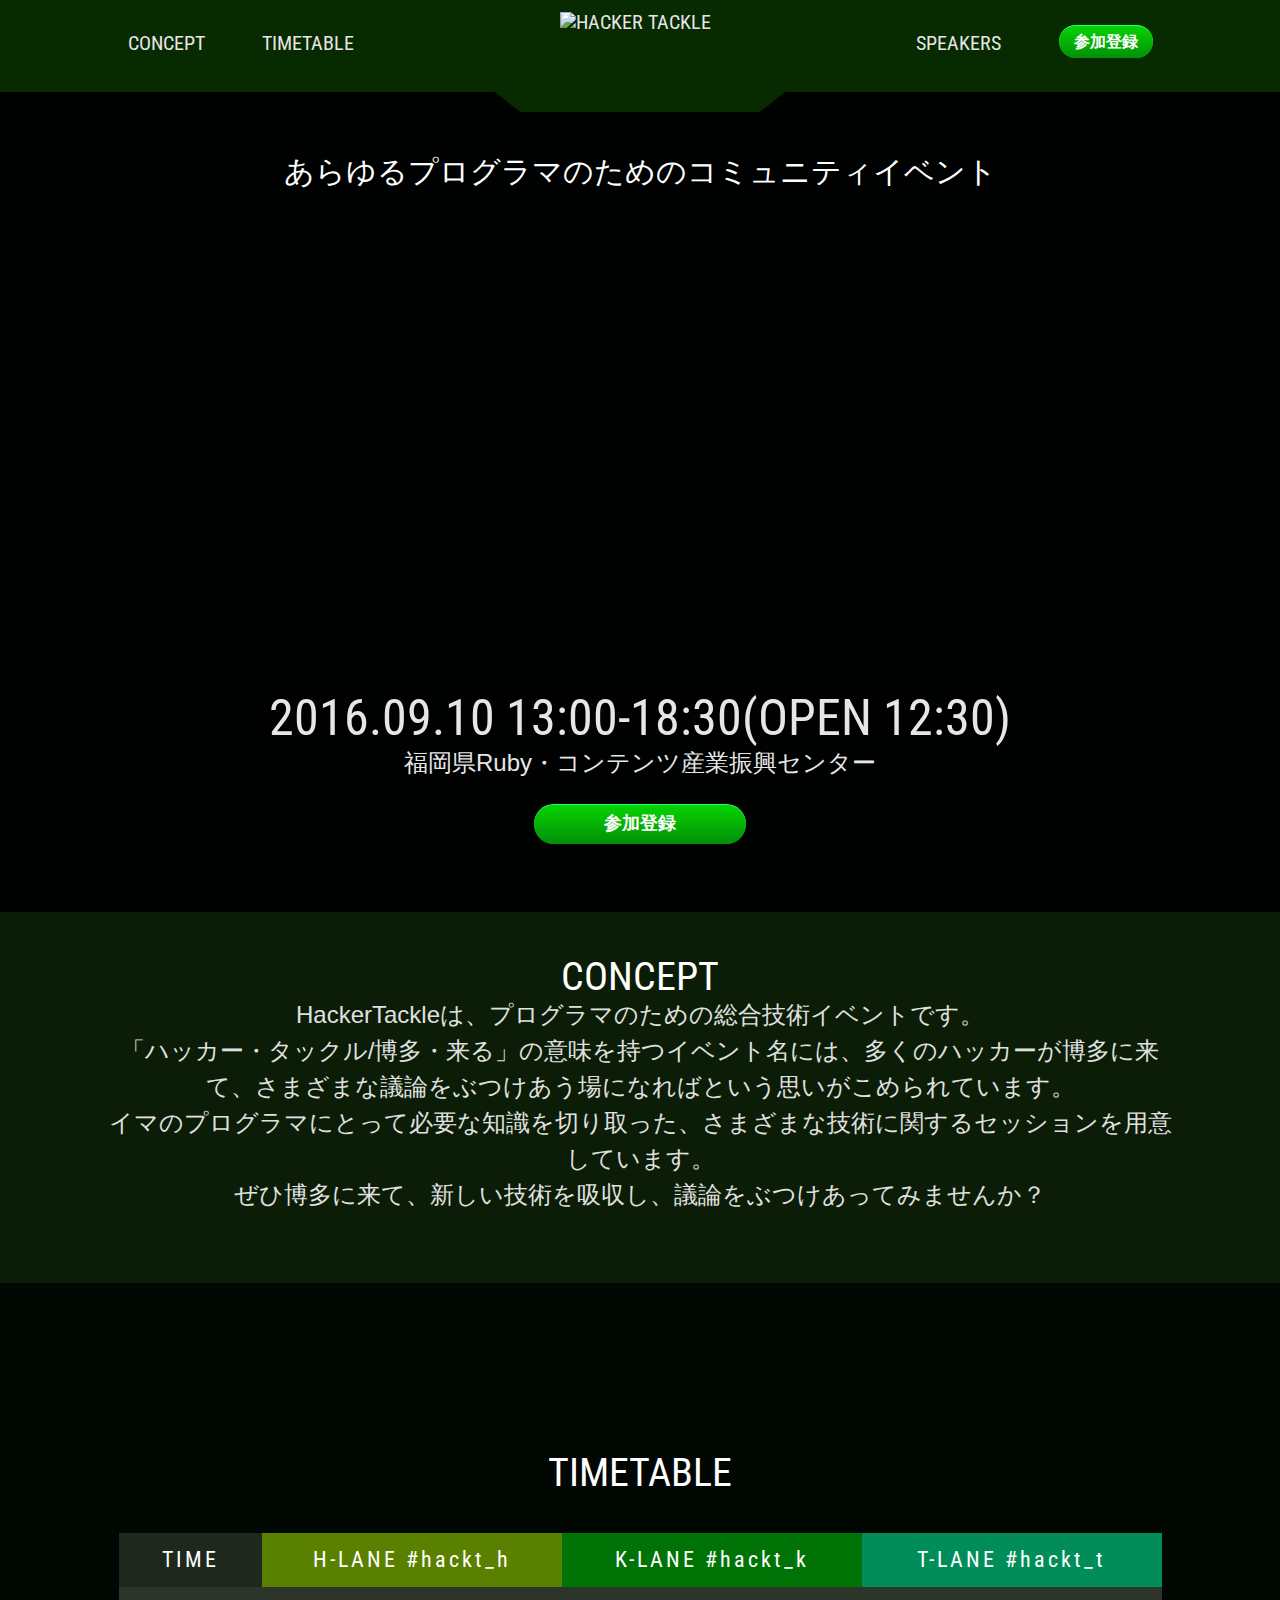
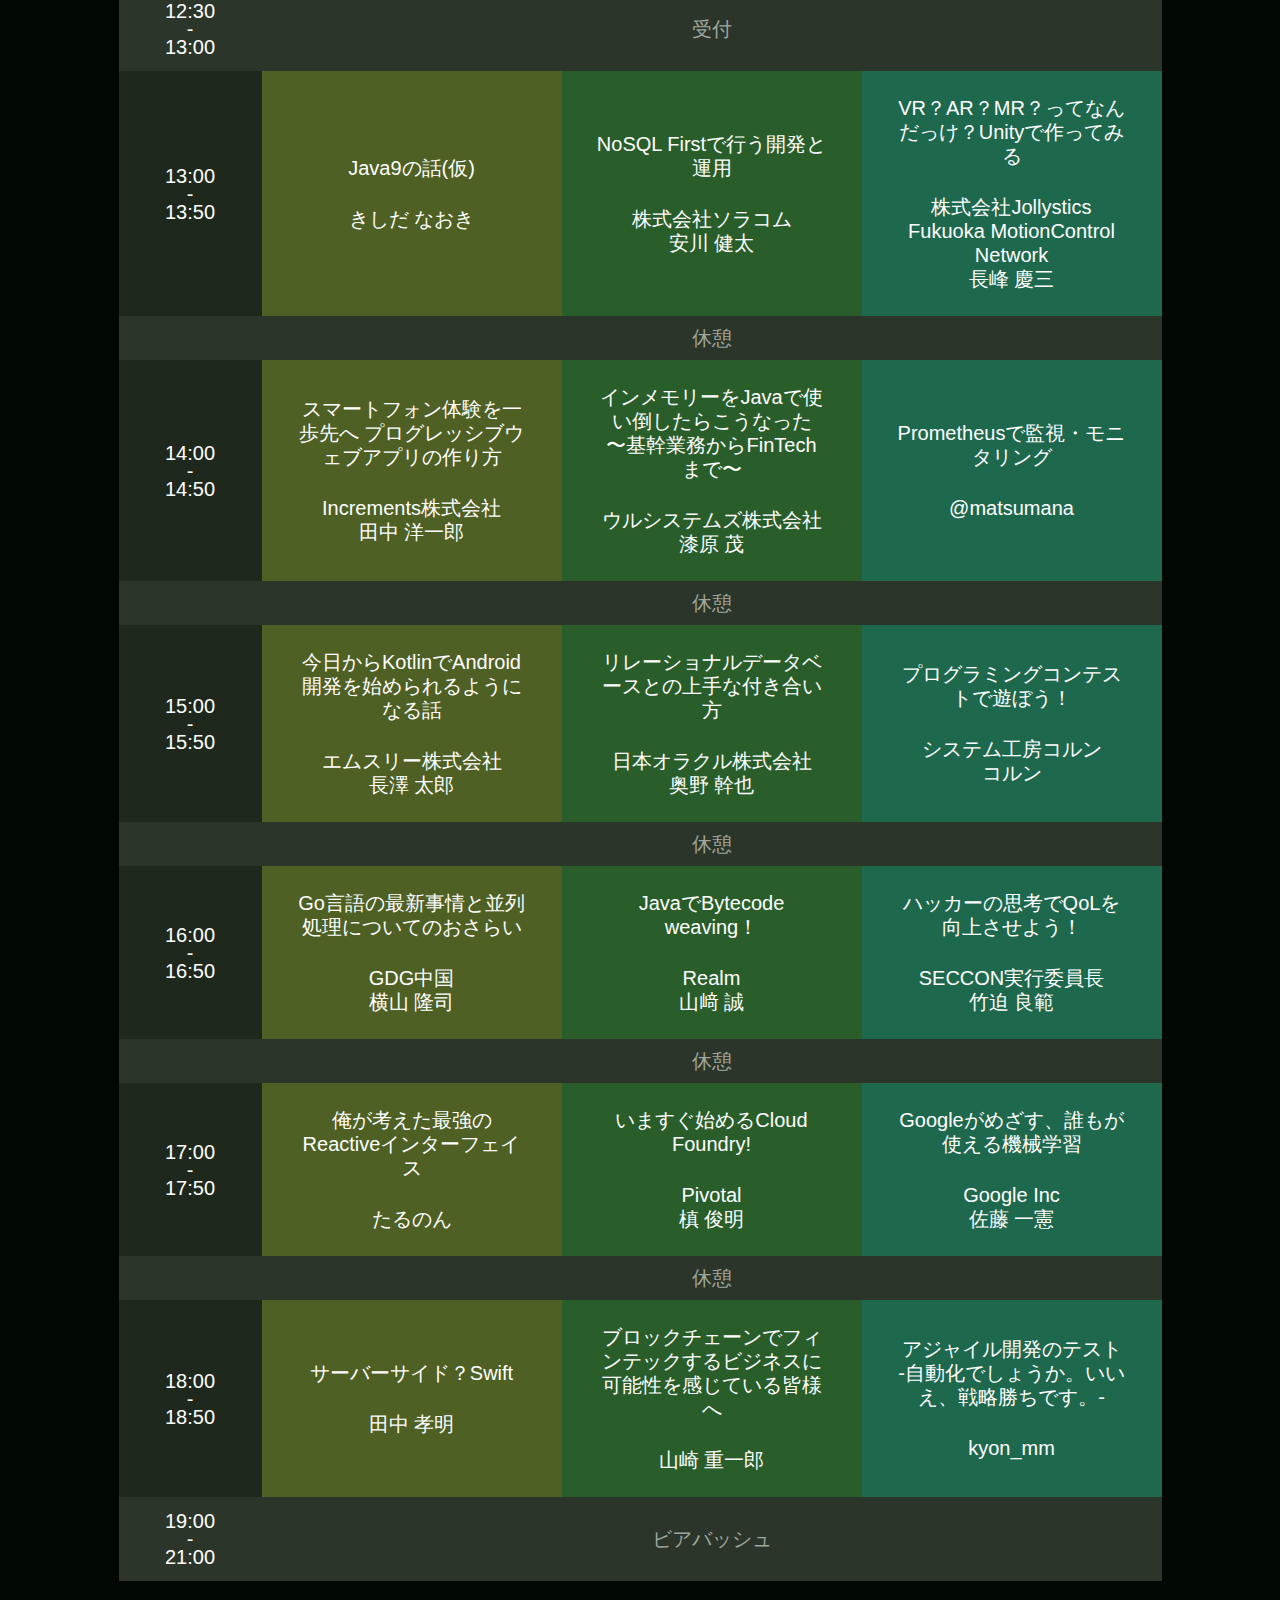
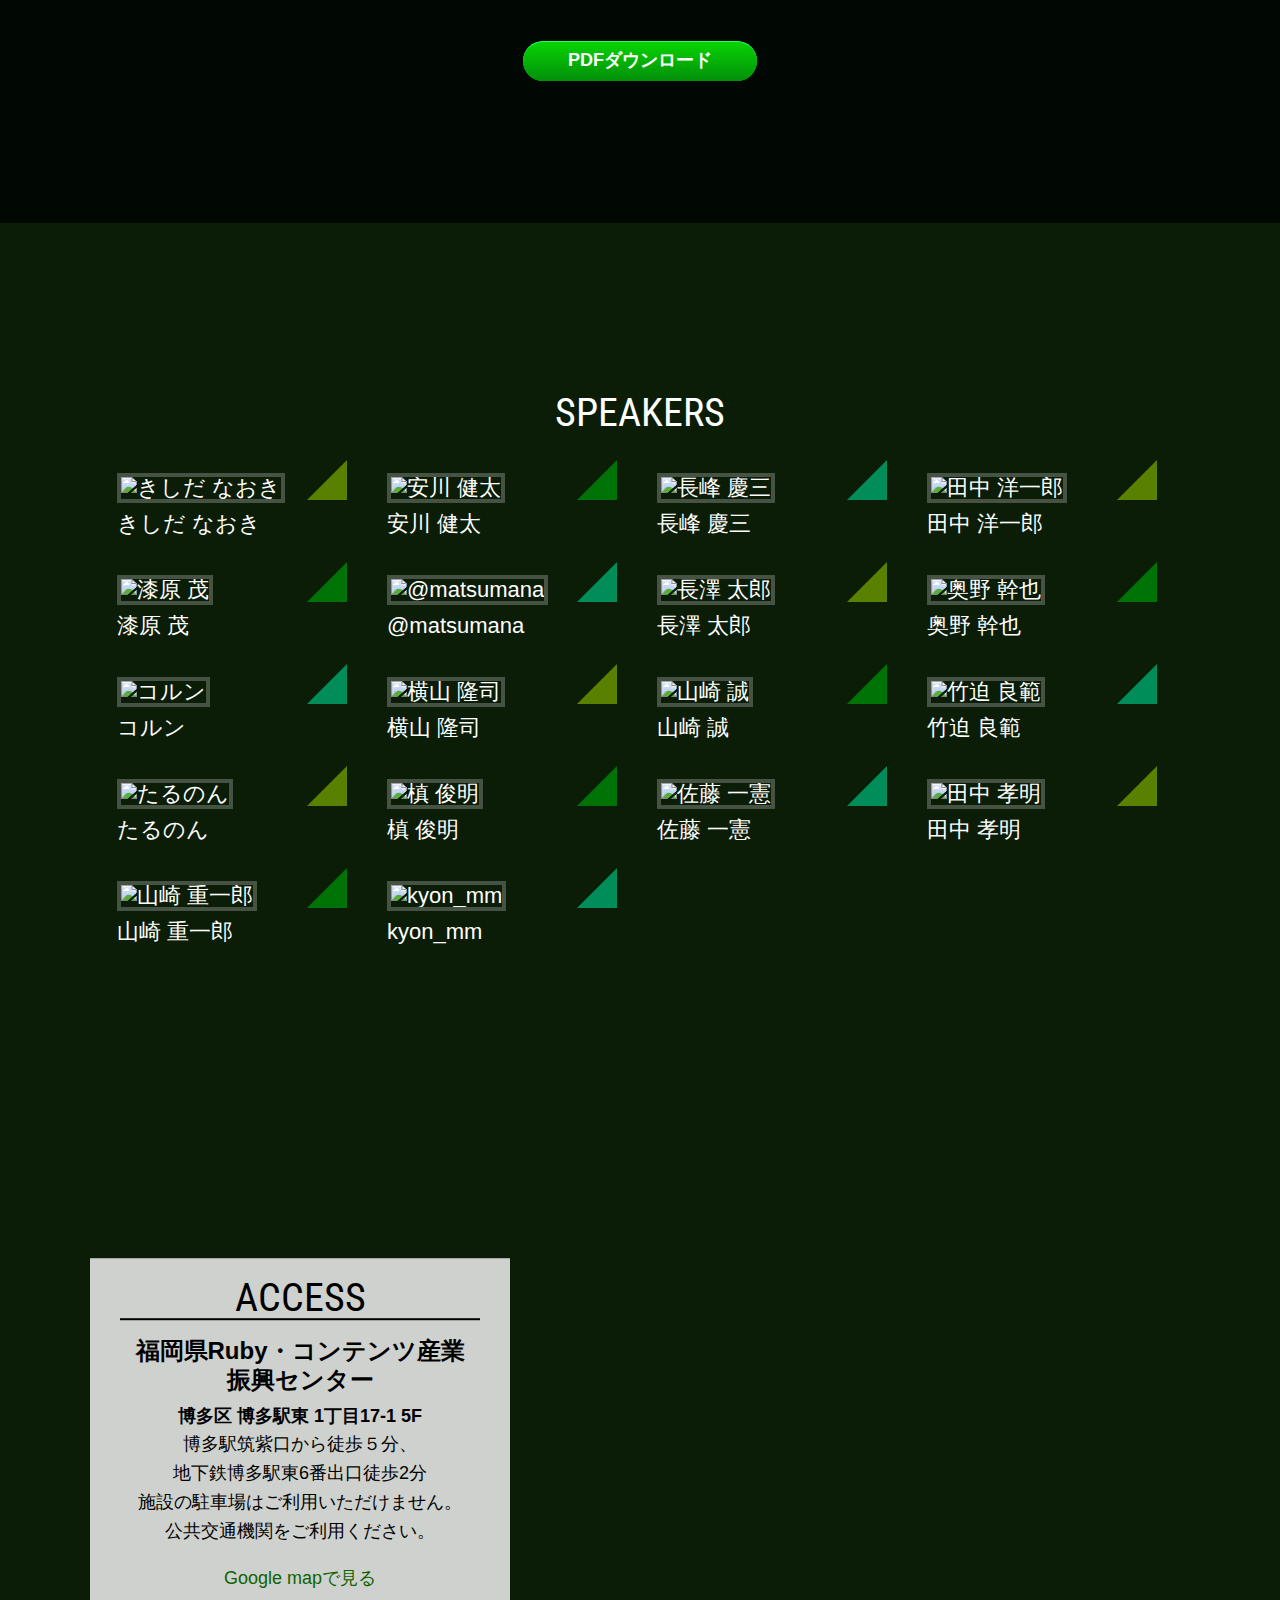
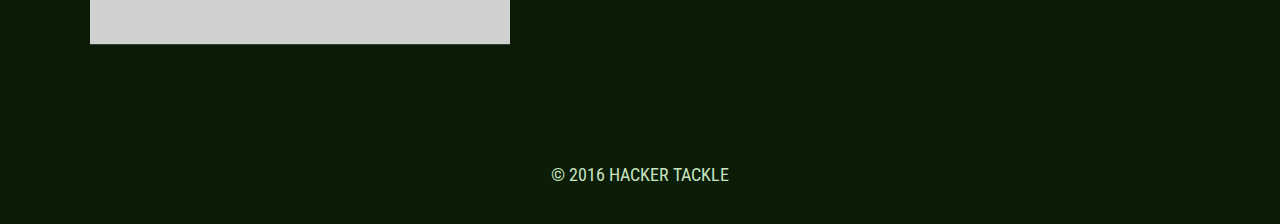
==== commit 762b6c77: "Merge 3e69576651de7fdaa085f42b604603ca442e6548 into d6620dc2acd12526ee2bd001c9979f1cd8c3e8bb" ====
--- a/index.html
+++ b/index.html
@@ -11,7 +11,7 @@
 	<meta property="og:type" content="website">
 	<meta property="og:url" content="https://hackertackle.github.io">
 	<meta property="og:image" content="https://hackertackle.github.io/images/web2016/main.png">
-
+  <link rel="manifest" href="manifest.webmanifest">
 	<title>HACKER TACKLE</title>
 
 	<link href="https://fonts.googleapis.com/css?family=Roboto+Condensed" rel="stylesheet">
@@ -19,7 +19,7 @@
 	<link rel="icon" href="favicon.ico">
 
 	<script src="https://ajax.googleapis.com/ajax/libs/jquery/1.12.4/jquery.min.js"></script>
-	<script async="" src="..//www.google-analytics.com/analytics.js"></script>
+	<script async="" src="//www.google-analytics.com/analytics.js"></script>
 	<script>
 		(function(i,s,o,g,r,a,m){i['GoogleAnalyticsObject']=r;i[r]=i[r]||function(){
 		(i[r].q=i[r].q||[]).push(arguments)},i[r].l=1*new Date();a=s.createElement(o),
@@ -74,25 +74,15 @@
 	<thead>
 	<tr>
 		<th>TIME</th>
-		<th class="h-lane-head"><span>H-LANE</span></th>
-		<th class="k-lane-head"><span>K-LANE</span></th>
-		<th class="t-lane-head"><span>T-LANE</span></th>
+		<th class="h-lane-head"><span>H-LANE #hackt_h</span></th>
+		<th class="k-lane-head"><span>K-LANE #hackt_k</span></th>
+		<th class="t-lane-head"><span>T-LANE #hackt_t</span></th>
 	</tr>
 	</thead>
 	<tbody>
 	<tr class="row-break">
-		<td>12:50 - 13:00</td>
+		<td>12:30 - 13:00</td>
 		<td colspan="3"><strong>受付</strong></td>
-	</tr>
-	<tr>
-		<td>12:50 - 13:00</td>
-		<td><strong>開会宣言</strong></td>
-		<td><strong>開会宣言</strong></td>
-		<td><strong>開会宣言</strong></td>
-	</tr>
-	<tr class="row-break">
-		<td></td>
-		<td colspan="3"><strong>休憩</strong></td>
 	</tr>
 	<tr>
 		<td>13:00 - 13:50</td>
@@ -107,7 +97,7 @@
 	<tr>
 		<td>14:00 - 14:50</td>
 		<td id="speaker-14-h" class="speaker"><strong>スマートフォン体験を一歩先へ プログレッシブウェブアプリの作り方</strong><br>Increments株式会社 <br> 田中 洋一郎</td>
-		<td id="speaker-14-k" class="speaker"><strong>インメモリーをJavaで使い倒したらこうなった 〜基幹業務からFinTechまで〜</strong><br>ウルシステムズ株式会社 <br> 漆原 茂</td>
+                <td id="speaker-14-k" class="speaker"><strong>インメモリーをJavaで使い倒したらこうなった<br> 〜基幹業務からFinTechまで〜</strong><br>ウルシステムズ株式会社 <br> 漆原 茂</td>
 		<td id="speaker-14-t" class="speaker"><strong>Prometheusで監視・モニタリング</strong><br>@matsumana</td>
 	</tr>
 	<tr class="row-break">
@@ -116,8 +106,8 @@
 	</tr>
 	<tr>
 		<td>15:00 - 15:50</td>
-		<td id="speaker-15-h" class="speaker"><strong>今日からKotlinでAndroid開発を始められるようになる</strong><br>エムスリー株式会社 <br> 長澤 太郎</td>
-		<td id="speaker-15-k" class="speaker"><strong>リレーショナルデータベースとの上手な付き合い方</strong><br>日本オラクル株式会社<br>MySQL Global Business Unit<br>テクニカルアナリスト<br> 奥野幹也</td>
+		<td id="speaker-15-h" class="speaker"><strong>今日からKotlinでAndroid開発を始められるようになる話</strong><br>エムスリー株式会社 <br> 長澤 太郎</td>
+		<td id="speaker-15-k" class="speaker"><strong>リレーショナルデータベースとの上手な付き合い方</strong><br>日本オラクル株式会社<br> 奥野 幹也</td>
 		<td id="speaker-15-t" class="speaker"><strong>プログラミングコンテストで遊ぼう！</strong><br>システム工房コルン <br> コルン</td>
 	</tr>
 	<tr class="row-break">
@@ -127,7 +117,7 @@
 	<tr>
 		<td>16:00 - 16:50</td>
 		<td id="speaker-16-h" class="speaker"><strong>Go言語の最新事情と並列処理についてのおさらい</strong><br>GDG中国 <br> 横山 隆司</td>
-		<td id="speaker-16-k" class="speaker yet"><strong>調整中</strong></td>
+		<td id="speaker-16-k" class="speaker"><strong>JavaでBytecode weaving！</strong> <br> Realm <br> 山﨑 誠</td>
 		<td id="speaker-16-t" class="speaker"><strong>ハッカーの思考でQoLを向上させよう！</strong><br>SECCON実行委員長 <br>  竹迫 良範</td>
 	</tr>
 	<tr class="row-break">
@@ -147,8 +137,8 @@
 	<tr>
 		<td>18:00 - 18:50</td>
 		<td id="speaker-18-h" class="speaker"><strong>サーバーサイド？Swift</strong><br>田中 孝明</td>
-		<td id="speaker-18-k" class="speaker"><strong>MicrosoftのBot Frameworkは本当にBotを作れるのか！？</strong><br>Fukuoka.NET / <br> Japana Azure User Group <br> 濱本 一慶</td>
-		<td id="speaker-18-t" class="speaker yet"><strong>調整中</strong></td>
+                <td id="speaker-18-k" class="speaker"><strong>ブロックチェーンでフィンテックするビジネスに可能性を感じている皆様へ</strong><br>山崎 重一郎</td>
+                <td id="speaker-18-t" class="speaker"><strong>アジャイル開発のテスト <br>-自動化でしょうか。いいえ、戦略勝ちです。-</strong><br>kyon_mm</td>
 	</tr>
 	<tr class="row-break">
 		<td>19:00 - 21:00</td>
@@ -158,9 +148,9 @@
 	</table>
 
 	<div class="lane-hide-btns">
-		<a href="#sec-timetable" class="lane-btn h-lane-btn">H-LANE</a>
-		<a href="#sec-timetable" class="lane-btn k-lane-btn">K-LANE</a>
-		<a href="#sec-timetable" class="lane-btn t-lane-btn">T-LANE</a>
+		<a href="#sec-timetable" class="lane-btn h-lane-btn">H-LANE #hackt_h</a>
+		<a href="#sec-timetable" class="lane-btn k-lane-btn">K-LANE #hackt_k</a>
+		<a href="#sec-timetable" class="lane-btn t-lane-btn">T-LANE #hackt_t</a>
 	</div>
 
 	<a href="pdf/2016timetable.pdf" target="_blank" class="download-btn">PDFダウンロード</a>
@@ -176,17 +166,17 @@
 		<li id="img-14-k"><div><img src="images/web2016profile/14-k-urushibara.jpg" alt="漆原 茂"><i class="k-lane"></i></div>漆原 茂</li>
 		<li id="img-14-t"><div><img src="images/web2016profile/14-t-matsumana.png" alt="@matsumana"><i class="t-lane"></i></div>@matsumana</li>
 		<li id="img-15-h"><div><img src="images/web2016profile/15-h-taro.jpg" alt="長澤 太郎"><i class="h-lane"></i></div>長澤 太郎</li>
-		<li id="img-15-k"><div><img src="images/web2016/popup-img.png" alt="奥野幹也"><i class="k-lane"></i></div>奥野幹也</li>
+		<li id="img-15-k"><div><img src="images/web2016profile/15-k-okuno.jpg" alt="奥野 幹也"><i class="k-lane"></i></div>奥野 幹也</li>
 		<li id="img-15-t"><div><img src="images/web2016profile/15-t-colun.jpg" alt="コルン"><i class="t-lane"></i></div>コルン</li>
 		<li id="img-16-h"><div><img src="images/web2016profile/16-h-yokoyama.jpg" alt="横山 隆司"><i class="h-lane"></i></div>横山 隆司</li>
-		<!-- <li id="img-16-k"><div><img src="images/web2016/popup-img.png" alt="調整中"><i class="k-lane"></i></div>調整中</li> -->
+		<li id="img-16-k"><div><img src="images/web2016profile/16-k-yamazaki.png" alt="山崎 誠"><i class="k-lane"></i></div>山崎 誠</li>
 		<li id="img-16-t"><div><img src="images/web2016profile/16-t-takesako.jpg" alt="竹迫 良範"><i class="t-lane"></i></div>竹迫 良範</li>
 		<li id="img-17-h"><div><img src="images/web2016profile/17-h-tarunon.jpg" alt="たるのん"><i class="h-lane"></i></div>たるのん</li>
 		<li id="img-17-k"><div><img src="images/web2016profile/17-k-maki.jpg" alt="槙 俊明"><i class="k-lane"></i></div>槙 俊明</li>
 		<li id="img-17-t"><div><img src="images/web2016profile/17-t-sato.png" alt="佐藤 一憲"><i class="t-lane"></i></div>佐藤 一憲</li>
-		<li id="img-18-h"><div><img src="images/web2016/popup-img.png" alt="田中 孝明"><i class="h-lane"></i></div>田中 孝明</li>
-		<li id="img-18-k"><div><img src="images/web2016profile/18-k-hamamoto.jpg" alt="濱本 一慶"><i class="k-lane"></i></div>濱本 一慶</li>
-		<!-- <li id="img-18-t"><div><img src="images/web2016/popup-img.png" alt="調整中"><i class="t-lane"></i></div>調整中</li> -->
+		<li id="img-18-h"><div><img src="images/web2016profile/18-h-tanaka.jpg" alt="田中 孝明"><i class="h-lane"></i></div>田中 孝明</li>
+		<li id="img-18-k"><div><img src="images/web2016profile/18-k-yamasaki.jpg" alt="山崎 重一郎"><i class="k-lane"></i></div>山崎 重一郎</li>
+		<li id="img-18-t"><div><img src="images/web2016profile/18-t-kyonmm.jpg" alt="kyon_mm"><i class="t-lane"></i></div>kyon_mm</li>
 	</ul>
 </section>
 
@@ -313,7 +303,7 @@
 	<div class="popup-text">
 		<h1>エムスリー株式会社 <br> 長澤 太郎</h1>
 		<p class="profile-links"><a href="http://taro.hatenablog.jp/" target="_blank" class="blog">Blog</a>/<a href="https://twitter.com/ngsw_taro" target="_blank" class="twitter">Twitter</a></p>
-		<h2>今日からKotlinでAndroid開発を始められるようになる</h2>
+		<h2>今日からKotlinでAndroid開発を始められるようになる話</h2>
     <p>今注目を集めているJavaの代替言語であるKotlin（ことりん）の紹介をします。</p>
     <p>Kotlinの誕生経緯や特徴などの背景から始まり、実際の文法や機能などをコードを示しながら解説します。</p>
     <p>Androidアプリ開発での活用方法や、さらに一歩攻め込んだテクニックも紹介します。</p>
@@ -327,10 +317,16 @@
 <section class="overlay" id="detail-15-k">
 <div class="popup">
 	<div class="cancel cancel-sp">×</div>
-	<img src="images/web2016/popup-img.png" alt="奥野 幹也">
+	<img src="images/web2016profile/15-k-okuno.jpg" alt="奥野 幹也">
 	<div class="popup-text">
 		<h1>日本オラクル株式会社<br/>MySQL Global Business Unit<br/>テクニカルアナリスト<br/> 奥野 幹也</h1>
 		<h2>リレーショナルデータベースとの上手な付き合い方</h2>
+                <p>データベースは日常的に使うソフトウェアですが、とても深いテーマです。</p>
+<p>データベースは単にパフォーマンスが出れば良いというものではありません。データベースなんてただのデータの入れ物だという意見には、断固反対です。
+    確かにデータの入れ物かも知れませんが、使い方にはコツがあります。</p>
+<p>適切なクエリを記述するためには、リレーショナルモデルに沿った適切なデータベース設計が必須ですし、データを同時アクセスやクラッシュによる破壊から守るには、トランザクションが必須です。
+    それらを使わずともアプリケーションを開発することはできますが、同じ課題を解決するには、同じ理論が必要になりますので、巨大な車輪を再発明することになるでしょう。</p>
+<p>そんな無駄を避けるには、どのようにリレーショナルデータベースを使えばよいでしょうか。本日はリレーショナルデータベースを上手に使う方法について解説します。</p>
 	</div>
 	<div class="cancel">×</div>
 </div>
@@ -372,14 +368,16 @@
 </div>
 </section>
 
-<!-- TODO 16-k -->
 <section class="overlay" id="detail-16-k">
 <div class="popup">
 	<div class="cancel cancel-sp">×</div>
-	<img src="images/web2016/popup-img.png" alt="調整中">
-	<div class="popup-text">
-		<h1>調整中</h1>
-		<p></p>
+	<img src="images/web2016profile/16-k-yamazaki.png" alt="山﨑 誠">
+	<div class="popup-text">
+		<h1>Realm <br> 山﨑 誠</h1>
+		<p class="profile-links"><a href="https://realm.io/jp/" target="_blank" class="blog">Realm</a>/<a href="https://twitter.com/zaki50" target="_blank" class="twitter">Twitter</a></p>
+		<h2>JavaでBytecode weaving！</h2>
+		<p>コンパイルで生成されたバイトコードを書き換えてさまざまな機能を実現するBytecode weavingと呼ばれる技術があります。バイトコード自体を書き換えるため、ソースコードをシンプルに保ったままさまざまな付加機能を追加することができます。</p>
+		<p>本講演では、JavaにおけるBytecode weavingの実装方法とアノテーションプロセッサによるコード生成との比較、またモバイル向けのデータベースであるRealmにおいてBytecode weavingがどのように活用されているかについてお話します。</p>
 	</div>
 	<div class="cancel">×</div>
 </div>
@@ -424,7 +422,7 @@
 	<div class="cancel cancel-sp">×</div>
 	<img src="images/web2016profile/17-k-maki.jpg" alt="槙 俊明">
 	<div class="popup-text">
-		<h1>Pivotal 槙 俊明</h1>
+		<h1>Pivotal <br> 槙 俊明</h1>
 		<p class="profile-links"><a href="https://blog.ik.am" target="_blank" class="blog">Blog</a>/<a href="https://twitter.com/making" target="_blank" class="twitter">Twitter</a></p>
 		<h2>いますぐ始めるCloud Foundry!<h2>
     <p>サービスを簡単に作るアプリケーションフレームワークが成熟化してきて、サービスを作りやすくなってきています。</p>
@@ -467,7 +465,7 @@
 <section class="overlay" id="detail-18-h">
 <div class="popup">
 	<div class="cancel cancel-sp">×</div>
-	<img src="images/web2016/popup-img.png" alt="田中 孝明">
+	<img src="images/web2016profile/18-h-tanaka.jpg" alt="田中 孝明">
 	<div class="popup-text">
 		<h1>田中 孝明</h1>
 		<p class="profile-links"><a href="" target="_blank" class=""></a></p>
@@ -484,13 +482,17 @@
 <section class="overlay" id="detail-18-k">
 <div class="popup">
 	<div class="cancel cancel-sp">×</div>
-	<img src="images/web2016profile/18-k-hamamoto.jpg" alt="濱本 一慶">
-	<div class="popup-text">
-		<h1>Fukuoka.NET / <br> Japana Azure User Group <br> 濱本 一慶</h1>
-		<p class="profile-links"><a href="http://blog.hamamotsu.jp/" target="_blank" class="blog">Blog</a>/<a href="https://twitter.com/airish9" target="_blank" class="twitter">Twitter</a></p>
-		<p>近年はLINEやFacebookメッセージャーやSkypeなどによるチャットアプリケーションが一般利用者にも使われるようになってきました。<br>
-        <p>開発者の周りではChatBotやWebHooksを利用したチャットBotなども頻繁に利用されるようになってきました。</p>
-        <p>当セッションではMicorosoftのBot Frameworkのしくみからデプロイ方法までこのFrameworkを使い倒すセッション内容となっております。</p>
+	<img src="images/web2016profile/18-k-yamasaki.jpg" alt="山崎 重一郎">
+	<div class="popup-text">
+                <h1>近畿大学<br>山崎 重一郎<br>（やまさき しげいちろう）</h1>
+		<p class="profile-links"></p>
+                <h2>ブロックチェーンでフィンテックするビジネスに可能性を感じている皆様へ</h2>
+                <p>「ブロックチェーン」は「ビットコイン」」の婉曲表現です。</p>
+<p>ずっと禁句扱いでしたが、三菱東京UFJ銀行やほかのメガバンクもビットコインや仮想通貨をフィンテックの中心に置くようになったので、やっとおおっぴらに口にしてもいいようになりました。
+まだ「ビットコイン」にアレルギーがある人は聞きに来なくていいです。</p>
+<p>世界では、ビットコイン技術がここまで進化していて、さらに研究開発競争と特許戦争のまっただ中にあることを説明します。</p>
+
+<p>フィンテック・ビジネスの主戦場を、技術の詳細を見ながら鳥瞰してみましょうー</p>
 	</div>
 	<div class="cancel">×</div>
 </div>
@@ -499,11 +501,14 @@
 <section class="overlay" id="detail-18-t">
 <div class="popup">
 	<div class="cancel cancel-sp">×</div>
-	<img src="images/web2016/popup-img.png" alt="調整中">
-	<div class="popup-text">
-		<h3>調整中</h3>
-		<p class="profile-links"><a href="" target="_blank" class=""></a></p>
-		<p></p>
+	<img src="images/web2016profile/18-t-kyonmm.jpg" alt="kyon_mm">
+	<div class="popup-text">
+		<h1>株式会社オンザロード<br>kyon_mm</h1>
+		<p class="profile-links"><a href="http://kyon-mm.hatenablog.com/" target="_blank" class="blog">Blog</a>/<a href="https://twitter.com/kyon_mm" target="_blank" class="twitter">Twitter</a></p>
+                <h2>アジャイル開発のテスト<br> -自動化でしょうか。いいえ、戦略勝ちです。-</h2>
+		<p>kyon_mmが見てきた自動テストやってみたはいいけど、あるあるな話を再整理し、対策を紹介します。
+                    また、会場の皆さんからの質問や意見などにも話を広げます。</p>
+<p>アジャイルをやってみたいんだけどこまっている、アジャイルにやれているのかわからない、テストの考え方が難しい、自動テストのアンチパターンを先に知ってみたいという方はぜひご参加ください。</p>
 	</div>
 	<div class="cancel">×</div>
 </div>
